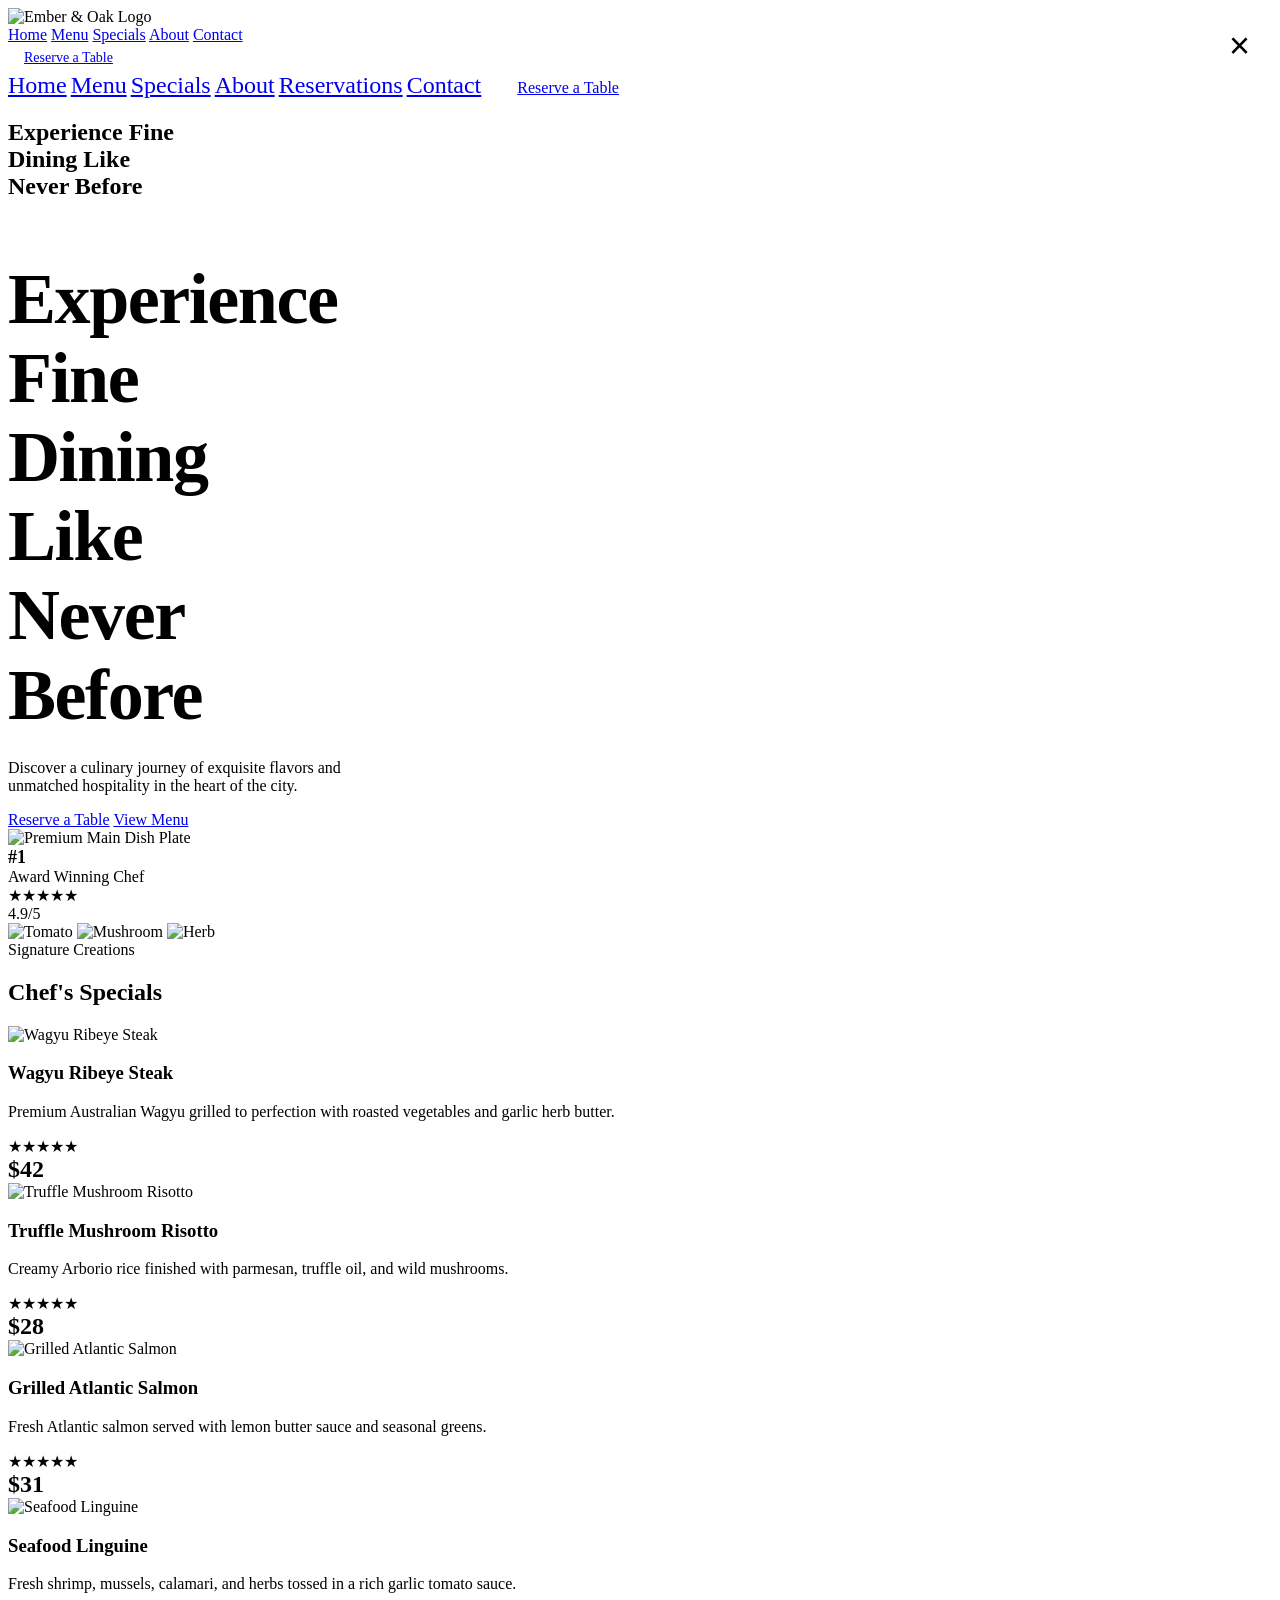
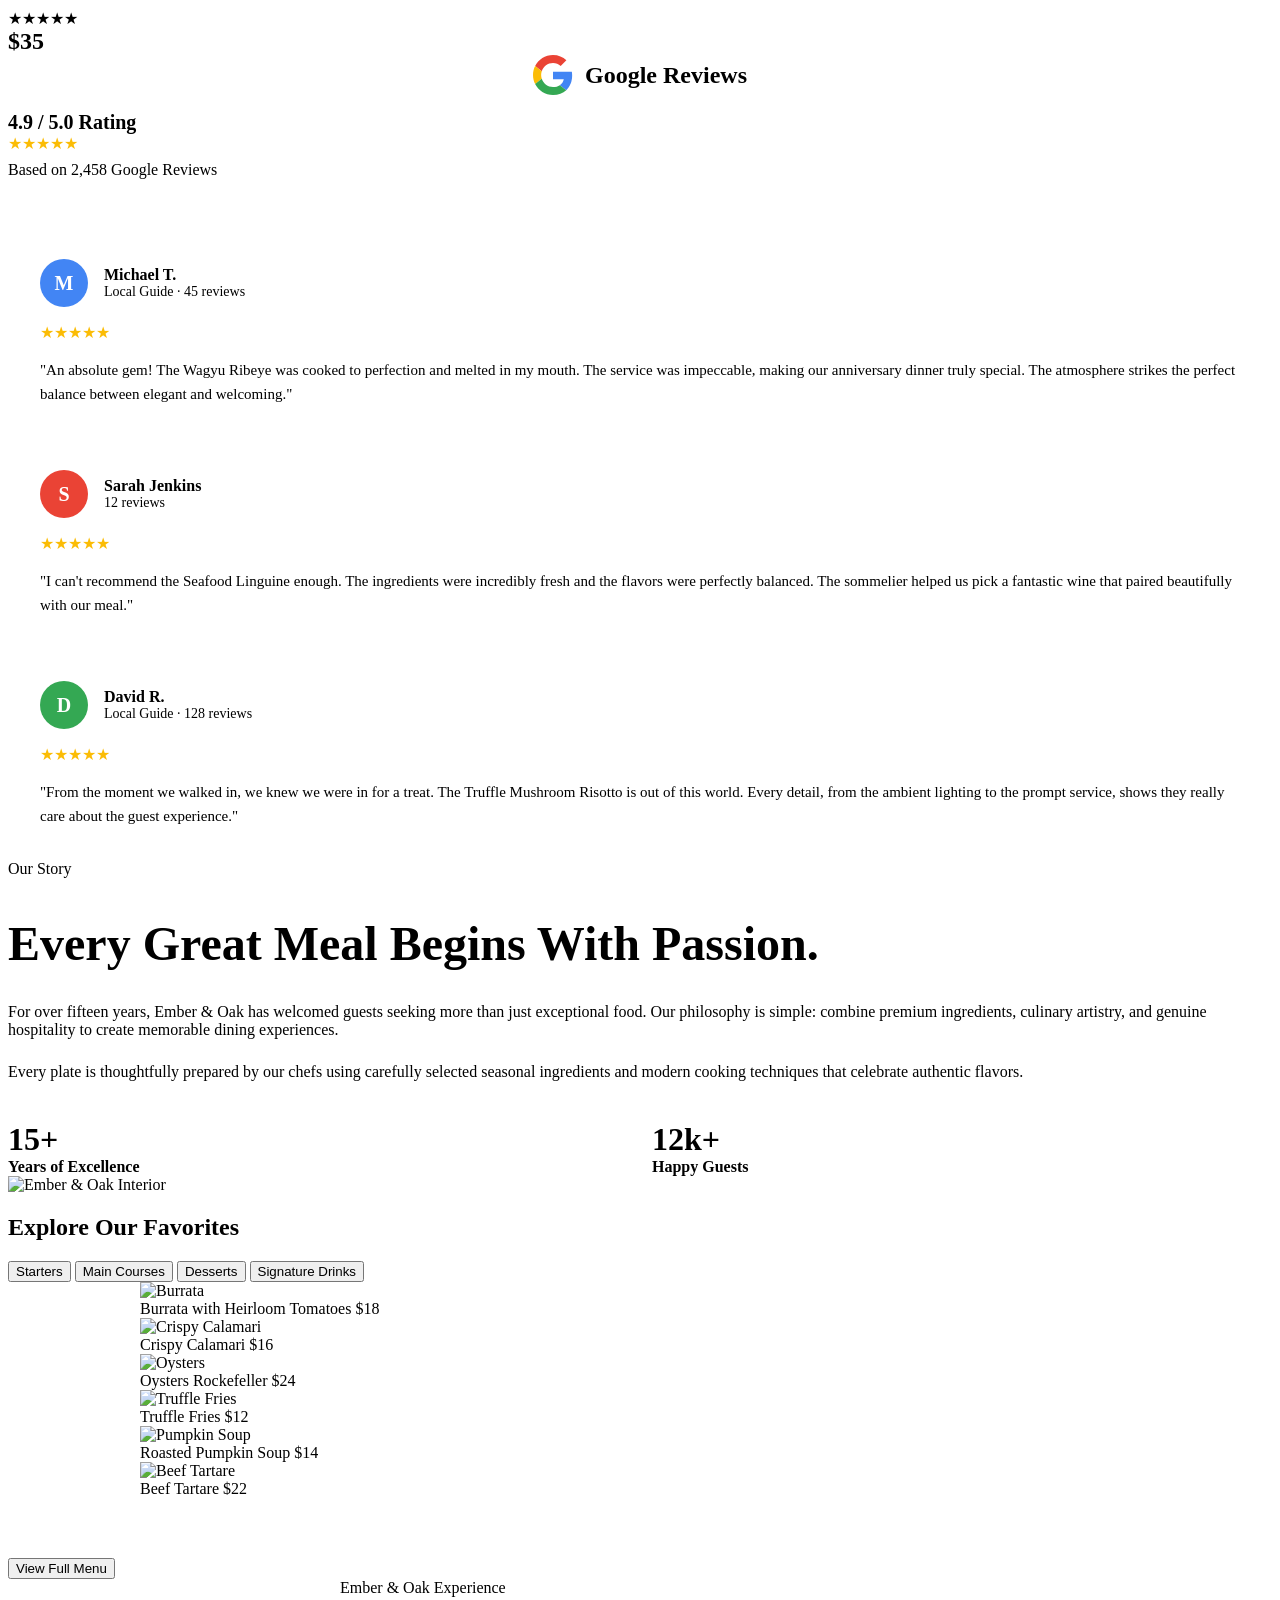
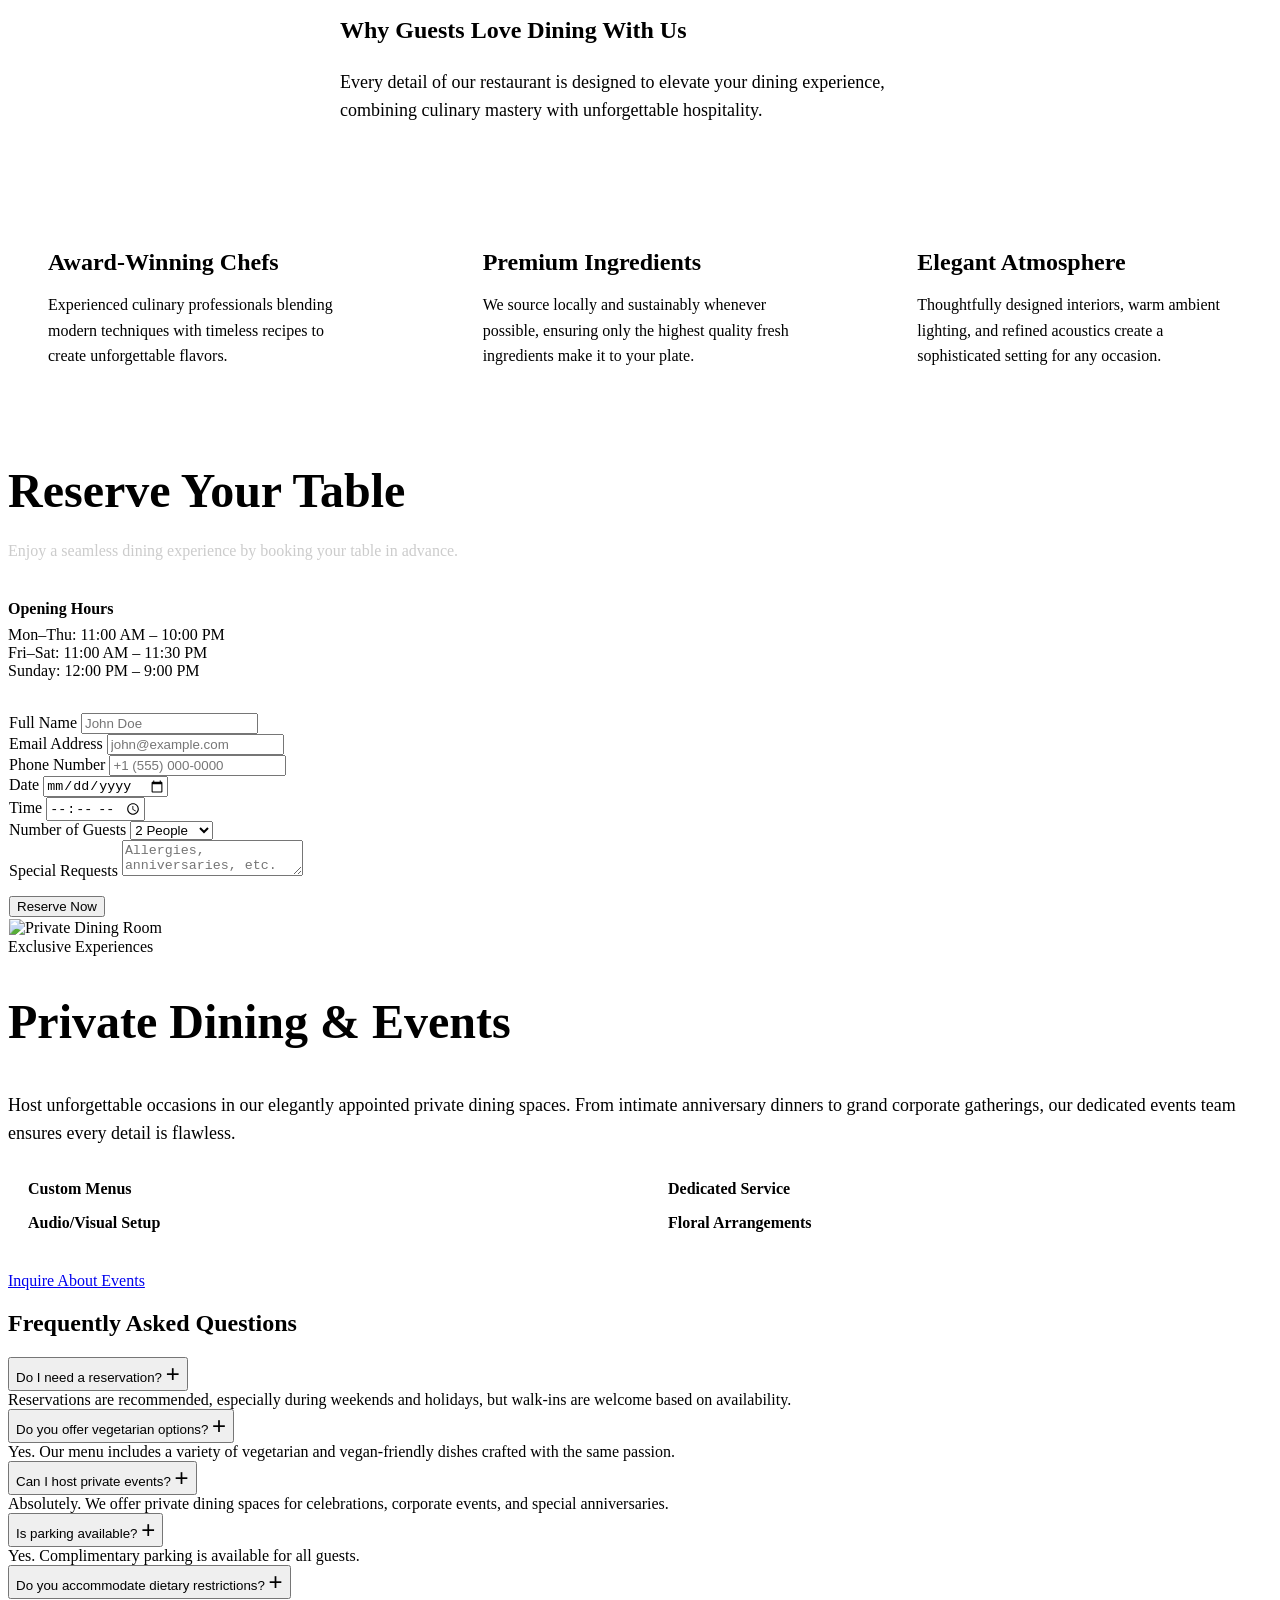
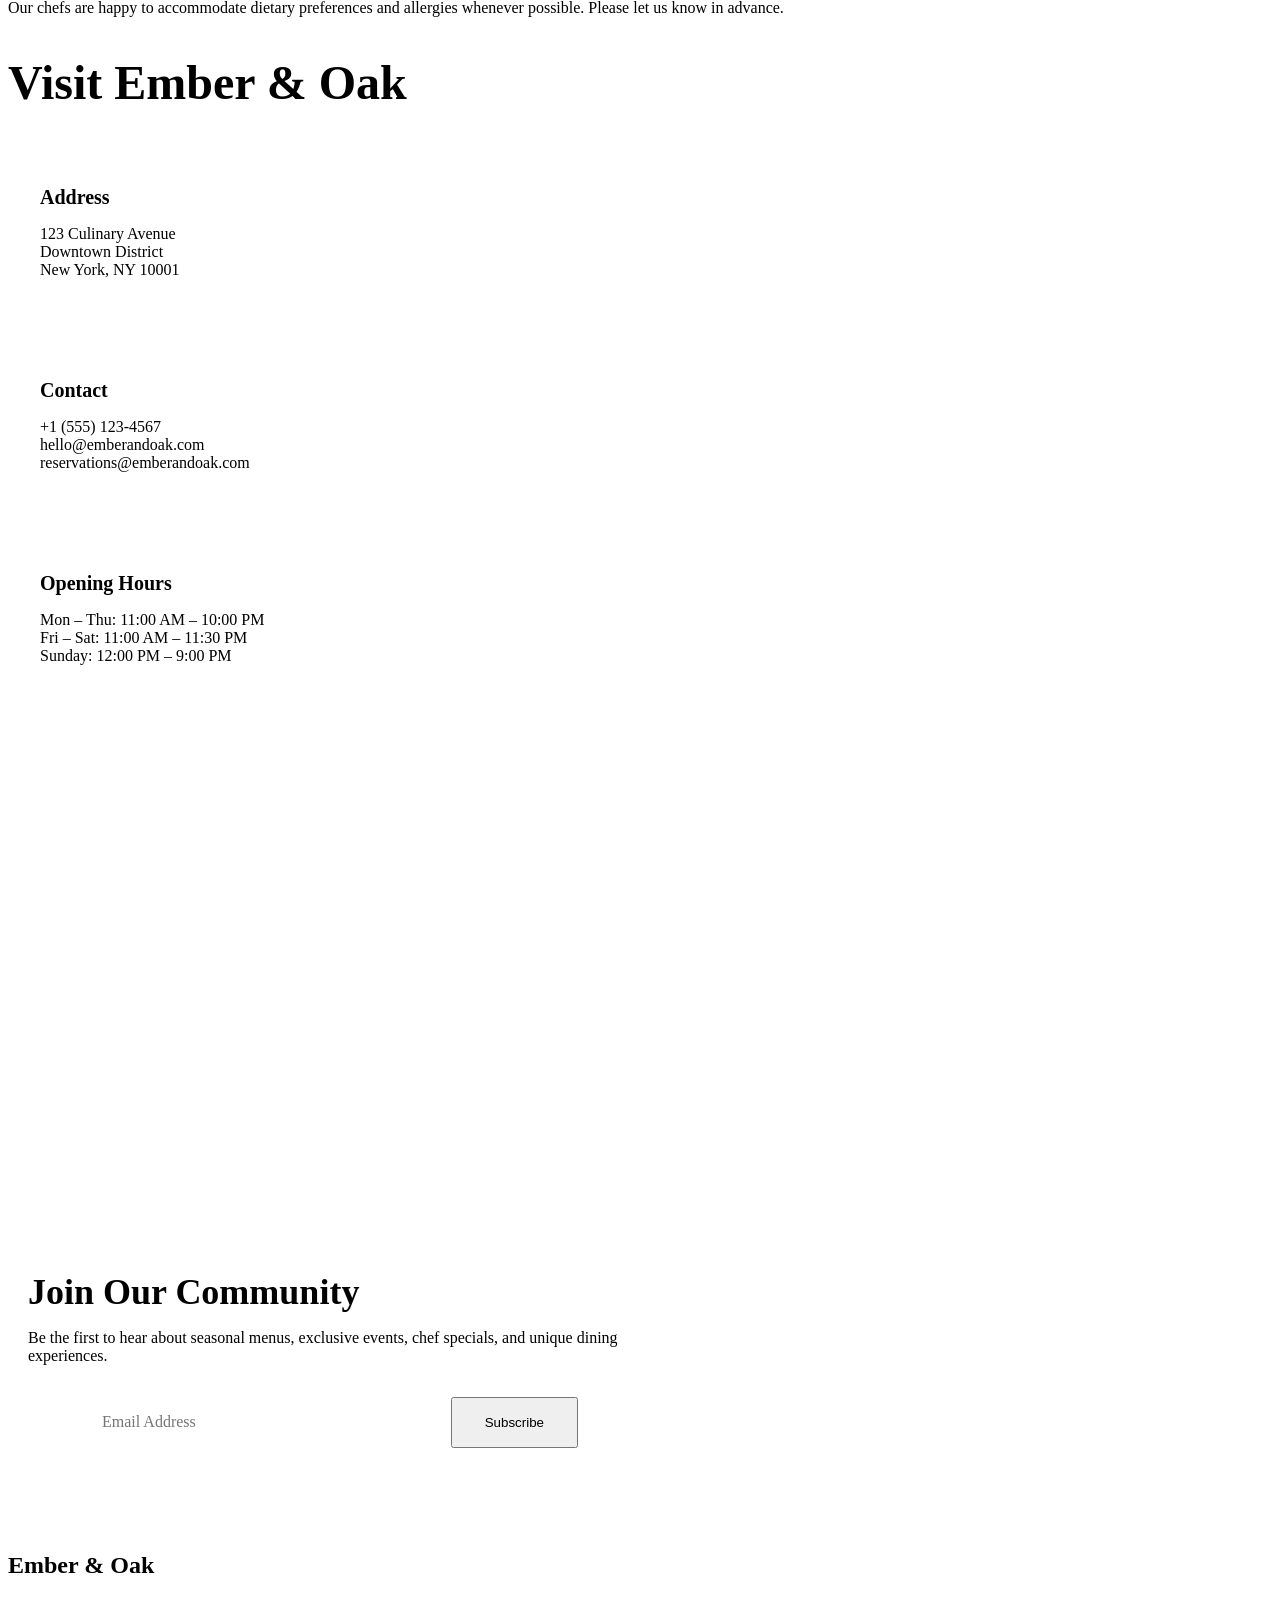
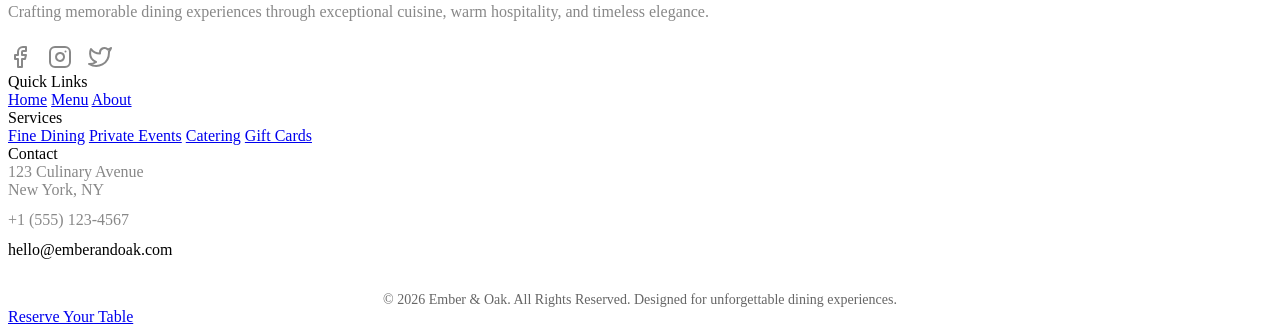
==== index.html @ edd7280a "Initial commit - HTML files" ====
<!DOCTYPE html>
<html lang="en">
<head>
  <meta charset="UTF-8">
  <meta name="viewport" content="width=device-width, initial-scale=1.0">
  <title>Ember & Oak | Crafted with Passion. Served with Elegance.</title>
  <meta name="description" content="Experience fine dining crafted to perfection. From intimate dinners to special celebrations, we create moments worth savoring.">
  <link rel="icon" type="image/png" href="images/favicon.png">
  <link rel="preconnect" href="https://fonts.googleapis.com">
  <link rel="preconnect" href="https://fonts.gstatic.com" crossorigin>
  <link href="https://fonts.googleapis.com/css2?family=Plus+Jakarta+Sans:wght@400;500;600;700;800&display=swap" rel="stylesheet">
  
  <link rel="stylesheet" href="css/variables.css">
  <link rel="stylesheet" href="css/global.css">
  <link rel="stylesheet" href="css/components.css">
  <link rel="stylesheet" href="css/sections.css">
</head>
<body>

  <div class="hero-container">
    <!-- Header -->
    <header class="hero-header">
      <div class="logo">
        <img src="images/Logo.png?v=3" alt="Ember & Oak Logo" style="height: 48px;">
      </div>
      
      <div class="header-right-wrapper">
        <nav class="nav-pill" aria-label="Main Navigation">
          <a href="#home" class="nav-link active">Home</a>
          <a href="#menu" class="nav-link">Menu</a>
          <a href="#specials" class="nav-link">Specials</a>
          <a href="#about" class="nav-link">About</a>
          <a href="contact.html" class="nav-link">Contact</a>
        </nav>
  
        <div class="header-cta" style="display: flex; gap: 40px; align-items: center;">
          <a href="#reservation" class="btn btn-primary d-none d-lg-inline" style="height: auto; padding: 6px 16px; font-size: 14px;">Reserve a Table</a>
          <button class="mobile-menu-btn" aria-label="Open Menu" style="background: var(--bg-secondary); border: 1px solid var(--border); border-radius: 8px; padding: 6px; cursor: pointer; color: var(--text-heading); display: none; align-items: center; justify-content: center;">
            <svg viewBox="0 0 24 24" width="28" height="28" stroke="currentColor" stroke-width="2" stroke-linecap="round" fill="none">
              <line x1="3" y1="12" x2="21" y2="12"></line>
              <line x1="3" y1="6" x2="21" y2="6"></line>
              <line x1="3" y1="18" x2="21" y2="18"></line>
            </svg>
          </button>
        </div>
      </div>
    </header>

    <!-- Mobile Menu Overlay -->
    <div class="mobile-menu-overlay d-none-desktop">
      <button class="mobile-menu-close" style="position: absolute; top: 24px; right: 24px; background: none; border: none; font-size: 36px; cursor: pointer; color: var(--text-heading);">×</button>
      <a href="#home" class="nav-link" style="font-size: 24px;">Home</a>
      <a href="#menu" class="nav-link" style="font-size: 24px;">Menu</a>
      <a href="#specials" class="nav-link" style="font-size: 24px;">Specials</a>
      <a href="#about" class="nav-link" style="font-size: 24px;">About</a>
      <a href="#reservation" class="nav-link" style="font-size: 24px;">Reservations</a>
      <a href="contact.html" class="nav-link" style="font-size: 24px;">Contact</a>
      <a href="#reservation" class="btn btn-primary" style="margin-top: 16px; padding: 12px 32px;">Reserve a Table</a>
    </div>

    <!-- Hero Content -->
    <div class="hero-wrapper">
      <section id="home" class="hero-main">
        <div class="hero-left" style="position: relative; z-index: 10;">
          <h1 class="hero-heading d-none-mobile">
            Experience Fine<br>Dining Like<br>Never Before
          </h1>
          <h1 class="hero-heading d-none-desktop" style="white-space: pre-line; line-height: 1.1; margin-bottom: 24px; font-size: clamp(52px, 15vw, 72px); letter-spacing: -0.02em;">Experience
            Fine
            Dining
            Like
            Never
            Before</h1>
          <p class="hero-desc d-none-mobile">Discover a culinary journey of exquisite flavors and<br>unmatched hospitality in the heart of the city.</p>
          <div class="hero-buttons-wrapper d-none-mobile">
            <a href="#reservation" class="btn btn-primary">Reserve a Table</a>
            <a href="#menu" class="btn btn-secondary">View Menu</a>
          </div>
        </div>
      
      <div class="hero-right">
        <div class="radial-glow"></div>
        <img src="images/new_plate.avif" alt="Premium Main Dish Plate" class="hero-plate">
        
        <div class="floating-rating-card top-right">
          <div style="font-weight: 800; font-size: 18px; color: var(--primary); margin-right: 4px;">#1</div>
          <div class="rating-score">Award Winning Chef</div>
        </div>
        
        <div class="floating-rating-card bottom-right">
          <div class="rating-stars-small">★★★★★</div>
          <div class="rating-score">4.9/5</div>
        </div>
      </div>
      
      <!-- Floating Ingredients (positioned relative to hero-container) -->
      <img src="images/tomato_slice.png?v=3" alt="Tomato" class="floating-ing tomato-1">
      <img src="images/mushroom_piece.png?v=3" alt="Mushroom" class="floating-ing mushroom-1">
      <img src="images/herb_leaf.png?v=3" alt="Herb" class="floating-ing herb-1">
      </section>
    </div>
  </div>

  <main>

    <!-- Chef Specials -->
    <section id="specials" class="section bg-soft">
      <div class="container">
        <div class="text-center reveal">
          <div class="badge">Signature Creations</div>
        </div>
        <h2 class="section-title reveal">Chef's Specials</h2>
        
        <div class="grid-4">
          <div class="card reveal">
            <img src="images/filet_mignon.jpg" alt="Wagyu Ribeye Steak" class="special-card-img">
            <h3 class="card-title">Wagyu Ribeye Steak</h3>
            <p style="font-size: 16px;">Premium Australian Wagyu grilled to perfection with roasted vegetables and garlic herb butter.</p>
            <div class="special-card-footer">
              <div class="rating-stars" style="font-size: 16px;">★★★★★</div>
              <div style="font-size: 24px; font-weight: 800; color: var(--primary);">$42</div>
            </div>
          </div>

          <div class="card reveal" style="transition-delay: 100ms;">
            <img src="images/risotto_dish.png" alt="Truffle Mushroom Risotto" class="special-card-img">
            <h3 class="card-title">Truffle Mushroom Risotto</h3>
            <p style="font-size: 16px;">Creamy Arborio rice finished with parmesan, truffle oil, and wild mushrooms.</p>
            <div class="special-card-footer">
              <div class="rating-stars" style="font-size: 16px;">★★★★★</div>
              <div style="font-size: 24px; font-weight: 800; color: var(--primary);">$28</div>
            </div>
          </div>

          <div class="card reveal" style="transition-delay: 200ms;">
            <img src="images/salmon_dish.png" alt="Grilled Atlantic Salmon" class="special-card-img">
            <h3 class="card-title">Grilled Atlantic Salmon</h3>
            <p style="font-size: 16px;">Fresh Atlantic salmon served with lemon butter sauce and seasonal greens.</p>
            <div class="special-card-footer">
              <div class="rating-stars" style="font-size: 16px;">★★★★★</div>
              <div style="font-size: 24px; font-weight: 800; color: var(--primary);">$31</div>
            </div>
          </div>

          <div class="card reveal" style="transition-delay: 300ms;">
            <img src="images/seafood_linguine.jpg" alt="Seafood Linguine" class="special-card-img">
            <h3 class="card-title">Seafood Linguine</h3>
            <p style="font-size: 16px;">Fresh shrimp, mussels, calamari, and herbs tossed in a rich garlic tomato sauce.</p>
            <div class="special-card-footer">
              <div class="rating-stars" style="font-size: 16px;">★★★★★</div>
              <div style="font-size: 24px; font-weight: 800; color: var(--primary);">$35</div>
            </div>
          </div>
        </div>
      </div>
    </section>

    <!-- Google Reviews -->
    <section id="reviews" class="section">
      <div class="container">
        <div class="text-center reveal" style="margin-bottom: 48px;">
          <div style="display: flex; justify-content: center; align-items: center; gap: 12px; margin-bottom: 16px;">
            <svg viewBox="0 0 48 48" width="40" height="40">
              <path fill="#EA4335" d="M24 9.5c3.54 0 6.71 1.22 9.21 3.6l6.85-6.85C35.9 2.38 30.47 0 24 0 14.62 0 6.51 5.38 2.56 13.22l7.98 6.19C12.43 13.72 17.74 9.5 24 9.5z"></path>
              <path fill="#4285F4" d="M46.98 24.55c0-1.57-.15-3.09-.38-4.55H24v9.02h12.94c-.58 2.96-2.26 5.48-4.78 7.18l7.73 6c4.51-4.18 7.09-10.36 7.09-17.65z"></path>
              <path fill="#FBBC05" d="M10.53 28.59c-.48-1.45-.76-2.99-.76-4.59s.27-3.14.76-4.59l-7.98-6.19C.92 16.46 0 20.12 0 24c0 3.88.92 7.54 2.56 10.78l7.97-6.19z"></path>
              <path fill="#34A853" d="M24 48c6.48 0 11.93-2.13 15.89-5.81l-7.73-6c-2.15 1.45-4.92 2.3-8.16 2.3-6.26 0-11.57-4.22-13.47-9.91l-7.98 6.19C6.51 42.62 14.62 48 24 48z"></path>
            </svg>
            <h2 class="section-title" style="margin: 0;">Google Reviews</h2>
          </div>
          <div style="font-size: 20px; font-weight: 700;">4.9 / 5.0 Rating</div>
          <div class="rating-stars" style="margin-bottom: 8px; color: #FBBC05;">★★★★★</div>
          <div style="font-size: 16px; color: var(--text-muted);">Based on 2,458 Google Reviews</div>
        </div>
        <div class="grid-3 mobile-carousel">
          <div class="card reveal" style="padding: 32px; display: flex; flex-direction: column; gap: 16px;">
            <div style="display: flex; align-items: center; gap: 16px;">
              <div style="width: 48px; height: 48px; border-radius: 50%; background: #4285F4; color: white; display: flex; align-items: center; justify-content: center; font-size: 20px; font-weight: 700;">M</div>
              <div>
                <div style="font-weight: 700; color: var(--text-heading);">Michael T.</div>
                <div style="font-size: 14px; color: var(--text-muted);">Local Guide · 45 reviews</div>
              </div>
            </div>
            <div class="rating-stars" style="font-size: 16px; margin: 0; color: #FBBC05;">★★★★★</div>
            <p style="font-size: 15px; line-height: 1.6; margin: 0; flex: 1;">"An absolute gem! The Wagyu Ribeye was cooked to perfection and melted in my mouth. The service was impeccable, making our anniversary dinner truly special. The atmosphere strikes the perfect balance between elegant and welcoming."</p>
          </div>
          <div class="card reveal" style="padding: 32px; display: flex; flex-direction: column; gap: 16px; transition-delay: 100ms;">
            <div style="display: flex; align-items: center; gap: 16px;">
              <div style="width: 48px; height: 48px; border-radius: 50%; background: #EA4335; color: white; display: flex; align-items: center; justify-content: center; font-size: 20px; font-weight: 700;">S</div>
              <div>
                <div style="font-weight: 700; color: var(--text-heading);">Sarah Jenkins</div>
                <div style="font-size: 14px; color: var(--text-muted);">12 reviews</div>
              </div>
            </div>
            <div class="rating-stars" style="font-size: 16px; margin: 0; color: #FBBC05;">★★★★★</div>
            <p style="font-size: 15px; line-height: 1.6; margin: 0; flex: 1;">"I can't recommend the Seafood Linguine enough. The ingredients were incredibly fresh and the flavors were perfectly balanced. The sommelier helped us pick a fantastic wine that paired beautifully with our meal."</p>
          </div>
          <div class="card reveal" style="padding: 32px; display: flex; flex-direction: column; gap: 16px; transition-delay: 200ms;">
            <div style="display: flex; align-items: center; gap: 16px;">
              <div style="width: 48px; height: 48px; border-radius: 50%; background: #34A853; color: white; display: flex; align-items: center; justify-content: center; font-size: 20px; font-weight: 700;">D</div>
              <div>
                <div style="font-weight: 700; color: var(--text-heading);">David R.</div>
                <div style="font-size: 14px; color: var(--text-muted);">Local Guide · 128 reviews</div>
              </div>
            </div>
            <div class="rating-stars" style="font-size: 16px; margin: 0; color: #FBBC05;">★★★★★</div>
            <p style="font-size: 15px; line-height: 1.6; margin: 0; flex: 1;">"From the moment we walked in, we knew we were in for a treat. The Truffle Mushroom Risotto is out of this world. Every detail, from the ambient lighting to the prompt service, shows they really care about the guest experience."</p>
          </div>
        </div>
        <div class="carousel-dots d-none-desktop"></div>
      </div>
    </section>

    <!-- About Section -->
    <section id="about" class="section">
      <div class="container grid-2">
        <div class="reveal">
          <div class="badge">Our Story</div>
          <h2 style="font-size: 48px; font-weight: 700; margin-bottom: 32px; line-height: 1.1;">Every Great Meal Begins With Passion.</h2>
          <p style="margin-bottom: 24px;">For over fifteen years, Ember & Oak has welcomed guests seeking more than just exceptional food. Our philosophy is simple: combine premium ingredients, culinary artistry, and genuine hospitality to create memorable dining experiences.</p>
          <p style="margin-bottom: 40px;">Every plate is thoughtfully prepared by our chefs using carefully selected seasonal ingredients and modern cooking techniques that celebrate authentic flavors.</p>
          
          <div style="display: grid; grid-template-columns: 1fr 1fr; gap: 24px;">
            <div>
              <div style="font-size: 32px; font-weight: 800; color: var(--primary);">15+</div>
              <div style="font-weight: 600;">Years of Excellence</div>
            </div>
            <div>
              <div style="font-size: 32px; font-weight: 800; color: var(--primary);">12k+</div>
              <div style="font-weight: 600;">Happy Guests</div>
            </div>
          </div>
        </div>
        <div class="reveal" style="transition-delay: 200ms; position: relative; height: 100%;">
          <img src="images/restaurant_interior.png" alt="Ember & Oak Interior" style="border-radius: var(--radius-img); box-shadow: var(--shadow-lg); width: 100%; height: 100%; object-fit: cover;">
        </div>
      </div>
    </section>

    <!-- Menu Section -->
    <section id="menu" class="section bg-soft">
      <div class="container">
        <div class="text-center reveal">
          <h2 class="section-title">Explore Our Favorites</h2>
        </div>
        
        <div class="menu-tabs reveal">
          <button class="menu-tab active" data-target="menu-starters">Starters</button>
          <button class="menu-tab" data-target="menu-mains">Main Courses</button>
          <button class="menu-tab" data-target="menu-desserts">Desserts</button>
          <button class="menu-tab" data-target="menu-drinks">Signature Drinks</button>
        </div>

        <div class="menu-content-container reveal" style="max-width: 1000px; margin: 0 auto;">
          <!-- Starters -->
          <div id="menu-starters" class="menu-pane active">
            <div class="grid-2">
              <div>
                <div class="menu-item">
                  <img src="images/burrata.png" class="menu-item-img" alt="Burrata">
                  <div class="menu-item-content">
                    <div class="menu-item-header">
                      <span class="menu-item-name">Burrata with Heirloom Tomatoes</span>
                      <span class="menu-item-price">$18</span>
                    </div>
                  </div>
                </div>
                <div class="menu-item">
                  <img src="images/calamari.png" class="menu-item-img" alt="Crispy Calamari">
                  <div class="menu-item-content">
                    <div class="menu-item-header">
                      <span class="menu-item-name">Crispy Calamari</span>
                      <span class="menu-item-price">$16</span>
                    </div>
                  </div>
                </div>
                <div class="menu-item">
                  <img src="images/oysters.png" class="menu-item-img" alt="Oysters">
                  <div class="menu-item-content">
                    <div class="menu-item-header">
                      <span class="menu-item-name">Oysters Rockefeller</span>
                      <span class="menu-item-price">$24</span>
                    </div>
                  </div>
                </div>
              </div>
              <div>
                <div class="menu-item">
                  <img src="images/truffle_fries.png" class="menu-item-img" alt="Truffle Fries">
                  <div class="menu-item-content">
                    <div class="menu-item-header">
                      <span class="menu-item-name">Truffle Fries</span>
                      <span class="menu-item-price">$12</span>
                    </div>
                  </div>
                </div>
                <div class="menu-item">
                  <img src="images/pumpkin_soup.png" class="menu-item-img" alt="Pumpkin Soup">
                  <div class="menu-item-content">
                    <div class="menu-item-header">
                      <span class="menu-item-name">Roasted Pumpkin Soup</span>
                      <span class="menu-item-price">$14</span>
                    </div>
                  </div>
                </div>
                <div class="menu-item">
                  <img src="images/beef_tartare.jpg" class="menu-item-img" alt="Beef Tartare">
                  <div class="menu-item-content">
                    <div class="menu-item-header">
                      <span class="menu-item-name">Beef Tartare</span>
                      <span class="menu-item-price">$22</span>
                    </div>
                  </div>
                </div>
              </div>
            </div>
          </div>
          
          <!-- Mains -->
          <div id="menu-mains" class="menu-pane" style="display: none;">
            <div class="grid-2">
              <div>
                <div class="menu-item">
                  <img src="images/filet_mignon.jpg" class="menu-item-img" alt="Wagyu Steak">
                  <div class="menu-item-content">
                    <div class="menu-item-header">
                      <span class="menu-item-name">Wagyu Ribeye Steak</span>
                      <span class="menu-item-price">$42</span>
                    </div>
                  </div>
                </div>
                <div class="menu-item">
                  <img src="images/roasted_chicken.jpg" class="menu-item-img" alt="Chicken">
                  <div class="menu-item-content">
                    <div class="menu-item-header">
                      <span class="menu-item-name">Herb Roasted Chicken</span>
                      <span class="menu-item-price">$26</span>
                    </div>
                  </div>
                </div>
                <div class="menu-item">
                  <img src="images/salmon_dish.png" class="menu-item-img" alt="Salmon">
                  <div class="menu-item-content">
                    <div class="menu-item-header">
                      <span class="menu-item-name">Atlantic Salmon</span>
                      <span class="menu-item-price">$31</span>
                    </div>
                  </div>
                </div>
                <div class="menu-item">
                  <img src="images/lamb_chops.jpg" class="menu-item-img" alt="Lamb">
                  <div class="menu-item-content">
                    <div class="menu-item-header">
                      <span class="menu-item-name">Lamb Chops</span>
                      <span class="menu-item-price">$38</span>
                    </div>
                  </div>
                </div>
              </div>
              <div>
                <div class="menu-item">
                  <img src="images/seafood_linguine.jpg" class="menu-item-img" alt="Seafood">
                  <div class="menu-item-content">
                    <div class="menu-item-header">
                      <span class="menu-item-name">Seafood Linguine</span>
                      <span class="menu-item-price">$35</span>
                    </div>
                  </div>
                </div>
                <div class="menu-item">
                  <img src="images/risotto_dish.png" class="menu-item-img" alt="Risotto">
                  <div class="menu-item-content">
                    <div class="menu-item-header">
                      <span class="menu-item-name">Wild Mushroom Risotto</span>
                      <span class="menu-item-price">$28</span>
                    </div>
                  </div>
                </div>
                <div class="menu-item">
                  <img src="images/duck_breast.jpg" class="menu-item-img" alt="Duck">
                  <div class="menu-item-content">
                    <div class="menu-item-header">
                      <span class="menu-item-name">Duck Breast</span>
                      <span class="menu-item-price">$34</span>
                    </div>
                  </div>
                </div>
                <div class="menu-item">
                  <img src="images/vegan_moussaka.jpg" class="menu-item-img" alt="Moussaka">
                  <div class="menu-item-content">
                    <div class="menu-item-header">
                      <span class="menu-item-name">Vegan Moussaka</span>
                      <span class="menu-item-price">$24</span>
                    </div>
                  </div>
                </div>
              </div>
            </div>
          </div>
          
          <!-- Desserts -->
          <div id="menu-desserts" class="menu-pane" style="display: none;">
            <div class="grid-2">
              <div>
                <div class="menu-item">
                  <img src="images/dessert_dish.png" class="menu-item-img" alt="Lava Cake">
                  <div class="menu-item-content">
                    <div class="menu-item-header">
                      <span class="menu-item-name">Chocolate Lava Cake</span>
                      <span class="menu-item-price">$18</span>
                    </div>
                  </div>
                </div>
                <div class="menu-item">
                  <img src="images/tiramisu.jpg" class="menu-item-img" alt="Tiramisu">
                  <div class="menu-item-content">
                    <div class="menu-item-header">
                      <span class="menu-item-name">Classic Tiramisu</span>
                      <span class="menu-item-price">$14</span>
                    </div>
                  </div>
                </div>
              </div>
              <div>
                <div class="menu-item">
                  <img src="images/cheesecake.jpg" class="menu-item-img" alt="Cheesecake">
                  <div class="menu-item-content">
                    <div class="menu-item-header">
                      <span class="menu-item-name">Vanilla Bean Cheesecake</span>
                      <span class="menu-item-price">$15</span>
                    </div>
                  </div>
                </div>
                <div class="menu-item">
                  <img src="images/lemon_tart.jpg" class="menu-item-img" alt="Lemon Tart">
                  <div class="menu-item-content">
                    <div class="menu-item-header">
                      <span class="menu-item-name">Lemon Tart</span>
                      <span class="menu-item-price">$12</span>
                    </div>
                  </div>
                </div>
              </div>
            </div>
          </div>

          <!-- Drinks -->
          <div id="menu-drinks" class="menu-pane" style="display: none;">
            <div class="grid-2">
              <div>
                <div class="menu-item">
                  <img src="images/old_fashioned.jpg" class="menu-item-img" alt="Old Fashioned" style="object-position: center; border-radius: 50%;">
                  <div class="menu-item-content">
                    <div class="menu-item-header">
                      <span class="menu-item-name">Classic Old Fashioned</span>
                      <span class="menu-item-price">$16</span>
                    </div>
                  </div>
                </div>
                <div class="menu-item">
                  <img src="images/mojito.jpg" class="menu-item-img" alt="Mojito" style="object-position: center; border-radius: 50%;">
                  <div class="menu-item-content">
                    <div class="menu-item-header">
                      <span class="menu-item-name">Passionfruit Mojito</span>
                      <span class="menu-item-price">$14</span>
                    </div>
                  </div>
                </div>
              </div>
              <div>
                <div class="menu-item">
                  <img src="images/red_wine.jpg" class="menu-item-img" alt="Red Wine" style="object-position: center; border-radius: 50%;">
                  <div class="menu-item-content">
                    <div class="menu-item-header">
                      <span class="menu-item-name">House Red Wine</span>
                      <span class="menu-item-price">$12</span>
                    </div>
                  </div>
                </div>
                <div class="menu-item">
                  <img src="images/sparkling_rose.jpg" class="menu-item-img" alt="Rose" style="object-position: center; border-radius: 50%;">
                  <div class="menu-item-content">
                    <div class="menu-item-header">
                      <span class="menu-item-name">Sparkling Rosé</span>
                      <span class="menu-item-price">$15</span>
                    </div>
                  </div>
                </div>
              </div>
            </div>
          </div>
        </div>

        <div class="flex-center" style="margin-top: 60px;">
            <button id="open-full-menu" class="btn btn-secondary reveal">View Full Menu</button>
        </div>
      </div>
    </section>

    <!-- Why Guests Love Us -->
    <section class="section">
      <div class="container">
        <div class="text-center reveal" style="max-width: 600px; margin: 0 auto 60px;">
          <div class="badge">Ember & Oak Experience</div>
          <h2 class="section-title" style="margin-bottom: 24px;">Why Guests Love Dining With Us</h2>
          <p style="font-size: 18px; color: var(--text-body); line-height: 1.6;">Every detail of our restaurant is designed to elevate your dining experience, combining culinary mastery with unforgettable hospitality.</p>
        </div>
        <div style="display: grid; grid-template-columns: repeat(auto-fit, minmax(320px, 1fr)); gap: 40px;">
          <div class="card reveal" style="padding: 40px;">
            <h3 class="card-title" style="font-size: 24px; margin-bottom: 16px;">Award-Winning Chefs</h3>
            <p style="font-size: 16px; line-height: 1.6;">Experienced culinary professionals blending modern techniques with timeless recipes to create unforgettable flavors.</p>
          </div>
          <div class="card reveal" style="transition-delay: 100ms; padding: 40px;">
            <h3 class="card-title" style="font-size: 24px; margin-bottom: 16px;">Premium Ingredients</h3>
            <p style="font-size: 16px; line-height: 1.6;">We source locally and sustainably whenever possible, ensuring only the highest quality fresh ingredients make it to your plate.</p>
          </div>
          <div class="card reveal" style="transition-delay: 200ms; padding: 40px;">
            <h3 class="card-title" style="font-size: 24px; margin-bottom: 16px;">Elegant Atmosphere</h3>
            <p style="font-size: 16px; line-height: 1.6;">Thoughtfully designed interiors, warm ambient lighting, and refined acoustics create a sophisticated setting for any occasion.</p>
          </div>
        </div>
      </div>
    </section>

    <!-- Reservation -->
    <section id="reservation" class="section">
      <div class="container">
        <div class="reservation-container bg-dark reveal">
          <div class="grid-2">
            <div>
              <h2 style="font-size: 48px; margin-bottom: 24px; line-height: 1.1;">Reserve Your Table</h2>
              <p style="margin-bottom: 40px; color: #ccc;">Enjoy a seamless dining experience by booking your table in advance.</p>
              
              <div style="margin-bottom: 32px;">
                <div style="font-weight: 700; color: var(--text-white); margin-bottom: 8px;">Opening Hours</div>
                <div>Mon–Thu: 11:00 AM – 10:00 PM</div>
                <div>Fri–Sat: 11:00 AM – 11:30 PM</div>
                <div>Sunday: 12:00 PM – 9:00 PM</div>
              </div>
            </div>
            
            <div class="card" style="background: rgba(255,255,255,0.05); backdrop-filter: blur(20px); border: 1px solid rgba(255,255,255,0.1); color: var(--text-white);">
              <form>
                <div class="form-group">
                  <label class="form-label" for="name">Full Name</label>
                  <input type="text" id="name" class="form-control" placeholder="John Doe" required>
                </div>
                <div class="grid-2" style="gap: 20px;">
                  <div class="form-group">
                    <label class="form-label" for="email">Email Address</label>
                    <input type="email" id="email" class="form-control" placeholder="john@example.com" required>
                  </div>
                  <div class="form-group">
                    <label class="form-label" for="phone">Phone Number</label>
                    <input type="tel" id="phone" class="form-control" placeholder="+1 (555) 000-0000" required>
                  </div>
                </div>
                <div class="grid-2" style="gap: 20px;">
                  <div class="form-group">
                    <label class="form-label" for="date">Date</label>
                    <input type="date" id="date" class="form-control" required>
                  </div>
                  <div class="form-group">
                    <label class="form-label" for="time">Time</label>
                    <input type="time" id="time" class="form-control" required>
                  </div>
                </div>
                <div class="form-group">
                  <label class="form-label" for="guests">Number of Guests</label>
                  <select id="guests" class="form-control">
                    <option>2 People</option>
                    <option>3 People</option>
                    <option>4 People</option>
                    <option>5+ People</option>
                  </select>
                </div>
                <div class="form-group">
                  <label class="form-label" for="special-requests">Special Requests</label>
                  <textarea id="special-requests" class="form-control" placeholder="Allergies, anniversaries, etc." rows="2"></textarea>
                </div>
                <button type="submit" class="btn btn-primary btn-full" style="margin-top: 16px;">Reserve Now</button>
              </form>
            </div>
          </div>
        </div>
      </div>
    </section>

    <!-- Private Dining & Events -->
    <section class="section bg-soft">
      <div class="container">
        <div class="grid-2" style="gap: 64px; align-items: stretch;">
          <div class="reveal d-none-mobile" style="position: relative; display: flex;">
            <div style="position: absolute; top: -20px; left: -20px; width: 100px; height: 100px; background: var(--primary); border-radius: 50%; opacity: 0.1; z-index: 0;"></div>
            <img src="images/private_dining.png" alt="Private Dining Room" style="border-radius: var(--radius-img); box-shadow: var(--shadow-lg); width: 100%; object-fit: cover; position: relative; z-index: 1; border: 1px solid rgba(255,255,255,0.05); flex: 1;">
          </div>
          <div class="reveal private-dining-content" style="transition-delay: 200ms; display: flex; flex-direction: column; justify-content: center;">
            <div class="badge badge-align" style="align-self: flex-start;">Exclusive Experiences</div>
            <h2 class="private-dining-heading" style="font-size: 48px; font-weight: 700; margin-bottom: 24px; line-height: 1.1;">Private Dining & Events</h2>
            <p class="private-dining-p" style="margin-bottom: 32px; font-size: 18px; line-height: 1.6; color: var(--text-body);">Host unforgettable occasions in our elegantly appointed private dining spaces. From intimate anniversary dinners to grand corporate gatherings, our dedicated events team ensures every detail is flawless.</p>
            
            <div style="display: grid; grid-template-columns: 1fr 1fr; gap: 16px; margin-bottom: 40px;">
              <div style="display: flex; align-items: center; gap: 12px;">
                <div style="width: 8px; height: 8px; background: var(--primary); border-radius: 50%;"></div>
                <span style="font-weight: 600;">Custom Menus</span>
              </div>
              <div style="display: flex; align-items: center; gap: 12px;">
                <div style="width: 8px; height: 8px; background: var(--primary); border-radius: 50%;"></div>
                <span style="font-weight: 600;">Dedicated Service</span>
              </div>
              <div style="display: flex; align-items: center; gap: 12px;">
                <div style="width: 8px; height: 8px; background: var(--primary); border-radius: 50%;"></div>
                <span style="font-weight: 600;">Audio/Visual Setup</span>
              </div>
              <div style="display: flex; align-items: center; gap: 12px;">
                <div style="width: 8px; height: 8px; background: var(--primary); border-radius: 50%;"></div>
                <span style="font-weight: 600;">Floral Arrangements</span>
              </div>
            </div>
            <a href="contact.html" class="btn btn-primary" style="align-self: flex-start;">Inquire About Events</a>
          </div>
        </div>
      </div>
    </section>



    <!-- FAQ -->
    <section class="section bg-soft">
      <div class="container" style="max-width: 800px;">
        <h2 class="section-title reveal">Frequently Asked Questions</h2>
        
        <div class="faq-item reveal">
          <button class="faq-question" aria-expanded="true">
            Do I need a reservation?
            <span style="font-size: 24px;">+</span>
          </button>
          <div class="faq-answer">
            Reservations are recommended, especially during weekends and holidays, but walk-ins are welcome based on availability.
          </div>
        </div>

        <div class="faq-item reveal">
          <button class="faq-question" aria-expanded="false">
            Do you offer vegetarian options?
            <span style="font-size: 24px;">+</span>
          </button>
          <div class="faq-answer">
            Yes. Our menu includes a variety of vegetarian and vegan-friendly dishes crafted with the same passion.
          </div>
        </div>

        <div class="faq-item reveal">
          <button class="faq-question" aria-expanded="false">
            Can I host private events?
            <span style="font-size: 24px;">+</span>
          </button>
          <div class="faq-answer">
            Absolutely. We offer private dining spaces for celebrations, corporate events, and special anniversaries.
          </div>
        </div>

        <div class="faq-item reveal">
          <button class="faq-question" aria-expanded="false">
            Is parking available?
            <span style="font-size: 24px;">+</span>
          </button>
          <div class="faq-answer">
            Yes. Complimentary parking is available for all guests.
          </div>
        </div>

        <div class="faq-item reveal">
          <button class="faq-question" aria-expanded="false">
            Do you accommodate dietary restrictions?
            <span style="font-size: 24px;">+</span>
          </button>
          <div class="faq-answer">
            Our chefs are happy to accommodate dietary preferences and allergies whenever possible. Please let us know in advance.
          </div>
        </div>
      </div>
    </section>

    <!-- Location -->
    <section class="section">
      <div class="container text-center reveal">
        <h2 style="font-size: 48px; font-weight: 700; margin-bottom: 24px; line-height: 1.1;">Visit Ember & Oak</h2>
        <div class="grid-3" style="gap: 32px; margin-bottom: 48px; text-align: left;">
          <div class="card bg-soft" style="padding: 32px;">
            <h3 style="font-size: 20px; font-weight: 700; margin-bottom: 12px; color: var(--primary);">Address</h3>
            <p>123 Culinary Avenue<br>Downtown District<br>New York, NY 10001</p>
          </div>
          <div class="card bg-soft" style="padding: 32px;">
            <h3 style="font-size: 20px; font-weight: 700; margin-bottom: 12px; color: var(--primary);">Contact</h3>
            <p>+1 (555) 123-4567<br>hello@emberandoak.com<br>reservations@emberandoak.com</p>
          </div>
          <div class="card bg-soft" style="padding: 32px;">
            <h3 style="font-size: 20px; font-weight: 700; margin-bottom: 12px; color: var(--primary);">Opening Hours</h3>
            <p>Mon – Thu: 11:00 AM – 10:00 PM<br>Fri – Sat: 11:00 AM – 11:30 PM<br>Sunday: 12:00 PM – 9:00 PM</p>
          </div>
        </div>
        
        <!-- Google Maps Embed -->
        <div style="width: 100%; height: 400px; border-radius: var(--radius-img); overflow: hidden; box-shadow: var(--shadow-md);">
          <iframe src="https://www.google.com/maps/embed?pb=!1m18!1m12!1m3!1d193595.25279998188!2d-74.14482811453268!3d40.69763123348633!2m3!1f0!2f0!3f0!3m2!1i1024!2i768!4f13.1!3m3!1m2!1s0x89c24fa5d33f083b%3A0xc80b8f06e177fe62!2sNew%20York%2C%20NY!5e0!3m2!1sen!2sus!4v1700000000000!5m2!1sen!2sus" width="100%" height="100%" style="border:0;" allowfullscreen="" loading="lazy" referrerpolicy="no-referrer-when-downgrade"></iframe>
        </div>
      </div>
    </section>

    <!-- Newsletter -->
    <section class="section bg-soft text-center reveal" style="padding: 80px 20px;">
      <div class="container" style="max-width: 600px;">
        <h2 style="font-size: 36px; font-weight: 700; color: var(--text-heading); margin-bottom: 16px;">Join Our Community</h2>
        <p style="color: var(--text-body); margin-bottom: 32px; font-size: 16px;">Be the first to hear about seasonal menus, exclusive events, chef specials, and unique dining experiences.</p>
        <form style="display: flex; gap: 12px; max-width: 500px; margin: 0 auto;">
          <input type="email" placeholder="Email Address" required style="flex: 1; padding: 16px 24px; border-radius: var(--radius-btn); border: 1px solid var(--border); font-size: 16px; font-family: inherit; outline: none;">
          <button type="submit" class="btn btn-primary" style="padding: 16px 32px; white-space: nowrap;">Subscribe</button>
        </form>
      </div>
    </section>

  </main>

  <!-- Footer -->
  <footer id="contact" class="bg-dark footer">
    <div class="container">
      <div class="footer-grid reveal">
        <div>
          <h3 style="font-size: 24px; font-weight: 800; color: var(--primary); margin-bottom: 24px;">Ember & Oak</h3>
          <p style="color: #888; margin-bottom: 24px;">Crafting memorable dining experiences through exceptional cuisine, warm hospitality, and timeless elegance.</p>
          <div style="display: flex; gap: 16px;">
            <a href="#" style="color: #888; transition: var(--transition-fast);" onmouseover="this.style.color='var(--primary)'" onmouseout="this.style.color='#888'">
              <svg width="24" height="24" viewBox="0 0 24 24" fill="none" stroke="currentColor" stroke-width="2" stroke-linecap="round" stroke-linejoin="round"><path d="M18 2h-3a5 5 0 0 0-5 5v3H7v4h3v8h4v-8h3l1-4h-4V7a1 1 0 0 1 1-1h3z"></path></svg>
            </a>
            <a href="#" style="color: #888; transition: var(--transition-fast);" onmouseover="this.style.color='var(--primary)'" onmouseout="this.style.color='#888'">
              <svg width="24" height="24" viewBox="0 0 24 24" fill="none" stroke="currentColor" stroke-width="2" stroke-linecap="round" stroke-linejoin="round"><rect x="2" y="2" width="20" height="20" rx="5" ry="5"></rect><path d="M16 11.37A4 4 0 1 1 12.63 8 4 4 0 0 1 16 11.37z"></path><line x1="17.5" y1="6.5" x2="17.51" y2="6.5"></line></svg>
            </a>
            <a href="#" style="color: #888; transition: var(--transition-fast);" onmouseover="this.style.color='var(--primary)'" onmouseout="this.style.color='#888'">
              <svg width="24" height="24" viewBox="0 0 24 24" fill="none" stroke="currentColor" stroke-width="2" stroke-linecap="round" stroke-linejoin="round"><path d="M23 3a10.9 10.9 0 0 1-3.14 1.53 4.48 4.48 0 0 0-7.86 3v1A10.66 10.66 0 0 1 3 4s-4 9 5 13a11.64 11.64 0 0 1-7 2c9 5 20 0 20-11.5a4.5 4.5 0 0 0-.08-.83A7.72 7.72 0 0 0 23 3z"></path></svg>
            </a>
          </div>
        </div>
        
        <div>
          <div class="footer-col-title">Quick Links</div>
          <a href="#home" class="footer-link">Home</a>
          <a href="#menu" class="footer-link">Menu</a>
          <a href="#about" class="footer-link">About</a>
        </div>

        <div>
          <div class="footer-col-title">Services</div>
          <a href="#" class="footer-link">Fine Dining</a>
          <a href="contact.html" class="footer-link">Private Events</a>
          <a href="#" class="footer-link">Catering</a>
          <a href="#" class="footer-link">Gift Cards</a>
        </div>

        <div>
          <div class="footer-col-title">Contact</div>
          <div style="color: #888; margin-bottom: 12px;">123 Culinary Avenue<br>New York, NY</div>
          <div style="color: #888; margin-bottom: 12px;">+1 (555) 123-4567</div>
          <div style="color: var(--primary);">hello@emberandoak.com</div>
        </div>
      </div>
      
      <div style="text-align: center; border-top: 1px solid rgba(255,255,255,0.1); padding-top: 32px; color: #666; font-size: 14px;" class="reveal">
        © 2026 Ember & Oak. All Rights Reserved. Designed for unforgettable dining experiences.
      </div>
    </div>
  </footer>

  <!-- Sticky Mobile CTA -->
  <div class="mobile-cta d-none-desktop">
    <a href="#reservation" class="btn btn-primary btn-full">Reserve Your Table</a>
  </div>

  <!-- Full Menu Modal Overlay -->
  <div class="modal-overlay" id="full-menu-modal" style="display: none; position: fixed; top: 0; left: 0; width: 100%; height: 100%; background: var(--bg-primary); z-index: 9999; overflow-y: auto; padding: 40px 20px;">
    <div class="container" style="max-width: 1000px; position: relative;">
      <button id="close-full-menu" style="position: fixed; top: 32px; right: 32px; background: none; border: none; font-size: 40px; color: var(--text-heading); cursor: pointer; z-index: 10000; width: 48px; height: 48px; display: flex; align-items: center; justify-content: center; background: var(--bg-primary); border-radius: 50%; box-shadow: var(--shadow-md);">&times;</button>
      <div class="text-center" style="margin-bottom: 40px;">
        <div class="badge">Ember & Oak</div>
        <h2 class="section-title">The Complete Menu</h2>
        <p style="color: var(--text-body);">A full selection of our culinary offerings.</p>
      </div>
      
      <h3 style="font-size: 28px; margin-bottom: 24px; color: var(--text-heading); border-bottom: 1px solid var(--border); padding-bottom: 8px;">Starters</h3>
      <div class="grid-2" style="margin-bottom: 48px;">
        <div>
          <div class="menu-item"><img src="images/burrata.png" class="menu-item-img" alt=""><div class="menu-item-content"><div class="menu-item-header"><span class="menu-item-name">Burrata with Heirloom Tomatoes</span><span class="menu-item-price">$18</span></div></div></div>
          <div class="menu-item"><img src="images/calamari.png" class="menu-item-img" alt=""><div class="menu-item-content"><div class="menu-item-header"><span class="menu-item-name">Crispy Calamari</span><span class="menu-item-price">$16</span></div></div></div>
          <div class="menu-item"><img src="images/oysters.png" class="menu-item-img" alt=""><div class="menu-item-content"><div class="menu-item-header"><span class="menu-item-name">Oysters Rockefeller</span><span class="menu-item-price">$24</span></div></div></div>
          <div class="menu-item"><img src="images/charcuterie.jpg" class="menu-item-img" alt=""><div class="menu-item-content"><div class="menu-item-header"><span class="menu-item-name">Charcuterie Board</span><span class="menu-item-price">$28</span></div></div></div>
        </div>
        <div>
          <div class="menu-item"><img src="images/truffle_fries.png" class="menu-item-img" alt=""><div class="menu-item-content"><div class="menu-item-header"><span class="menu-item-name">Truffle Fries</span><span class="menu-item-price">$12</span></div></div></div>
          <div class="menu-item"><img src="images/pumpkin_soup.png" class="menu-item-img" alt=""><div class="menu-item-content"><div class="menu-item-header"><span class="menu-item-name">Roasted Pumpkin Soup</span><span class="menu-item-price">$14</span></div></div></div>
          <div class="menu-item"><img src="images/beef_tartare.jpg" class="menu-item-img" alt=""><div class="menu-item-content"><div class="menu-item-header"><span class="menu-item-name">Beef Tartare</span><span class="menu-item-price">$22</span></div></div></div>
          <div class="menu-item"><img src="images/crab_cakes.jpg" class="menu-item-img" alt=""><div class="menu-item-content"><div class="menu-item-header"><span class="menu-item-name">Crab Cakes</span><span class="menu-item-price">$26</span></div></div></div>
        </div>
      </div>

      <h3 style="font-size: 28px; margin-bottom: 24px; color: var(--text-heading); border-bottom: 1px solid var(--border); padding-bottom: 8px;">Main Courses</h3>
      <div class="grid-2" style="margin-bottom: 48px;">
        <div>
          <div class="menu-item"><img src="images/filet_mignon.jpg" class="menu-item-img" alt=""><div class="menu-item-content"><div class="menu-item-header"><span class="menu-item-name">Wagyu Ribeye Steak</span><span class="menu-item-price">$42</span></div></div></div>
          <div class="menu-item"><img src="images/roasted_chicken.jpg" class="menu-item-img" alt=""><div class="menu-item-content"><div class="menu-item-header"><span class="menu-item-name">Herb Roasted Chicken</span><span class="menu-item-price">$26</span></div></div></div>
          <div class="menu-item"><img src="images/salmon_dish.png" class="menu-item-img" alt=""><div class="menu-item-content"><div class="menu-item-header"><span class="menu-item-name">Atlantic Salmon</span><span class="menu-item-price">$31</span></div></div></div>
          <div class="menu-item"><img src="images/lamb_chops.jpg" class="menu-item-img" alt=""><div class="menu-item-content"><div class="menu-item-header"><span class="menu-item-name">Lamb Chops</span><span class="menu-item-price">$38</span></div></div></div>
          <div class="menu-item"><img src="images/filet_mignon.jpg" class="menu-item-img" alt=""><div class="menu-item-content"><div class="menu-item-header"><span class="menu-item-name">Filet Mignon</span><span class="menu-item-price">$45</span></div></div></div>
        </div>
        <div>
          <div class="menu-item"><img src="images/seafood_linguine.jpg" class="menu-item-img" alt=""><div class="menu-item-content"><div class="menu-item-header"><span class="menu-item-name">Seafood Linguine</span><span class="menu-item-price">$35</span></div></div></div>
          <div class="menu-item"><img src="images/risotto_dish.png" class="menu-item-img" alt=""><div class="menu-item-content"><div class="menu-item-header"><span class="menu-item-name">Wild Mushroom Risotto</span><span class="menu-item-price">$28</span></div></div></div>
          <div class="menu-item"><img src="images/duck_breast.jpg" class="menu-item-img" alt=""><div class="menu-item-content"><div class="menu-item-header"><span class="menu-item-name">Duck Breast</span><span class="menu-item-price">$34</span></div></div></div>
          <div class="menu-item"><img src="images/vegan_moussaka.jpg" class="menu-item-img" alt=""><div class="menu-item-content"><div class="menu-item-header"><span class="menu-item-name">Vegan Moussaka</span><span class="menu-item-price">$24</span></div></div></div>
          <div class="menu-item"><img src="images/lobster_tail.jpg" class="menu-item-img" alt=""><div class="menu-item-content"><div class="menu-item-header"><span class="menu-item-name">Lobster Tail</span><span class="menu-item-price">$48</span></div></div></div>
        </div>
      </div>

      <h3 style="font-size: 28px; margin-bottom: 24px; color: var(--text-heading); border-bottom: 1px solid var(--border); padding-bottom: 8px;">Desserts & Drinks</h3>
      <div class="grid-2" style="margin-bottom: 48px;">
        <div>
          <div class="menu-item"><img src="images/dessert_dish.png" class="menu-item-img" alt=""><div class="menu-item-content"><div class="menu-item-header"><span class="menu-item-name">Chocolate Lava Cake</span><span class="menu-item-price">$18</span></div></div></div>
          <div class="menu-item"><img src="images/tiramisu.jpg" class="menu-item-img" alt=""><div class="menu-item-content"><div class="menu-item-header"><span class="menu-item-name">Classic Tiramisu</span><span class="menu-item-price">$14</span></div></div></div>
          <div class="menu-item"><img src="images/cheesecake.jpg" class="menu-item-img" alt=""><div class="menu-item-content"><div class="menu-item-header"><span class="menu-item-name">Vanilla Bean Cheesecake</span><span class="menu-item-price">$15</span></div></div></div>
          <div class="menu-item"><img src="images/lemon_tart.jpg" class="menu-item-img" alt=""><div class="menu-item-content"><div class="menu-item-header"><span class="menu-item-name">Lemon Tart</span><span class="menu-item-price">$12</span></div></div></div>
        </div>
        <div>
          <div class="menu-item"><img src="images/old_fashioned.jpg" class="menu-item-img" alt="" style="object-position: center; border-radius: 50%;"><div class="menu-item-content"><div class="menu-item-header"><span class="menu-item-name">Classic Old Fashioned</span><span class="menu-item-price">$16</span></div></div></div>
          <div class="menu-item"><img src="images/mojito.jpg" class="menu-item-img" alt="" style="object-position: center; border-radius: 50%;"><div class="menu-item-content"><div class="menu-item-header"><span class="menu-item-name">Passionfruit Mojito</span><span class="menu-item-price">$14</span></div></div></div>
          <div class="menu-item"><img src="images/red_wine.jpg" class="menu-item-img" alt="" style="object-position: center; border-radius: 50%;"><div class="menu-item-content"><div class="menu-item-header"><span class="menu-item-name">House Red Wine</span><span class="menu-item-price">$12</span></div></div></div>
          <div class="menu-item"><img src="images/sparkling_rose.jpg" class="menu-item-img" alt="" style="object-position: center; border-radius: 50%;"><div class="menu-item-content"><div class="menu-item-header"><span class="menu-item-name">Sparkling Rosé</span><span class="menu-item-price">$15</span></div></div></div>
        </div>
      </div>
    </div>
  </div>

  <style>
    @media (max-width: 768px) {
      .mobile-cta { display: block !important; }
      body { padding-bottom: 80px; } /* Space for mobile CTA */
    }
  </style>

  <script src="js/main.js"></script>
</body>
</html>
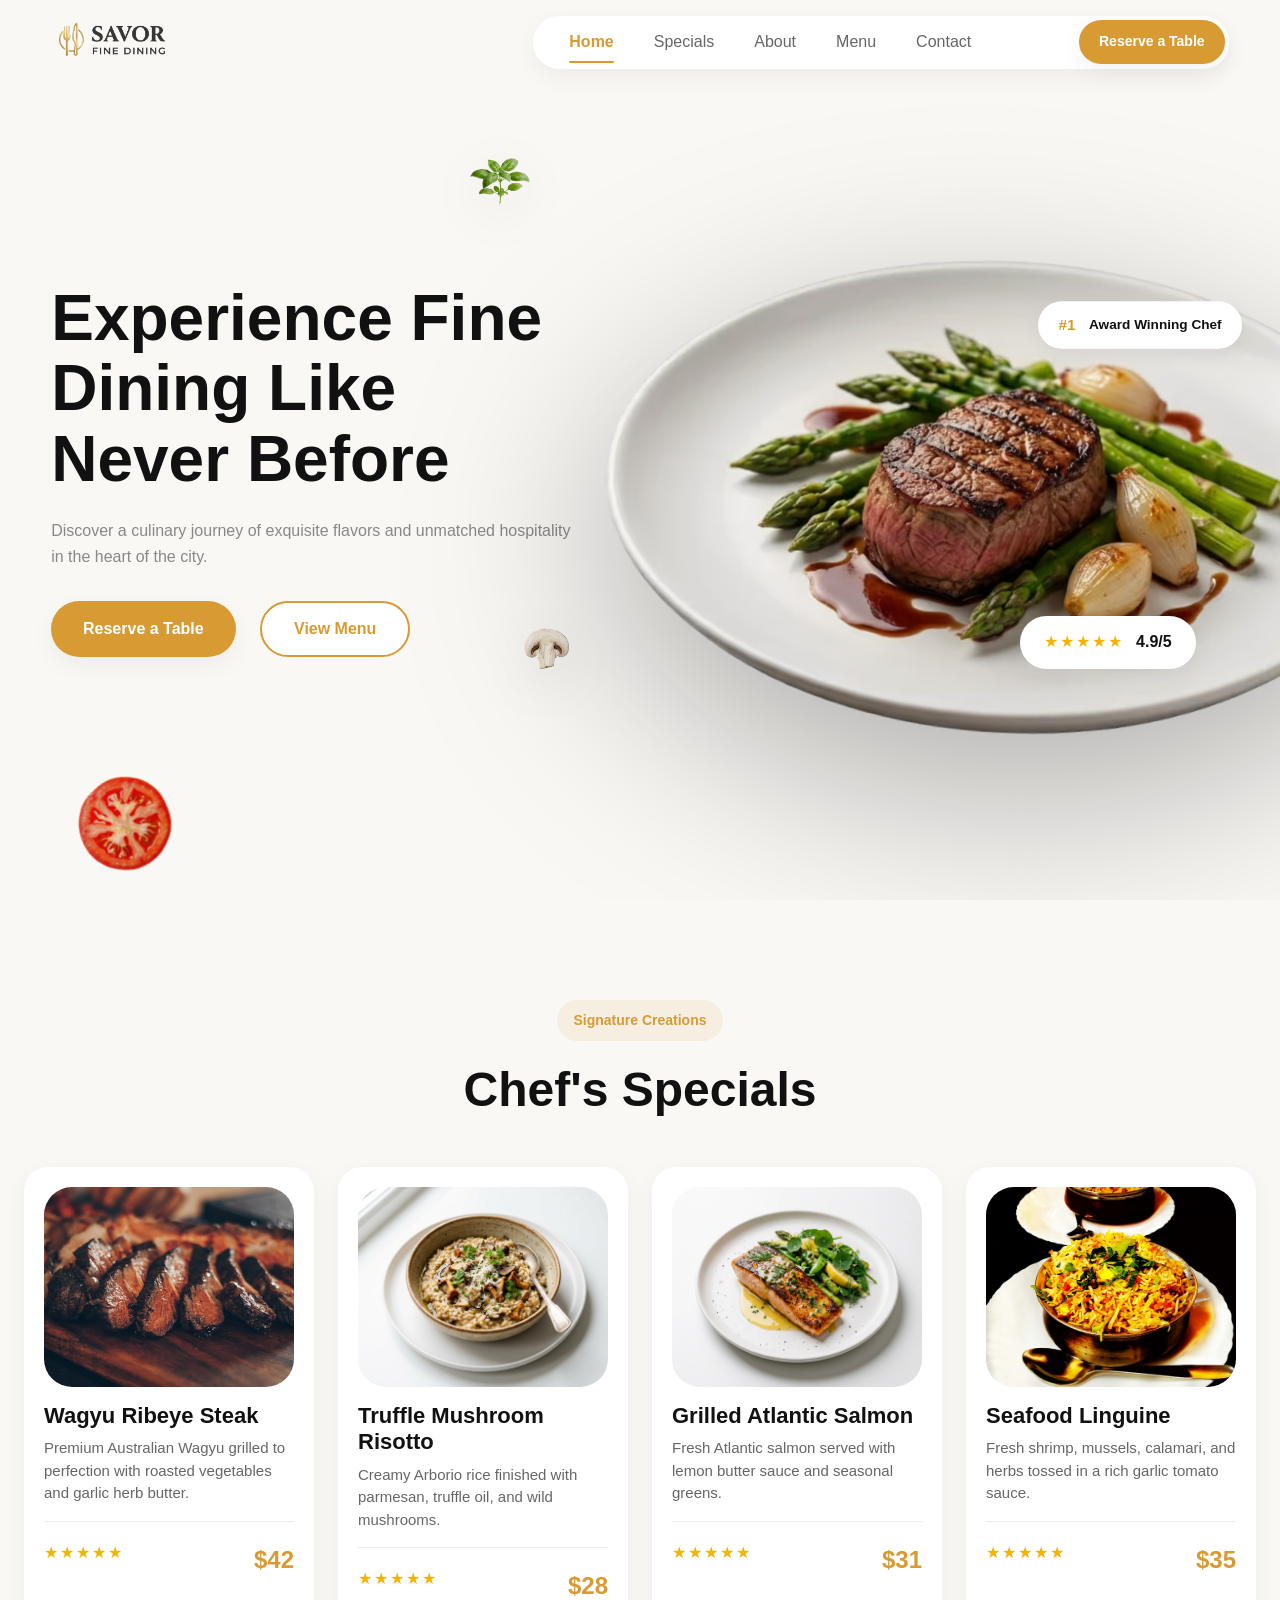
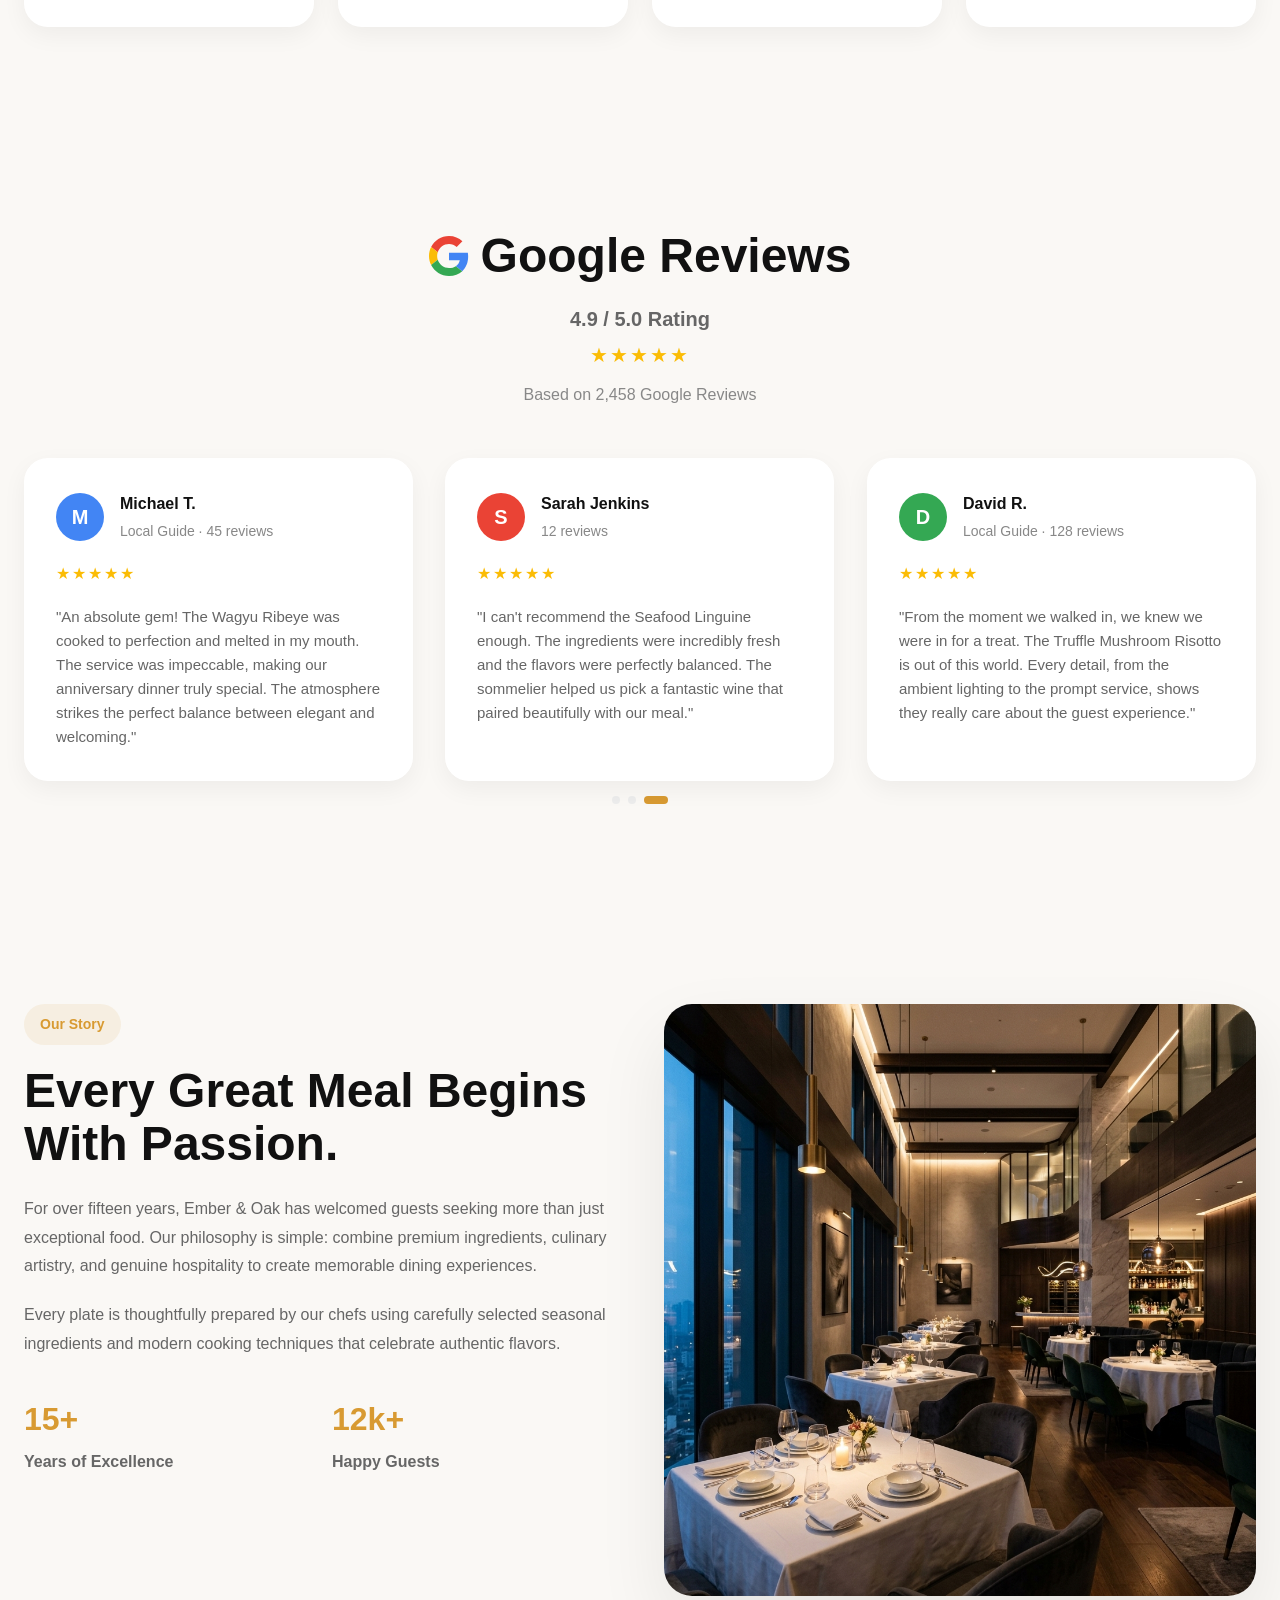
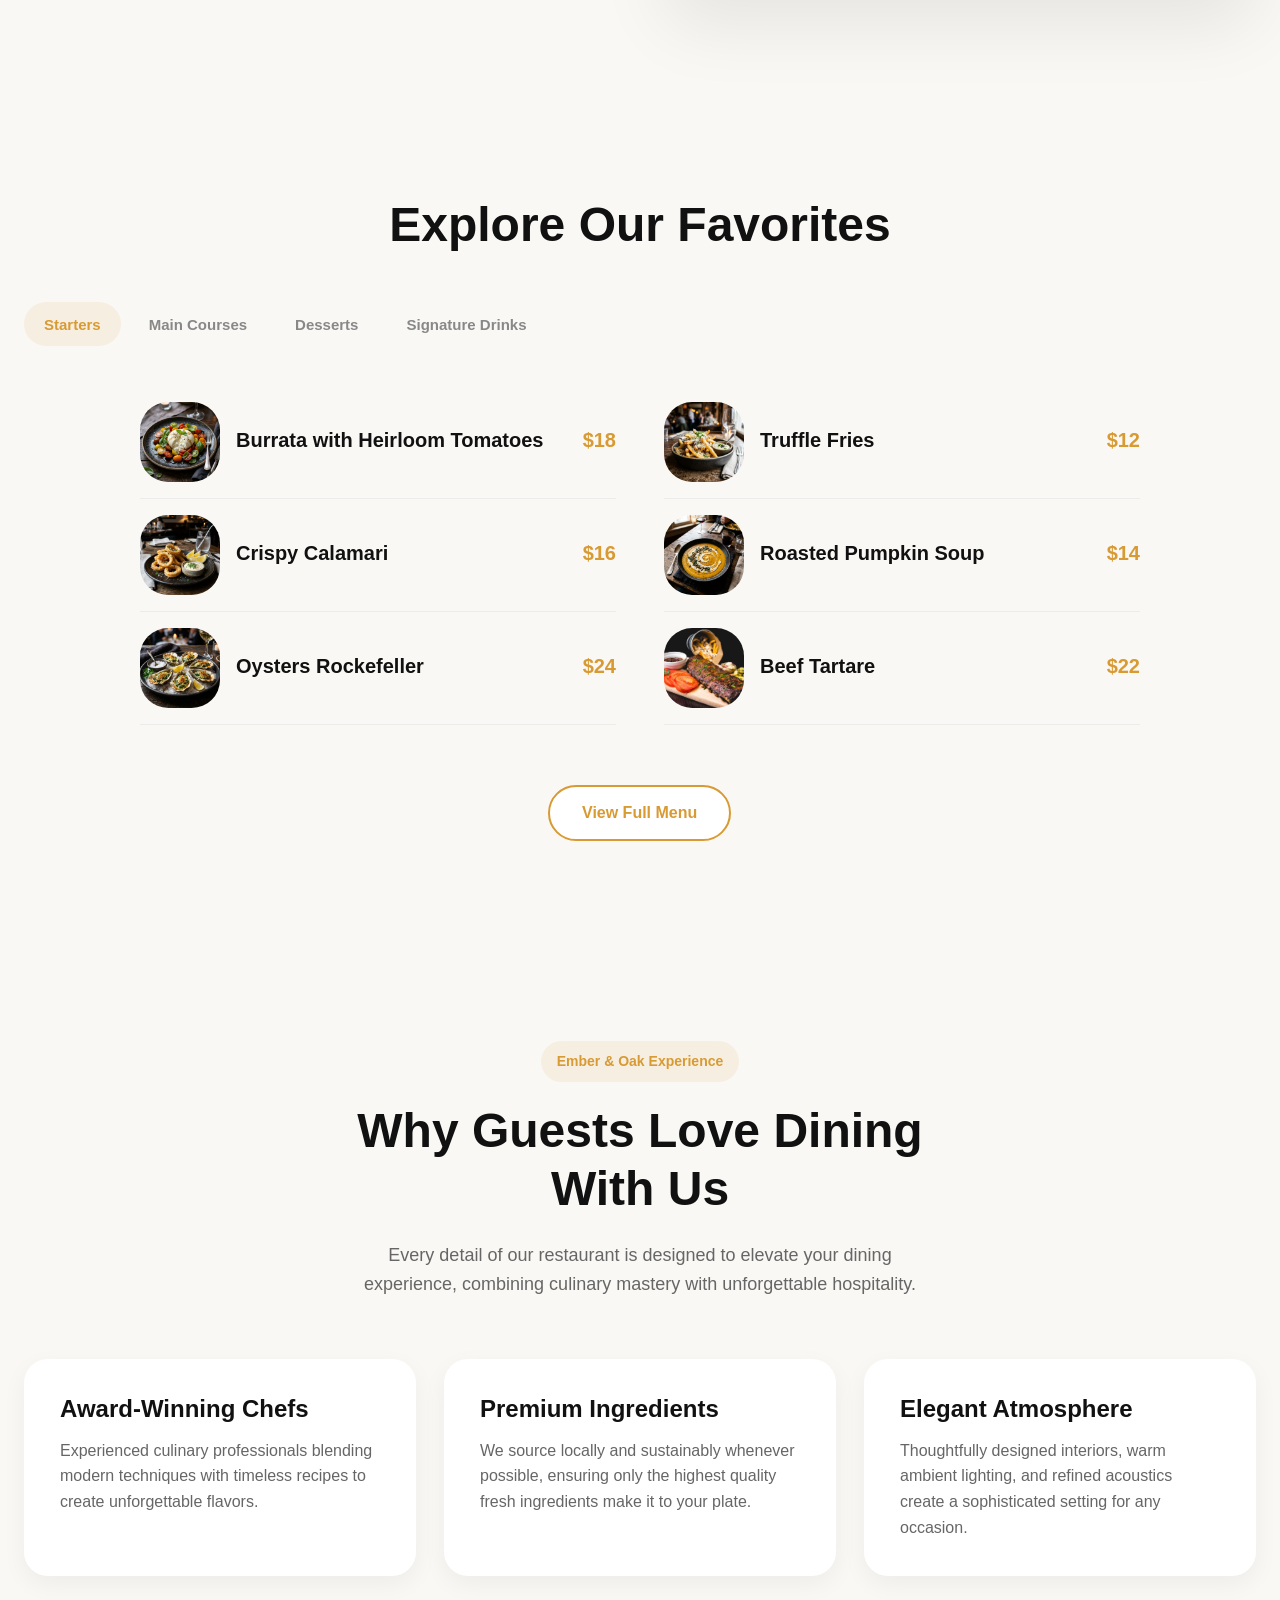
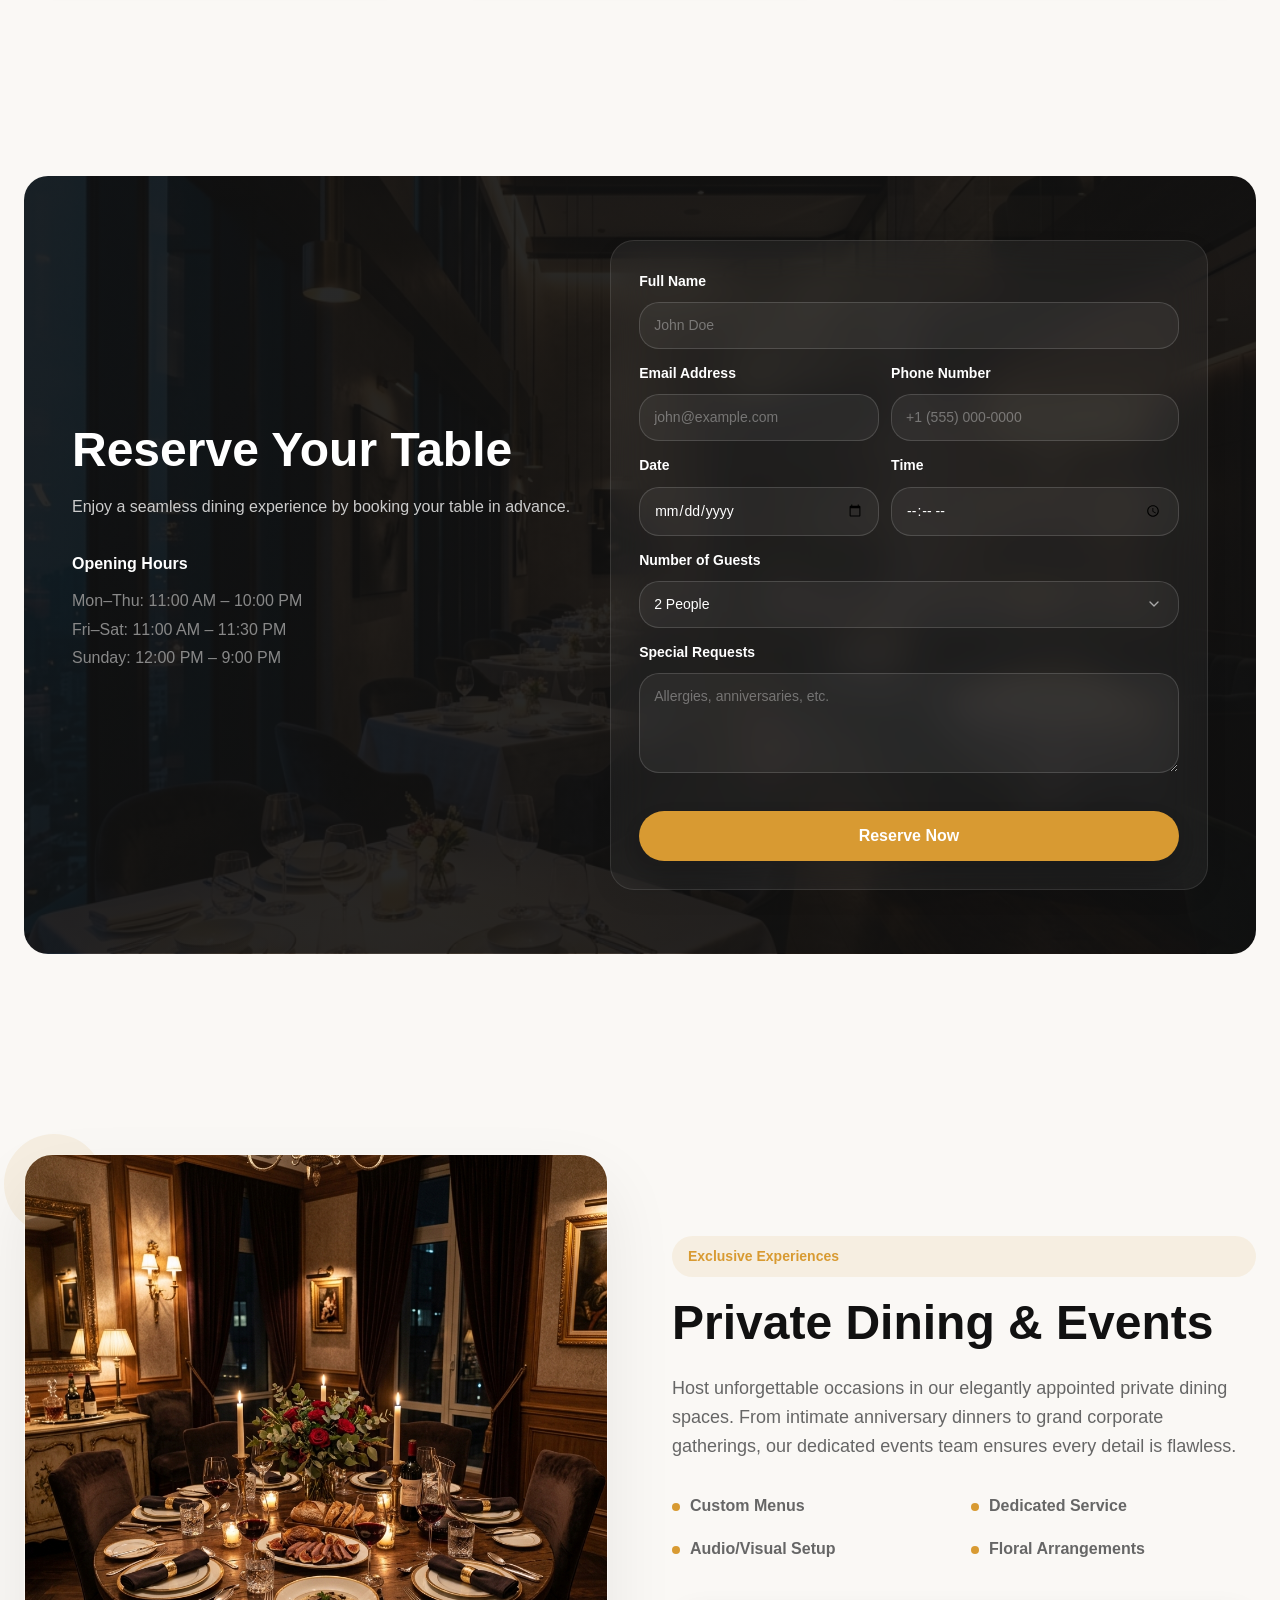
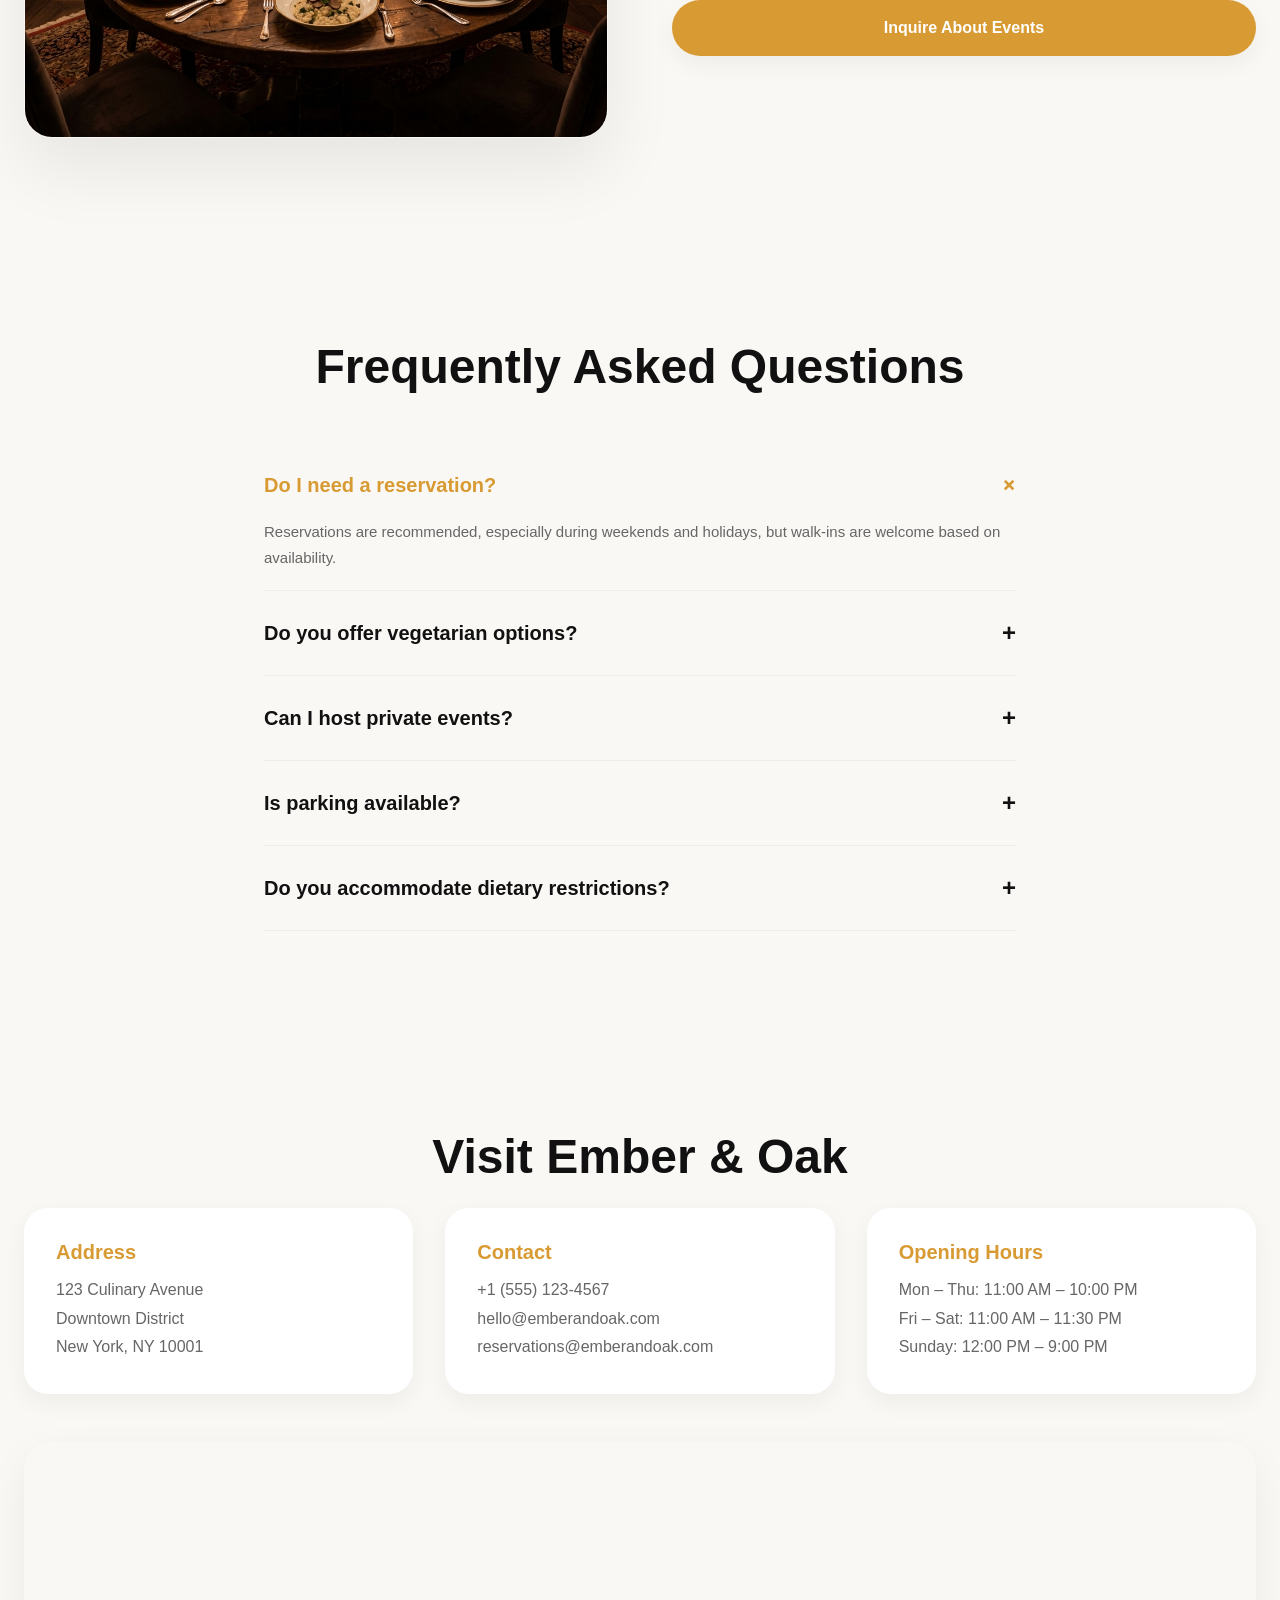
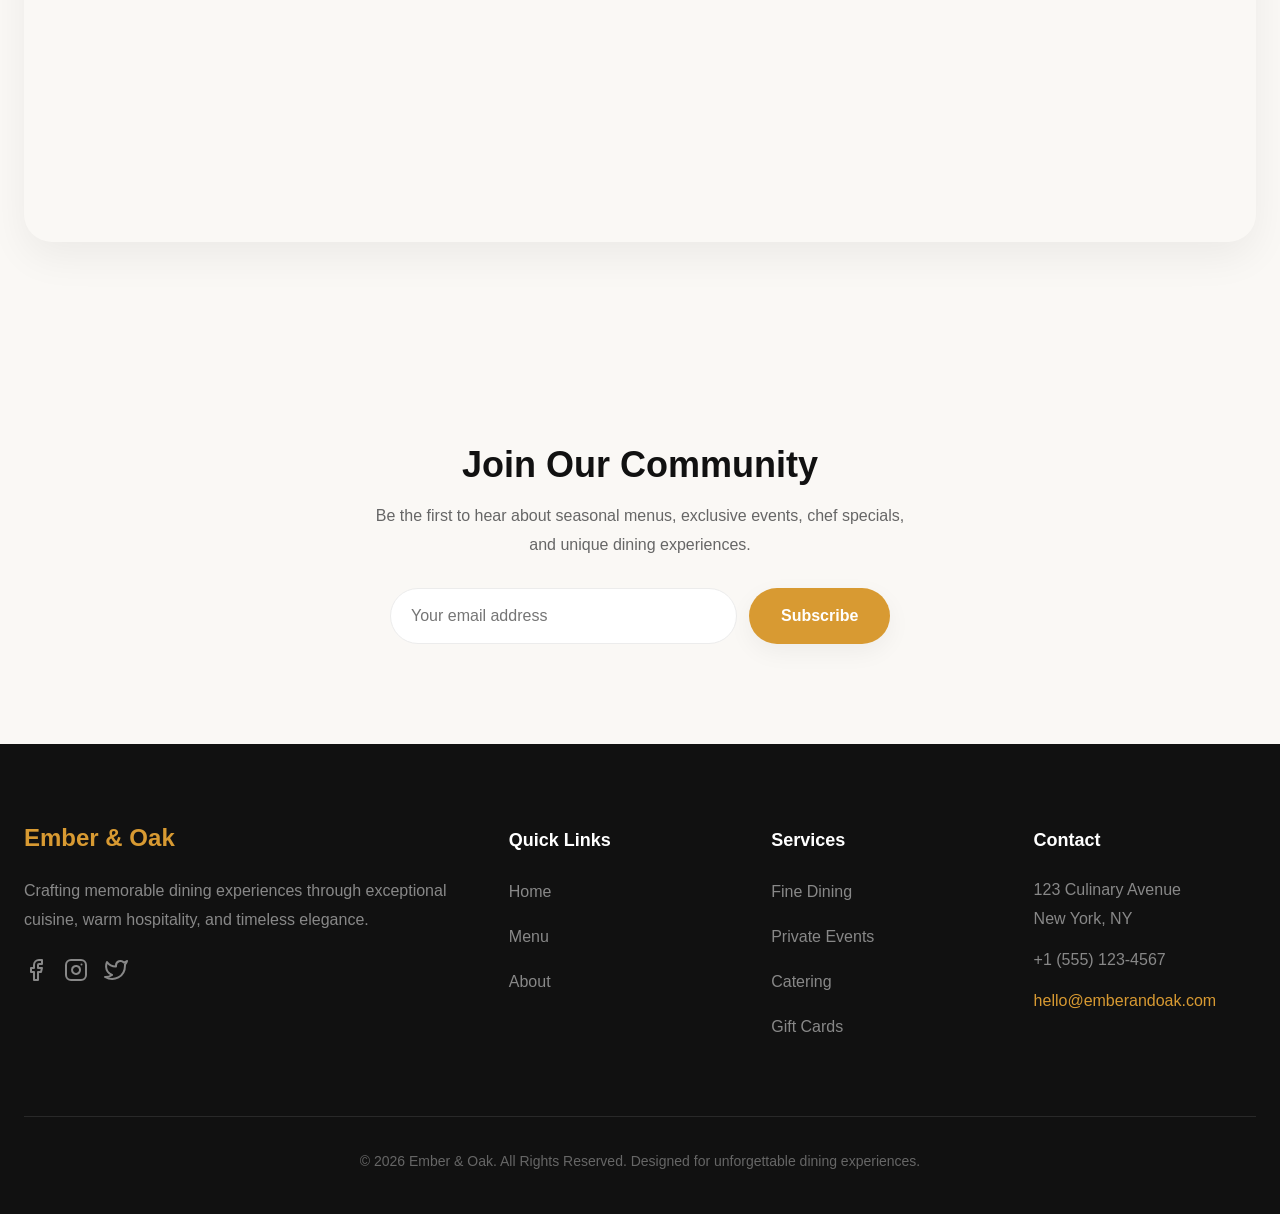
==== commit b31f6558: "Optimize mobile responsiveness, reservation UI, and organize navigation" ====
--- a/index.html
+++ b/index.html
@@ -21,22 +21,22 @@
     <!-- Header -->
     <header class="hero-header">
       <div class="logo">
-        <img src="images/Logo.png?v=3" alt="Ember & Oak Logo" style="height: 48px;">
+        <img src="images/Logo.png?v=3" alt="Ember & Oak Logo" style="height: 44px;">
       </div>
       
       <div class="header-right-wrapper">
         <nav class="nav-pill" aria-label="Main Navigation">
           <a href="#home" class="nav-link active">Home</a>
-          <a href="#menu" class="nav-link">Menu</a>
           <a href="#specials" class="nav-link">Specials</a>
           <a href="#about" class="nav-link">About</a>
+          <a href="#menu" class="nav-link">Menu</a>
           <a href="contact.html" class="nav-link">Contact</a>
         </nav>
   
-        <div class="header-cta" style="display: flex; gap: 40px; align-items: center;">
-          <a href="#reservation" class="btn btn-primary d-none d-lg-inline" style="height: auto; padding: 6px 16px; font-size: 14px;">Reserve a Table</a>
-          <button class="mobile-menu-btn" aria-label="Open Menu" style="background: var(--bg-secondary); border: 1px solid var(--border); border-radius: 8px; padding: 6px; cursor: pointer; color: var(--text-heading); display: none; align-items: center; justify-content: center;">
-            <svg viewBox="0 0 24 24" width="28" height="28" stroke="currentColor" stroke-width="2" stroke-linecap="round" fill="none">
+        <div style="display: flex; gap: 12px; align-items: center;">
+          <a href="#reservation" class="btn btn-primary d-none d-lg-inline" style="height: auto; padding: 8px 20px; font-size: 14px;">Reserve a Table</a>
+          <button class="mobile-menu-btn" aria-label="Open navigation menu" aria-expanded="false" aria-controls="mobile-menu">
+            <svg viewBox="0 0 24 24" width="22" height="22" stroke="currentColor" stroke-width="2.5" stroke-linecap="round" fill="none" aria-hidden="true">
               <line x1="3" y1="12" x2="21" y2="12"></line>
               <line x1="3" y1="6" x2="21" y2="6"></line>
               <line x1="3" y1="18" x2="21" y2="18"></line>
@@ -47,56 +47,55 @@
     </header>
 
     <!-- Mobile Menu Overlay -->
-    <div class="mobile-menu-overlay d-none-desktop">
-      <button class="mobile-menu-close" style="position: absolute; top: 24px; right: 24px; background: none; border: none; font-size: 36px; cursor: pointer; color: var(--text-heading);">×</button>
-      <a href="#home" class="nav-link" style="font-size: 24px;">Home</a>
-      <a href="#menu" class="nav-link" style="font-size: 24px;">Menu</a>
-      <a href="#specials" class="nav-link" style="font-size: 24px;">Specials</a>
-      <a href="#about" class="nav-link" style="font-size: 24px;">About</a>
-      <a href="#reservation" class="nav-link" style="font-size: 24px;">Reservations</a>
-      <a href="contact.html" class="nav-link" style="font-size: 24px;">Contact</a>
-      <a href="#reservation" class="btn btn-primary" style="margin-top: 16px; padding: 12px 32px;">Reserve a Table</a>
+    <div id="mobile-menu" class="mobile-menu-overlay" role="dialog" aria-modal="true" aria-label="Navigation menu">
+      <button class="mobile-menu-close" aria-label="Close navigation menu">×</button>
+      <a href="#home" class="nav-link">Home</a>
+      <a href="#specials" class="nav-link">Specials</a>
+      <a href="#about" class="nav-link">About</a>
+      <a href="#menu" class="nav-link">Menu</a>
+      <a href="contact.html" class="nav-link">Contact</a>
+      <a href="#reservation" class="btn btn-primary" style="margin-top: 8px; width: 100%; max-width: 280px;">Reserve a Table</a>
     </div>
 
     <!-- Hero Content -->
     <div class="hero-wrapper">
       <section id="home" class="hero-main">
-        <div class="hero-left" style="position: relative; z-index: 10;">
+
+        <div class="hero-left">
+          <!-- Desktop heading -->
           <h1 class="hero-heading d-none-mobile">
             Experience Fine<br>Dining Like<br>Never Before
           </h1>
-          <h1 class="hero-heading d-none-desktop" style="white-space: pre-line; line-height: 1.1; margin-bottom: 24px; font-size: clamp(52px, 15vw, 72px); letter-spacing: -0.02em;">Experience
-            Fine
-            Dining
-            Like
-            Never
-            Before</h1>
-          <p class="hero-desc d-none-mobile">Discover a culinary journey of exquisite flavors and<br>unmatched hospitality in the heart of the city.</p>
-          <div class="hero-buttons-wrapper d-none-mobile">
+          <!-- Mobile heading -->
+          <h1 class="hero-heading d-none-desktop" style="letter-spacing: -0.02em;">Experience<br>Fine Dining<br>Like Never<br>Before</h1>
+
+          <p class="hero-desc" style="margin-top: 16px; margin-bottom: 0;">Discover a culinary journey of exquisite flavors and unmatched hospitality in the heart of the city.</p>
+
+          <div class="hero-buttons-wrapper">
             <a href="#reservation" class="btn btn-primary">Reserve a Table</a>
             <a href="#menu" class="btn btn-secondary">View Menu</a>
           </div>
         </div>
       
-      <div class="hero-right">
-        <div class="radial-glow"></div>
-        <img src="images/new_plate.avif" alt="Premium Main Dish Plate" class="hero-plate">
-        
-        <div class="floating-rating-card top-right">
-          <div style="font-weight: 800; font-size: 18px; color: var(--primary); margin-right: 4px;">#1</div>
-          <div class="rating-score">Award Winning Chef</div>
-        </div>
-        
-        <div class="floating-rating-card bottom-right">
-          <div class="rating-stars-small">★★★★★</div>
-          <div class="rating-score">4.9/5</div>
-        </div>
-      </div>
+        <div class="hero-right">
+          <div class="radial-glow"></div>
+          <img src="images/new_plate.avif" alt="Premium Main Dish Plate" class="hero-plate">
+          
+          <div class="floating-rating-card top-right">
+            <div style="font-weight: 800; font-size: 18px; color: var(--primary); margin-right: 4px;">#1</div>
+            <div class="rating-score">Award Winning Chef</div>
+          </div>
+          
+          <div class="floating-rating-card bottom-right">
+            <div class="rating-stars-small">★★★★★</div>
+            <div class="rating-score">4.9/5</div>
+          </div>
+        </div>
       
-      <!-- Floating Ingredients (positioned relative to hero-container) -->
-      <img src="images/tomato_slice.png?v=3" alt="Tomato" class="floating-ing tomato-1">
-      <img src="images/mushroom_piece.png?v=3" alt="Mushroom" class="floating-ing mushroom-1">
-      <img src="images/herb_leaf.png?v=3" alt="Herb" class="floating-ing herb-1">
+        <!-- Floating Ingredients -->
+        <img src="images/tomato_slice.png?v=3" alt="" aria-hidden="true" class="floating-ing tomato-1">
+        <img src="images/mushroom_piece.png?v=3" alt="" aria-hidden="true" class="floating-ing mushroom-1">
+        <img src="images/herb_leaf.png?v=3" alt="" aria-hidden="true" class="floating-ing herb-1">
       </section>
     </div>
   </div>
@@ -216,9 +215,9 @@
       <div class="container grid-2">
         <div class="reveal">
           <div class="badge">Our Story</div>
-          <h2 style="font-size: 48px; font-weight: 700; margin-bottom: 32px; line-height: 1.1;">Every Great Meal Begins With Passion.</h2>
-          <p style="margin-bottom: 24px;">For over fifteen years, Ember & Oak has welcomed guests seeking more than just exceptional food. Our philosophy is simple: combine premium ingredients, culinary artistry, and genuine hospitality to create memorable dining experiences.</p>
-          <p style="margin-bottom: 40px;">Every plate is thoughtfully prepared by our chefs using carefully selected seasonal ingredients and modern cooking techniques that celebrate authentic flavors.</p>
+          <h2 style="font-size: clamp(26px, 5vw, 48px); font-weight: 700; margin-bottom: 24px; line-height: 1.1;">Every Great Meal Begins With Passion.</h2>
+          <p style="margin-bottom: 20px; max-width: 100%;">For over fifteen years, Ember & Oak has welcomed guests seeking more than just exceptional food. Our philosophy is simple: combine premium ingredients, culinary artistry, and genuine hospitality to create memorable dining experiences.</p>
+          <p style="margin-bottom: 32px; max-width: 100%;">Every plate is thoughtfully prepared by our chefs using carefully selected seasonal ingredients and modern cooking techniques that celebrate authentic flavors.</p>
           
           <div style="display: grid; grid-template-columns: 1fr 1fr; gap: 24px;">
             <div>
@@ -505,18 +504,18 @@
           <h2 class="section-title" style="margin-bottom: 24px;">Why Guests Love Dining With Us</h2>
           <p style="font-size: 18px; color: var(--text-body); line-height: 1.6;">Every detail of our restaurant is designed to elevate your dining experience, combining culinary mastery with unforgettable hospitality.</p>
         </div>
-        <div style="display: grid; grid-template-columns: repeat(auto-fit, minmax(320px, 1fr)); gap: 40px;">
-          <div class="card reveal" style="padding: 40px;">
-            <h3 class="card-title" style="font-size: 24px; margin-bottom: 16px;">Award-Winning Chefs</h3>
-            <p style="font-size: 16px; line-height: 1.6;">Experienced culinary professionals blending modern techniques with timeless recipes to create unforgettable flavors.</p>
-          </div>
-          <div class="card reveal" style="transition-delay: 100ms; padding: 40px;">
-            <h3 class="card-title" style="font-size: 24px; margin-bottom: 16px;">Premium Ingredients</h3>
-            <p style="font-size: 16px; line-height: 1.6;">We source locally and sustainably whenever possible, ensuring only the highest quality fresh ingredients make it to your plate.</p>
-          </div>
-          <div class="card reveal" style="transition-delay: 200ms; padding: 40px;">
-            <h3 class="card-title" style="font-size: 24px; margin-bottom: 16px;">Elegant Atmosphere</h3>
-            <p style="font-size: 16px; line-height: 1.6;">Thoughtfully designed interiors, warm ambient lighting, and refined acoustics create a sophisticated setting for any occasion.</p>
+        <div class="features-grid" style="display: grid; grid-template-columns: repeat(auto-fit, minmax(280px, 1fr)); gap: 28px;">
+          <div class="card reveal" style="padding: 36px;">
+            <h3 class="card-title" style="margin-bottom: 14px;">Award-Winning Chefs</h3>
+            <p style="font-size: 16px; line-height: 1.6; max-width: 100%;">Experienced culinary professionals blending modern techniques with timeless recipes to create unforgettable flavors.</p>
+          </div>
+          <div class="card reveal" style="transition-delay: 100ms; padding: 36px;">
+            <h3 class="card-title" style="margin-bottom: 14px;">Premium Ingredients</h3>
+            <p style="font-size: 16px; line-height: 1.6; max-width: 100%;">We source locally and sustainably whenever possible, ensuring only the highest quality fresh ingredients make it to your plate.</p>
+          </div>
+          <div class="card reveal" style="transition-delay: 200ms; padding: 36px;">
+            <h3 class="card-title" style="margin-bottom: 14px;">Elegant Atmosphere</h3>
+            <p style="font-size: 16px; line-height: 1.6; max-width: 100%;">Thoughtfully designed interiors, warm ambient lighting, and refined acoustics create a sophisticated setting for any occasion.</p>
           </div>
         </div>
       </div>
@@ -528,8 +527,8 @@
         <div class="reservation-container bg-dark reveal">
           <div class="grid-2">
             <div>
-              <h2 style="font-size: 48px; margin-bottom: 24px; line-height: 1.1;">Reserve Your Table</h2>
-              <p style="margin-bottom: 40px; color: #ccc;">Enjoy a seamless dining experience by booking your table in advance.</p>
+              <h2 style="font-size: clamp(26px, 5vw, 48px); margin-bottom: 16px; line-height: 1.1;">Reserve Your Table</h2>
+              <p style="margin-bottom: 28px; color: #ccc; max-width: 100%;">Enjoy a seamless dining experience by booking your table in advance.</p>
               
               <div style="margin-bottom: 32px;">
                 <div style="font-weight: 700; color: var(--text-white); margin-bottom: 8px;">Opening Hours</div>
@@ -545,17 +544,17 @@
                   <label class="form-label" for="name">Full Name</label>
                   <input type="text" id="name" class="form-control" placeholder="John Doe" required>
                 </div>
-                <div class="grid-2" style="gap: 20px;">
+                <div class="grid-2 form-row" style="gap: 20px;">
                   <div class="form-group">
                     <label class="form-label" for="email">Email Address</label>
-                    <input type="email" id="email" class="form-control" placeholder="john@example.com" required>
+                    <input type="email" id="email" class="form-control" placeholder="john@example.com" required autocomplete="email">
                   </div>
                   <div class="form-group">
                     <label class="form-label" for="phone">Phone Number</label>
-                    <input type="tel" id="phone" class="form-control" placeholder="+1 (555) 000-0000" required>
-                  </div>
-                </div>
-                <div class="grid-2" style="gap: 20px;">
+                    <input type="tel" id="phone" class="form-control" placeholder="+1 (555) 000-0000" required autocomplete="tel">
+                  </div>
+                </div>
+                <div class="grid-2 form-row" style="gap: 20px;">
                   <div class="form-group">
                     <label class="form-label" for="date">Date</label>
                     <input type="date" id="date" class="form-control" required>
@@ -594,30 +593,30 @@
             <div style="position: absolute; top: -20px; left: -20px; width: 100px; height: 100px; background: var(--primary); border-radius: 50%; opacity: 0.1; z-index: 0;"></div>
             <img src="images/private_dining.png" alt="Private Dining Room" style="border-radius: var(--radius-img); box-shadow: var(--shadow-lg); width: 100%; object-fit: cover; position: relative; z-index: 1; border: 1px solid rgba(255,255,255,0.05); flex: 1;">
           </div>
-          <div class="reveal private-dining-content" style="transition-delay: 200ms; display: flex; flex-direction: column; justify-content: center;">
-            <div class="badge badge-align" style="align-self: flex-start;">Exclusive Experiences</div>
-            <h2 class="private-dining-heading" style="font-size: 48px; font-weight: 700; margin-bottom: 24px; line-height: 1.1;">Private Dining & Events</h2>
-            <p class="private-dining-p" style="margin-bottom: 32px; font-size: 18px; line-height: 1.6; color: var(--text-body);">Host unforgettable occasions in our elegantly appointed private dining spaces. From intimate anniversary dinners to grand corporate gatherings, our dedicated events team ensures every detail is flawless.</p>
+          <div class="reveal private-dining-content" style="transition-delay: 200ms;">
+            <div class="badge badge-align">Exclusive Experiences</div>
+            <h2 class="private-dining-heading">Private Dining & Events</h2>
+            <p class="private-dining-p">Host unforgettable occasions in our elegantly appointed private dining spaces. From intimate anniversary dinners to grand corporate gatherings, our dedicated events team ensures every detail is flawless.</p>
             
-            <div style="display: grid; grid-template-columns: 1fr 1fr; gap: 16px; margin-bottom: 40px;">
-              <div style="display: flex; align-items: center; gap: 12px;">
-                <div style="width: 8px; height: 8px; background: var(--primary); border-radius: 50%;"></div>
+            <div class="private-dining-features" style="display: grid; grid-template-columns: 1fr 1fr; gap: 14px; margin-bottom: 36px;">
+              <div style="display: flex; align-items: center; gap: 10px;">
+                <div style="width: 8px; height: 8px; background: var(--primary); border-radius: 50%; flex-shrink: 0;"></div>
                 <span style="font-weight: 600;">Custom Menus</span>
               </div>
-              <div style="display: flex; align-items: center; gap: 12px;">
-                <div style="width: 8px; height: 8px; background: var(--primary); border-radius: 50%;"></div>
+              <div style="display: flex; align-items: center; gap: 10px;">
+                <div style="width: 8px; height: 8px; background: var(--primary); border-radius: 50%; flex-shrink: 0;"></div>
                 <span style="font-weight: 600;">Dedicated Service</span>
               </div>
-              <div style="display: flex; align-items: center; gap: 12px;">
-                <div style="width: 8px; height: 8px; background: var(--primary); border-radius: 50%;"></div>
+              <div style="display: flex; align-items: center; gap: 10px;">
+                <div style="width: 8px; height: 8px; background: var(--primary); border-radius: 50%; flex-shrink: 0;"></div>
                 <span style="font-weight: 600;">Audio/Visual Setup</span>
               </div>
-              <div style="display: flex; align-items: center; gap: 12px;">
-                <div style="width: 8px; height: 8px; background: var(--primary); border-radius: 50%;"></div>
+              <div style="display: flex; align-items: center; gap: 10px;">
+                <div style="width: 8px; height: 8px; background: var(--primary); border-radius: 50%; flex-shrink: 0;"></div>
                 <span style="font-weight: 600;">Floral Arrangements</span>
               </div>
             </div>
-            <a href="contact.html" class="btn btn-primary" style="align-self: flex-start;">Inquire About Events</a>
+            <a href="contact.html" class="btn btn-primary">Inquire About Events</a>
           </div>
         </div>
       </div>
@@ -685,7 +684,7 @@
     <!-- Location -->
     <section class="section">
       <div class="container text-center reveal">
-        <h2 style="font-size: 48px; font-weight: 700; margin-bottom: 24px; line-height: 1.1;">Visit Ember & Oak</h2>
+        <h2 style="font-size: clamp(26px, 5vw, 48px); font-weight: 700; margin-bottom: 24px; line-height: 1.1;">Visit Ember & Oak</h2>
         <div class="grid-3" style="gap: 32px; margin-bottom: 48px; text-align: left;">
           <div class="card bg-soft" style="padding: 32px;">
             <h3 style="font-size: 20px; font-weight: 700; margin-bottom: 12px; color: var(--primary);">Address</h3>
@@ -709,13 +708,13 @@
     </section>
 
     <!-- Newsletter -->
-    <section class="section bg-soft text-center reveal" style="padding: 80px 20px;">
+    <section class="section bg-soft text-center reveal">
       <div class="container" style="max-width: 600px;">
-        <h2 style="font-size: 36px; font-weight: 700; color: var(--text-heading); margin-bottom: 16px;">Join Our Community</h2>
-        <p style="color: var(--text-body); margin-bottom: 32px; font-size: 16px;">Be the first to hear about seasonal menus, exclusive events, chef specials, and unique dining experiences.</p>
-        <form style="display: flex; gap: 12px; max-width: 500px; margin: 0 auto;">
-          <input type="email" placeholder="Email Address" required style="flex: 1; padding: 16px 24px; border-radius: var(--radius-btn); border: 1px solid var(--border); font-size: 16px; font-family: inherit; outline: none;">
-          <button type="submit" class="btn btn-primary" style="padding: 16px 32px; white-space: nowrap;">Subscribe</button>
+        <h2 style="font-size: clamp(26px, 5vw, 36px); font-weight: 700; color: var(--text-heading); margin-bottom: 16px;">Join Our Community</h2>
+        <p style="color: var(--text-body); margin-bottom: 28px; font-size: 16px; max-width: 100%;">Be the first to hear about seasonal menus, exclusive events, chef specials, and unique dining experiences.</p>
+        <form class="newsletter-form" style="display: flex; gap: 12px; max-width: 500px; margin: 0 auto;" novalidate>
+          <input type="email" placeholder="Your email address" required aria-label="Email address" style="flex: 1; min-width: 0; padding: 14px 20px; border-radius: var(--radius-btn); border: 1px solid var(--border); font-size: 16px; font-family: inherit; outline: none; background: var(--bg-primary);">
+          <button type="submit" class="btn btn-primary">Subscribe</button>
         </form>
       </div>
     </section>
@@ -838,13 +837,6 @@
     </div>
   </div>
 
-  <style>
-    @media (max-width: 768px) {
-      .mobile-cta { display: block !important; }
-      body { padding-bottom: 80px; } /* Space for mobile CTA */
-    }
-  </style>
-
   <script src="js/main.js"></script>
 </body>
 </html>
--- a/css/variables.css
+++ b/css/variables.css
@@ -0,0 +1,63 @@
+:root {
+  /* Colors */
+  --primary: #D89A32;
+  --bg-primary: #FFFFFF;
+  --bg-secondary: #FAF8F5;
+  --bg-dark: #111111;
+  --text-heading: #111111;
+  --text-body: #666666;
+  --text-muted: #888888;
+  --text-white: #FFFFFF;
+  
+  --success: #22C55E;
+  --star: #F5B301;
+  --border: #ECECEC;
+  
+  /* Typography */
+  --font-primary: 'Plus Jakarta Sans', sans-serif;
+  
+  /* Layout */
+  --container-max: 1320px;
+  --content-max: 1240px;
+  --padding-x: 24px;
+  --section-padding: 100px;
+
+  /* Touch target minimum */
+  --touch-target: 44px;
+  
+  /* Shadows */
+  --shadow-sm: 0 8px 24px rgba(0,0,0,0.05);
+  --shadow-md: 0 15px 40px rgba(0,0,0,0.06);
+  --shadow-lg: 0 30px 70px rgba(0,0,0,0.08);
+  
+  /* Border Radius */
+  --radius-btn: 999px;
+  --radius-card: 24px;
+  --radius-img: 28px;
+  --radius-form: 20px;
+  
+  /* Animations */
+  --transition-fast: 250ms ease-out;
+  --transition-slow: 800ms cubic-bezier(0.16, 1, 0.3, 1);
+}
+
+@media (max-width: 1024px) {
+  :root {
+    --section-padding: 80px;
+    --padding-x: 20px;
+  }
+}
+
+@media (max-width: 768px) {
+  :root {
+    --section-padding: 56px;
+    --padding-x: 16px;
+  }
+}
+
+@media (max-width: 480px) {
+  :root {
+    --section-padding: 48px;
+    --padding-x: 16px;
+  }
+}
--- a/css/global.css
+++ b/css/global.css
@@ -0,0 +1,178 @@
+/* Reset & Global */
+* {
+  margin: 0;
+  padding: 0;
+  box-sizing: border-box;
+}
+
+html {
+  scroll-behavior: smooth;
+  font-family: var(--font-primary);
+  color: var(--text-body);
+  background-color: var(--bg-primary);
+}
+
+body {
+  overflow-x: hidden;
+  line-height: 1.8;
+  font-size: 16px;
+  background-color: var(--bg-secondary);
+}
+
+img {
+  max-width: 100%;
+  display: block;
+}
+
+ul {
+  list-style: none;
+}
+
+a {
+  text-decoration: none;
+  color: inherit;
+}
+
+button {
+  cursor: pointer;
+  font-family: inherit;
+  border: none;
+  background: none;
+}
+
+/* Typography */
+h1, h2, h3, h4, h5, h6 {
+  color: var(--text-heading);
+  line-height: 1.2;
+}
+
+.hero-title {
+  font-size: clamp(40px, 6vw, 76px);
+  font-weight: 800;
+  letter-spacing: -0.02em;
+  line-height: 1;
+  margin-bottom: 24px;
+}
+
+.section-title {
+  font-size: clamp(28px, 5vw, 48px);
+  font-weight: 700;
+  text-align: center;
+  margin-bottom: 48px;
+}
+
+.card-title {
+  font-size: clamp(18px, 3vw, 24px);
+  font-weight: 700;
+  margin-bottom: 12px;
+}
+
+p {
+  max-width: 620px;
+}
+
+.text-center {
+  text-align: center;
+  margin-left: auto;
+  margin-right: auto;
+}
+
+/* Layout */
+.container {
+  max-width: var(--container-max);
+  margin: 0 auto;
+  padding: 0 var(--padding-x);
+}
+
+.section {
+  padding: var(--section-padding) 0;
+  position: relative;
+  z-index: 10;
+}
+
+.bg-soft {
+  background-color: var(--bg-secondary);
+}
+
+.bg-dark {
+  background-color: var(--bg-dark);
+  color: var(--text-muted);
+}
+
+.bg-dark h1, .bg-dark h2, .bg-dark h3 {
+  color: var(--text-white);
+}
+
+/* Utilities */
+.grid-2 {
+  display: grid;
+  grid-template-columns: repeat(2, 1fr);
+  gap: 48px;
+}
+
+.grid-3 {
+  display: grid;
+  grid-template-columns: repeat(3, 1fr);
+  gap: 32px;
+}
+
+.grid-4 {
+  display: grid;
+  grid-template-columns: repeat(4, 1fr);
+  gap: 24px;
+}
+
+.flex-center {
+  display: flex;
+  align-items: center;
+  justify-content: center;
+}
+
+/* Utility visibility classes */
+.d-none { display: none !important; }
+.d-lg-inline { display: inline-flex !important; }
+
+/* Scroll Animations */
+.reveal {
+  opacity: 0;
+  transform: translateY(40px);
+  transition: opacity var(--transition-slow), transform var(--transition-slow);
+  will-change: opacity, transform;
+}
+
+.reveal.active {
+  opacity: 1;
+  transform: translateY(0);
+}
+
+/* Desktop / Mobile show-hide */
+.d-none-mobile { display: block; }
+.d-none-desktop { display: none; }
+.mobile-only { display: none; }
+
+/* Responsive Grids */
+@media (max-width: 1024px) {
+  .grid-4, .grid-3 {
+    grid-template-columns: repeat(2, 1fr);
+  }
+  .d-lg-inline { display: none !important; }
+}
+
+@media (max-width: 768px) {
+  .grid-4, .grid-3, .grid-2 {
+    grid-template-columns: 1fr;
+  }
+  .d-none-mobile { display: none !important; }
+  .d-none-desktop { display: block !important; }
+  .mobile-only { display: block !important; }
+
+  /* Prevent paragraphs from being constrained too tightly */
+  p {
+    max-width: 100%;
+    font-size: 14px !important;
+  }
+
+  .section-title {
+    margin-bottom: 32px;
+  }
+}
--- a/css/components.css
+++ b/css/components.css
@@ -0,0 +1,188 @@
+/* Buttons */
+.btn {
+  display: inline-flex;
+  align-items: center;
+  justify-content: center;
+  min-height: var(--touch-target);
+  height: 56px;
+  padding: 14px 32px;
+  border-radius: var(--radius-btn);
+  font-weight: 600;
+  font-size: 16px;
+  transition: var(--transition-fast);
+  will-change: transform, box-shadow;
+  white-space: nowrap;
+  cursor: pointer;
+}
+
+.btn-primary {
+  background-color: var(--primary);
+  color: var(--text-white);
+  box-shadow: var(--shadow-sm);
+}
+
+.btn-primary:hover {
+  background-color: #C6892A;
+  transform: translateY(-2px);
+  box-shadow: var(--shadow-md);
+}
+
+.btn-secondary {
+  background-color: var(--bg-primary);
+  color: var(--primary);
+  border: 2px solid var(--primary);
+}
+
+.btn-secondary:hover {
+  background-color: var(--primary);
+  color: var(--text-white);
+  transform: translateY(-2px);
+  box-shadow: var(--shadow-md);
+}
+
+.btn-full {
+  width: 100%;
+  height: auto;
+  padding: 16px 24px;
+}
+
+/* Badges */
+.badge {
+  display: inline-flex;
+  align-items: center;
+  gap: 8px;
+  padding: 8px 16px;
+  border-radius: var(--radius-btn);
+  background-color: rgba(216, 154, 50, 0.1);
+  color: var(--primary);
+  font-weight: 600;
+  font-size: 14px;
+  margin-bottom: 20px;
+}
+
+/* Cards */
+.card {
+  background-color: var(--bg-primary);
+  border-radius: var(--radius-card);
+  padding: 28px;
+  box-shadow: var(--shadow-sm);
+  transition: var(--transition-fast);
+}
+
+.card:hover {
+  transform: translateY(-6px);
+  box-shadow: var(--shadow-md);
+}
+
+/* Suppress hover lift on mobile (touch) to avoid sticky hover state */
+@media (hover: none) {
+  .card:hover {
+    transform: none;
+    box-shadow: var(--shadow-sm);
+  }
+}
+
+.icon-wrapper {
+  color: var(--primary);
+  margin-bottom: 20px;
+}
+
+.icon-wrapper svg {
+  width: 32px;
+  height: 32px;
+  stroke-width: 2px;
+}
+
+.form-group {
+  margin-bottom: 12px;
+}
+
+.form-label {
+  display: block;
+  margin-bottom: 8px;
+  font-size: 14px;
+  font-weight: 600;
+  color: inherit;
+}
+
+.form-control {
+  width: 100%;
+  padding: 12px 14px;
+  border-radius: var(--radius-form);
+  border: 1px solid var(--border);
+  background: var(--bg-primary);
+  color: var(--text-heading);
+  font-family: var(--font-primary);
+  font-size: 14px;
+  line-height: 1.5;
+  transition: var(--transition-fast);
+  -webkit-appearance: none;
+  appearance: none;
+}
+
+.form-control:focus {
+  outline: none;
+  border-color: var(--primary);
+  box-shadow: 0 0 0 4px rgba(216, 154, 50, 0.1);
+}
+
+select.form-control {
+  background-image: url("data:image/svg+xml,%3Csvg xmlns='http://www.w3.org/2000/svg' width='16' height='16' viewBox='0 0 24 24' fill='none' stroke='%23888' stroke-width='2' stroke-linecap='round' stroke-linejoin='round'%3E%3Cpolyline points='6 9 12 15 18 9'%3E%3C/polyline%3E%3C/svg%3E");
+  background-repeat: no-repeat;
+  background-position: right 16px center;
+  padding-right: 44px;
+  cursor: pointer;
+}
+
+textarea.form-control {
+  resize: vertical;
+  min-height: 100px;
+}
+
+.bg-dark .form-control {
+  background: rgba(255, 255, 255, 0.05);
+  border-color: rgba(255, 255, 255, 0.15);
+  color: var(--text-white);
+}
+
+.bg-dark .form-control::placeholder {
+  color: rgba(255, 255, 255, 0.35);
+}
+
+.bg-dark .form-control:focus {
+  border-color: var(--primary);
+  background: rgba(255, 255, 255, 0.08);
+}
+
+.bg-dark select.form-control {
+  background-image: url("data:image/svg+xml,%3Csvg xmlns='http://www.w3.org/2000/svg' width='16' height='16' viewBox='0 0 24 24' fill='none' stroke='%23aaa' stroke-width='2' stroke-linecap='round' stroke-linejoin='round'%3E%3Cpolyline points='6 9 12 15 18 9'%3E%3C/polyline%3E%3C/svg%3E");
+  background-repeat: no-repeat;
+  background-position: right 16px center;
+}
+
+select option {
+  background-color: var(--bg-primary);
+  color: var(--text-heading);
+}
+
+/* Rating Stars */
+.rating-stars {
+  color: var(--star);
+  letter-spacing: 2px;
+  margin-bottom: 12px;
+  font-size: 20px;
+}
+
+/* Mobile form adjustments */
+@media (max-width: 768px) {
+  .btn {
+    height: auto;
+    min-height: var(--touch-target);
+    padding: 13px 24px;
+    font-size: 15px;
+  }
+
+  .form-control {
+    padding: 13px 16px;
+  }
+}
--- a/css/sections.css
+++ b/css/sections.css
@@ -0,0 +1,1121 @@
+/* ====================================================
+   HERO SECTION
+   ==================================================== */
+
+.hero-container {
+  max-width: 100%;
+  margin: 0;
+  padding: 16px 4%;
+  position: relative;
+  min-height: 100vh;
+  display: flex;
+  flex-direction: column;
+  overflow: visible;
+}
+
+/* --- HERO HEADER --- */
+.hero-header {
+  display: flex;
+  justify-content: space-between;
+  align-items: center;
+  position: fixed;
+  top: 0;
+  left: 0;
+  width: 100%;
+  padding: 16px 4%;
+  z-index: 10002;
+  background: transparent;
+}
+
+.logo {
+  display: flex;
+  align-items: center;
+  gap: 12px;
+  flex-shrink: 0;
+}
+
+.logo-text {
+  display: flex;
+  flex-direction: column;
+}
+
+.logo-title {
+  font-size: 20px;
+  font-weight: 800;
+  letter-spacing: 2px;
+  line-height: 1;
+  color: var(--text-heading);
+}
+
+.logo-subtitle {
+  font-size: 10px;
+  font-weight: 600;
+  letter-spacing: 1px;
+  color: var(--primary);
+  margin-top: 4px;
+}
+
+.header-right-wrapper {
+  background: var(--bg-primary);
+  padding: 4px 4px 4px 32px;
+  border-radius: 100px;
+  box-shadow: var(--shadow-sm);
+  display: flex;
+  align-items: center;
+  gap: 24px;
+  margin-left: auto;
+}
+
+.nav-pill {
+  display: flex;
+  gap: 32px;
+  align-items: center;
+  margin-right: 80px;
+}
+
+.nav-link {
+  font-size: 16px;
+  font-weight: 500;
+  color: var(--text-body);
+  padding: 8px 4px;
+  transition: color var(--transition-fast);
+  position: relative;
+  min-height: var(--touch-target);
+  display: inline-flex;
+  align-items: center;
+}
+
+.nav-link:hover {
+  color: var(--text-heading);
+}
+
+.nav-link.active {
+  color: var(--primary);
+  font-weight: 600;
+}
+
+.nav-link.active::after {
+  content: '';
+  position: absolute;
+  bottom: 2px;
+  left: 4px;
+  width: calc(100% - 8px);
+  height: 2px;
+  background-color: var(--primary);
+  border-radius: 2px;
+}
+
+/* --- HERO MAIN CONTENT --- */
+.hero-wrapper {
+  flex: 1;
+  display: flex;
+  align-items: stretch;
+}
+
+.hero-main {
+  flex: 1;
+  display: flex;
+  align-items: center;
+  justify-content: space-between;
+  gap: 64px;
+  padding-top: 100px;
+}
+
+.hero-left {
+  flex: 0 0 45%;
+  min-width: 400px;
+  margin-top: -60px;
+}
+
+.hero-heading {
+  font-size: clamp(36px, 5vw, 64px);
+  font-weight: 800;
+  line-height: 1.1;
+  color: #111111;
+  margin-bottom: 24px;
+  white-space: nowrap;
+}
+
+.hero-desc {
+  font-size: 16px;
+  color: var(--text-muted);
+  line-height: 1.6;
+}
+
+.hero-buttons-wrapper {
+  display: flex;
+  gap: 24px;
+  margin-top: 32px;
+}
+
+.hero-right {
+  flex: 0 0 55%;
+  position: relative;
+  display: flex;
+  justify-content: center;
+  align-items: center;
+}
+
+.radial-glow {
+  position: absolute;
+  width: 80%;
+  height: 80%;
+  background: radial-gradient(circle, rgba(216,154,50,0.15) 0%, rgba(255,255,255,0) 70%);
+  z-index: 0;
+  top: 50%;
+  left: 50%;
+  transform: translate(-50%, -50%);
+}
+
+.hero-plate {
+  width: 125%;
+  max-width: 950px;
+  z-index: 1;
+  filter: drop-shadow(0 60px 100px rgba(0,0,0,0.3));
+  mix-blend-mode: multiply;
+  transform: translate(5%, 0%) rotate(3deg);
+}
+
+/* --- FLOATING ELEMENTS --- */
+.floating-rating-card {
+  position: absolute;
+  background: #FFFFFF;
+  border-radius: var(--radius-btn);
+  padding: 12px 24px;
+  box-shadow: var(--shadow-sm);
+  z-index: 2;
+  display: flex;
+  align-items: center;
+  gap: 12px;
+}
+
+.top-right {
+  top: 8%;
+  right: 5%;
+  transform: scale(0.85);
+}
+
+.bottom-right {
+  bottom: 15%;
+  right: 15%;
+  animation-delay: -2s;
+}
+
+.rating-stars-small {
+  color: var(--star);
+  font-size: 16px;
+  letter-spacing: 2px;
+}
+
+.rating-score {
+  font-weight: 700;
+  font-size: 16px;
+  color: var(--text-heading);
+}
+
+.floating-ing {
+  position: absolute;
+  z-index: 3;
+  filter: drop-shadow(0 15px 25px rgba(0,0,0,0.08));
+  mix-blend-mode: multiply;
+}
+
+.tomato-1 {
+  width: 120px;
+  top: 85%;
+  left: 5%;
+  animation-delay: 0s;
+  filter: none;
+  transform: rotate(-15deg);
+  z-index: 100;
+}
+.mushroom-1 { width: 60px; bottom: 25%; right: 55%; }
+.herb-1 { width: 100px; top: 15%; left: 35%; }
+.tomato-2 { width: 90px; top: 20%; right: 25%; }
+
+/* ====================================================
+   MENU TABS
+   ==================================================== */
+.menu-tabs {
+  display: flex;
+  justify-content: flex-start;
+  gap: 8px;
+  margin-bottom: 40px;
+  flex-wrap: nowrap;
+  overflow-x: auto;
+  -webkit-overflow-scrolling: touch;
+  scrollbar-width: none;
+}
+.menu-tabs::-webkit-scrollbar {
+  display: none;
+}
+
+.menu-tab {
+  padding: 10px 20px;
+  border-radius: var(--radius-btn);
+  font-weight: 600;
+  font-size: 15px;
+  color: var(--text-muted);
+  transition: var(--transition-fast);
+  min-height: var(--touch-target);
+  display: inline-flex;
+  align-items: center;
+}
+
+.menu-tab:hover, .menu-tab.active {
+  background-color: rgba(216, 154, 50, 0.1);
+  color: var(--primary);
+}
+
+.menu-item {
+  display: flex;
+  align-items: center;
+  gap: 16px;
+  padding: 16px 0;
+  border-bottom: 1px solid var(--border);
+}
+
+.menu-item-img {
+  width: 80px;
+  height: 80px;
+  border-radius: var(--radius-img);
+  object-fit: cover;
+  flex-shrink: 0;
+}
+
+#full-menu-modal .menu-item-img {
+  width: 100px;
+  height: 100px;
+}
+
+.menu-item-content {
+  flex: 1;
+  min-width: 0; /* prevents flex child overflow */
+}
+
+.menu-item-header {
+  display: flex;
+  justify-content: space-between;
+  align-items: baseline;
+  gap: 12px;
+  margin-bottom: 4px;
+}
+
+.menu-item-name {
+  font-weight: 700;
+  color: var(--text-heading);
+  font-size: clamp(16px, 2.5vw, 20px);
+  white-space: normal;
+  word-break: break-word;
+}
+
+.menu-item-price {
+  font-weight: 700;
+  color: var(--primary);
+  font-size: clamp(16px, 2.5vw, 20px);
+  flex-shrink: 0;
+}
+
+/* ====================================================
+   CHEF SPECIALS
+   ==================================================== */
+.special-card-img {
+  width: 100%;
+  height: 200px;
+  object-fit: cover;
+  border-radius: var(--radius-img);
+  margin-bottom: 16px;
+  transition: transform var(--transition-fast);
+}
+
+.card:hover .special-card-img {
+  transform: scale(1.04);
+}
+
+#specials .card {
+  padding: 20px;
+}
+
+#specials .card p {
+  line-height: 1.5;
+  margin-bottom: 12px;
+  font-size: 15px !important;
+}
+
+#specials .card-title {
+  margin-bottom: 8px;
+  font-size: clamp(16px, 3vw, 22px);
+}
+
+.special-card-footer {
+  display: flex;
+  justify-content: space-between;
+  align-items: center;
+  margin-top: 16px;
+  padding-top: 16px;
+  border-top: 1px solid var(--border);
+}
+
+/* ====================================================
+   GALLERY MASONRY
+   ==================================================== */
+.gallery-masonry {
+  display: grid;
+  grid-template-columns: repeat(4, 1fr);
+  grid-auto-rows: 250px;
+  gap: 24px;
+}
+
+.gallery-item {
+  border-radius: var(--radius-card);
+  overflow: hidden;
+  position: relative;
+}
+
+.span-row-2 { grid-row: span 2; }
+.span-col-2 { grid-column: span 2; }
+
+.gallery-img {
+  width: 100%;
+  height: 100%;
+  object-fit: cover;
+  transition: transform var(--transition-fast);
+}
+
+.gallery-item:hover .gallery-img {
+  transform: scale(1.05);
+}
+
+/* ====================================================
+   RESERVATION
+   ==================================================== */
+.reservation-container {
+  background-image: linear-gradient(rgba(17,17,17,0.9), rgba(17,17,17,0.9)), url('../images/restaurant_interior.png');
+  background-size: cover;
+  background-position: center;
+  border-radius: var(--radius-card);
+  padding: 64px 48px;
+}
+
+@media (min-width: 769px) {
+  #reservation .grid-2 {
+    grid-template-columns: 1fr 1.2fr;
+    gap: 40px;
+    align-items: center;
+  }
+}
+
+#reservation .form-row {
+  gap: 12px !important;
+}
+
+/* ====================================================
+   FAQ
+   ==================================================== */
+.faq-item {
+  border-bottom: 1px solid var(--border);
+  padding: 20px 0;
+}
+
+.faq-question {
+  display: flex;
+  justify-content: space-between;
+  align-items: center;
+  width: 100%;
+  text-align: left;
+  background: none;
+  border: none;
+  padding: 4px 0;
+  font-family: inherit;
+  font-weight: 700;
+  font-size: clamp(16px, 2.5vw, 20px);
+  color: var(--text-heading);
+  cursor: pointer;
+  min-height: var(--touch-target);
+  gap: 16px;
+}
+
+.faq-question span {
+  flex-shrink: 0;
+  font-size: 24px;
+  line-height: 1;
+  transition: transform var(--transition-fast);
+}
+
+.faq-item.open .faq-question span {
+  transform: rotate(45deg);
+}
+
+.faq-answer {
+  max-height: 0;
+  overflow: hidden;
+  transition: max-height 0.4s ease;
+  margin-top: 0;
+  color: var(--text-body);
+  font-size: 15px;
+  line-height: 1.7;
+}
+
+.faq-item.open .faq-answer {
+  max-height: 800px;
+  margin-top: 12px;
+}
+
+.faq-item.open .faq-question {
+  color: var(--primary);
+}
+
+/* ====================================================
+   FOOTER
+   ==================================================== */
+.footer {
+  padding: 80px 0 40px;
+  border-top: 1px solid rgba(255,255,255,0.1);
+}
+
+.footer-grid {
+  display: grid;
+  grid-template-columns: 2fr 1fr 1fr 1fr;
+  gap: 40px;
+  margin-bottom: 60px;
+}
+
+.footer-col-title {
+  font-size: 18px;
+  font-weight: 700;
+  color: var(--text-white);
+  margin-bottom: 20px;
+}
+
+.footer-link {
+  display: block;
+  margin-bottom: 12px;
+  transition: color var(--transition-fast);
+  padding: 2px 0;
+  color: #888;
+}
+
+.footer-link:hover {
+  color: var(--primary);
+}
+
+/* ====================================================
+   MOBILE MENU & OVERLAY
+   ==================================================== */
+.mobile-menu-btn {
+  background: var(--bg-primary);
+  border: 1px solid var(--border);
+  border-radius: 10px;
+  padding: 8px;
+  cursor: pointer;
+  color: var(--text-heading);
+  display: none;
+  align-items: center;
+  justify-content: center;
+  width: 44px;
+  height: 44px;
+  flex-shrink: 0;
+}
+
+.mobile-menu-overlay {
+  position: fixed;
+  top: 0;
+  left: 0;
+  width: 100%;
+  height: 100%;
+  background: var(--bg-primary);
+  z-index: 10001;
+  display: flex;
+  flex-direction: column;
+  justify-content: center;
+  align-items: center;
+  gap: 8px;
+  padding: 80px 32px 40px;
+  opacity: 0;
+  pointer-events: none;
+  transition: opacity 0.3s ease;
+  overflow-y: auto;
+}
+
+.mobile-menu-overlay.active {
+  opacity: 1;
+  pointer-events: auto;
+}
+
+.mobile-menu-close {
+  display: none !important;
+}
+
+.mobile-menu-btn svg line {
+  transition: transform 0.3s cubic-bezier(0.4, 0, 0.2, 1), opacity 0.3s ease;
+  transform-origin: center;
+}
+
+.mobile-menu-btn[aria-expanded="true"] svg line:nth-child(1) {
+  opacity: 0;
+}
+
+.mobile-menu-btn[aria-expanded="true"] svg line:nth-child(2) {
+  transform: translateY(6px) rotate(45deg);
+}
+
+.mobile-menu-btn[aria-expanded="true"] svg line:nth-child(3) {
+  transform: translateY(-6px) rotate(-45deg);
+}
+
+
+.mobile-menu-overlay .nav-link {
+  font-size: 22px;
+  font-weight: 600;
+  padding: 10px 4px;
+  width: auto;
+  min-height: 52px;
+}
+
+/* ====================================================
+   STICKY MOBILE CTA
+   ==================================================== */
+.mobile-cta {
+  position: fixed;
+  bottom: 0;
+  left: 0;
+  width: 100%;
+  padding: 12px 16px;
+  background: var(--bg-primary);
+  box-shadow: 0 -4px 20px rgba(0,0,0,0.08);
+  z-index: 999;
+  display: none;
+}
+
+/* ====================================================
+   CAROUSEL (REVIEWS)
+   ==================================================== */
+.carousel-dots {
+  display: flex !important;
+  justify-content: center;
+  gap: 8px;
+  margin-top: 16px;
+}
+
+#reviews .card:hover {
+  transform: none;
+}
+
+.carousel-dot {
+  width: 8px;
+  height: 8px;
+  border-radius: 50%;
+  background: var(--border);
+  transition: var(--transition-fast);
+  cursor: pointer;
+}
+
+.carousel-dot.active {
+  background: var(--primary);
+  width: 24px;
+  border-radius: 4px;
+}
+
+/* ====================================================
+   PRIVATE DINING
+   ==================================================== */
+.private-dining-content {
+  display: flex;
+  flex-direction: column;
+  justify-content: center;
+}
+
+.private-dining-heading {
+  font-size: clamp(28px, 4vw, 48px) !important;
+  font-weight: 700;
+  line-height: 1.1;
+  margin-bottom: 24px;
+}
+
+.private-dining-p {
+  font-size: clamp(15px, 2vw, 18px) !important;
+  line-height: 1.6;
+  color: var(--text-body);
+  margin-bottom: 32px;
+}
+
+/* ====================================================
+   BREAKPOINT: TABLET (1024px)
+   ==================================================== */
+@media (max-width: 1024px) {
+  .hero-main { align-items: center; justify-content: space-between; gap: 32px; }
+  .hero-left { min-width: auto; flex: 1; }
+  .hero-right { flex: 1; }
+  .floating-rating-card, .floating-ing { display: none; }
+
+  .footer-grid {
+    grid-template-columns: 1fr 1fr;
+    gap: 32px;
+  }
+  .footer-grid > div:first-child {
+    grid-column: span 2;
+  }
+
+  .nav-pill { display: none; }
+  .mobile-menu-btn { display: flex !important; }
+
+  .reservation-container {
+    padding: 48px 32px;
+  }
+
+  .gallery-masonry {
+    grid-template-columns: repeat(2, 1fr);
+  }
+}
+
+/* ====================================================
+   BREAKPOINT: MOBILE (768px)
+   ==================================================== */
+@media (max-width: 768px) {
+
+  /* Hero */
+  .hero-container {
+    padding: 12px 16px;
+    min-height: auto;
+    padding-bottom: 0;
+  }
+
+  .hero-header {
+    padding: 12px 16px;
+  }
+
+  .header-right-wrapper {
+    padding: 6px 6px 6px 0;
+    gap: 10px;
+    background: transparent;
+    box-shadow: none;
+    border-radius: 0;
+  }
+
+  .hero-wrapper {
+    min-height: auto;
+    position: relative;
+  }
+
+  .hero-main {
+    flex-direction: column;
+    align-items: flex-start;
+    justify-content: center;
+    gap: 0;
+    padding-top: 120px;
+    padding-bottom: 20px;
+    position: relative;
+    min-height: auto;
+  }
+
+  .hero-left {
+    order: 2;
+    width: 100%;
+    margin-top: 0;
+    padding: 0 4px;
+    position: relative;
+    z-index: 5;
+  }
+
+  .hero-right {
+    position: absolute;
+    top: 120px;
+    left: 0;
+    right: 0;
+    bottom: 20px;
+    width: 100%;
+    z-index: 1; /* Behind heading and cut by #specials (z-index 10) */
+    overflow: visible;
+    display: flex;
+    justify-content: flex-end;
+    align-items: center; /* Align with heading */
+  }
+
+  .hero-plate {
+    width: 120%;
+    max-width: 500px;
+    transform: translate(55%, 0) rotate(5deg); /* Moved slightly left */
+    filter: drop-shadow(0 20px 40px rgba(0,0,0,0.15));
+    opacity: 1;
+    mix-blend-mode: normal;
+  }
+
+  /* Mobile hero heading – single version shown via d-none-mobile/d-none-desktop logic */
+  .hero-heading {
+    font-size: clamp(18px, 6vw, 28px); /* Decreased size further */
+    white-space: normal;
+    line-height: 1.1;
+    color: #111;
+  }
+
+  .hero-desc {
+    display: none !important;
+  }
+
+  .hero-buttons-wrapper {
+    display: none !important;
+  }
+
+  /* Chef specials — 2 column on mobile */
+  #specials {
+    padding-top: 24px !important;
+  }
+
+  #specials .grid-4 {
+    grid-template-columns: 1fr 1fr;
+    gap: 12px;
+  }
+
+  #specials .card {
+    padding: 14px;
+  }
+
+  .special-card-img {
+    height: 130px;
+    border-radius: 16px;
+  }
+
+  #specials .card-title {
+    font-size: 14px;
+    margin-bottom: 4px;
+  }
+
+  #specials .card p {
+    font-size: 13px !important;
+    display: none; /* hide description on very small cards to avoid clutter */
+  }
+
+  .special-card-footer {
+    margin-top: 10px;
+    padding-top: 10px;
+  }
+
+  .special-card-footer .rating-stars {
+    font-size: 13px;
+    letter-spacing: 1px;
+    margin-bottom: 0;
+  }
+
+  .special-card-footer > div:last-child {
+    font-size: 18px !important;
+  }
+
+  /* Reviews carousel */
+  .mobile-carousel {
+    display: flex !important;
+    overflow-x: auto;
+    scroll-snap-type: x mandatory;
+    gap: 14px;
+    padding-bottom: 8px;
+    -webkit-overflow-scrolling: touch;
+    scrollbar-width: none;
+  }
+
+  .mobile-carousel::-webkit-scrollbar {
+    display: none;
+  }
+
+  .mobile-carousel .card {
+    flex: 0 0 85%;
+    scroll-snap-align: start;
+    padding: 24px;
+  }
+
+  /* About section */
+  #about .container.grid-2 {
+    gap: 32px;
+  }
+
+  #about h2 {
+    font-size: clamp(26px, 7vw, 36px) !important;
+    margin-bottom: 20px !important;
+  }
+
+  #about .grid-2:last-child {
+    gap: 16px;
+  }
+
+  #about [style*="font-size: 32px"] {
+    font-size: 28px !important;
+  }
+
+  /* Menu section */
+  .menu-tabs {
+    gap: 6px;
+    margin-bottom: 28px;
+    justify-content: flex-start;
+    overflow-x: auto;
+    flex-wrap: nowrap;
+    padding-bottom: 4px;
+    -webkit-overflow-scrolling: touch;
+    scrollbar-width: none;
+  }
+
+  .menu-tabs::-webkit-scrollbar {
+    display: none;
+  }
+
+  .menu-tab {
+    padding: 9px 16px;
+    font-size: 14px;
+    white-space: nowrap;
+    flex-shrink: 0;
+  }
+
+  .menu-item-img {
+    width: 64px;
+    height: 64px;
+    border-radius: 14px;
+  }
+
+  #full-menu-modal .menu-item-img {
+    width: 72px;
+    height: 72px;
+  }
+
+  .menu-item-name,
+  .menu-item-price {
+    font-size: 15px;
+  }
+
+  /* Why Guests Love Us intro */
+  [style*="0 auto 60px"] {
+    margin-bottom: 32px !important;
+  }
+
+  /* Features grid - single column on mobile */
+  .features-grid {
+    grid-template-columns: 1fr !important;
+    gap: 16px !important;
+  }
+
+  .features-grid .card {
+    padding: 24px !important;
+  }
+
+  /* Why Guests Love Us */
+  [style*="minmax(320px, 1fr)"],
+  [style*="minmax(280px, 1fr)"] {
+    grid-template-columns: 1fr !important;
+  }
+
+  /* Reservation section */
+  .reservation-container {
+    padding: 32px 12px;
+    border-radius: 20px;
+  }
+  
+  #reservation .card {
+    padding: 20px !important;
+  }
+
+  .reservation-container h2 {
+    font-size: clamp(26px, 7vw, 36px) !important;
+    margin-bottom: 16px !important;
+  }
+
+  .reservation-container .grid-2 {
+    gap: 28px;
+  }
+
+  /* Stack email/phone and date/time fields on mobile */
+  .form-row {
+    grid-template-columns: 1fr !important;
+    gap: 0 !important;
+  }
+
+  /* Private dining */
+  .private-dining-content {
+    align-items: flex-start;
+    text-align: left;
+    padding: 0;
+  }
+
+  .private-dining-content .badge-align {
+    align-self: flex-start !important;
+  }
+
+  /* Features grid in private dining */
+  .private-dining-content [style*="grid-template-columns: 1fr 1fr"] {
+    grid-template-columns: 1fr !important;
+    gap: 12px !important;
+  }
+
+  /* Private dining button */
+  .private-dining-content .btn {
+    align-self: flex-start;
+  }
+
+  /* FAQ */
+  .faq-question {
+    font-size: 16px;
+  }
+
+  /* Location section */
+  #location h2,
+  .section h2[style*="48px"] {
+    font-size: clamp(26px, 7vw, 36px) !important;
+    margin-bottom: 20px !important;
+  }
+
+  /* Map */
+  [style*="height: 400px"] {
+    height: 260px !important;
+    border-radius: 16px !important;
+  }
+
+  /* Newsletter */
+  .newsletter-form {
+    flex-direction: column;
+  }
+
+  /* Footer */
+  .footer {
+    padding: 48px 0 32px;
+  }
+
+  .footer-grid {
+    grid-template-columns: 1fr;
+    gap: 32px;
+    margin-bottom: 40px;
+  }
+
+  .footer-grid > div:first-child {
+    grid-column: span 1;
+  }
+
+  .footer-col-title {
+    font-size: 16px;
+    margin-bottom: 14px;
+  }
+
+  /* Mobile CTA */
+  .mobile-cta {
+    display: block;
+  }
+
+  body {
+    padding-bottom: 80px;
+  }
+
+  /* Full menu modal */
+  #full-menu-modal {
+    padding: 20px 16px !important;
+  }
+
+  #full-menu-modal .container {
+    padding: 0;
+  }
+
+  #close-full-menu {
+    position: fixed !important;
+    top: 16px !important;
+    right: 16px !important;
+    width: 40px !important;
+    height: 40px !important;
+    font-size: 28px !important;
+    z-index: 99999 !important;
+    background: var(--bg-secondary) !important;
+    border: 1px solid var(--border) !important;
+  }
+
+  #full-menu-modal h2 {
+    font-size: clamp(24px, 7vw, 36px) !important;
+  }
+
+  #full-menu-modal h3 {
+    font-size: 20px !important;
+    margin-bottom: 16px !important;
+  }
+
+  #full-menu-modal .grid-2 {
+    grid-template-columns: 1fr !important;
+  }
+
+  /* Private dining features to single column */
+  .private-dining-features {
+    grid-template-columns: 1fr !important;
+    gap: 12px !important;
+    margin-bottom: 28px !important;
+  }
+
+  /* Newsletter form - stack on mobile */
+  .newsletter-form {
+    flex-direction: column !important;
+    align-items: stretch !important;
+  }
+
+  .newsletter-form input,
+  .newsletter-form button {
+    width: 100%;
+    flex: none !important;
+  }
+
+  .newsletter-form button {
+    height: auto;
+    padding: 14px 24px;
+  }
+
+} /* end @media (max-width: 768px) */
+
+/* ====================================================
+   BREAKPOINT: SMALL MOBILE (480px)
+   ==================================================== */
+@media (max-width: 480px) {
+
+  #specials {
+    padding-top: 24px !important;
+  }
+
+  #specials .grid-4 {
+    grid-template-columns: 1fr;
+    gap: 16px;
+  }
+
+  #specials .card {
+    padding: 18px;
+  }
+
+  .special-card-img {
+    height: 180px;
+  }
+
+  #specials .card-title {
+    font-size: 17px;
+  }
+
+  #specials .card p {
+    display: block !important;
+    font-size: 13px !important;
+  }
+
+  .mobile-carousel .card {
+    flex: 0 0 92%;
+  }
+
+  .hero-heading {
+    font-size: clamp(36px, 11vw, 50px);
+  }
+}
+
+/* ====================================================
+   GALLERY RESPONSIVE
+   ==================================================== */
+@media (max-width: 1024px) {
+  .gallery-masonry {
+    grid-template-columns: repeat(2, 1fr);
+  }
+}
+
+@media (max-width: 768px) {
+  .gallery-masonry {
+    grid-template-columns: 1fr;
+    grid-auto-rows: 200px;
+  }
+  .span-col-2 {
+    grid-column: span 1;
+  }
+  .span-row-2 {
+    grid-row: span 1;
+  }
+}
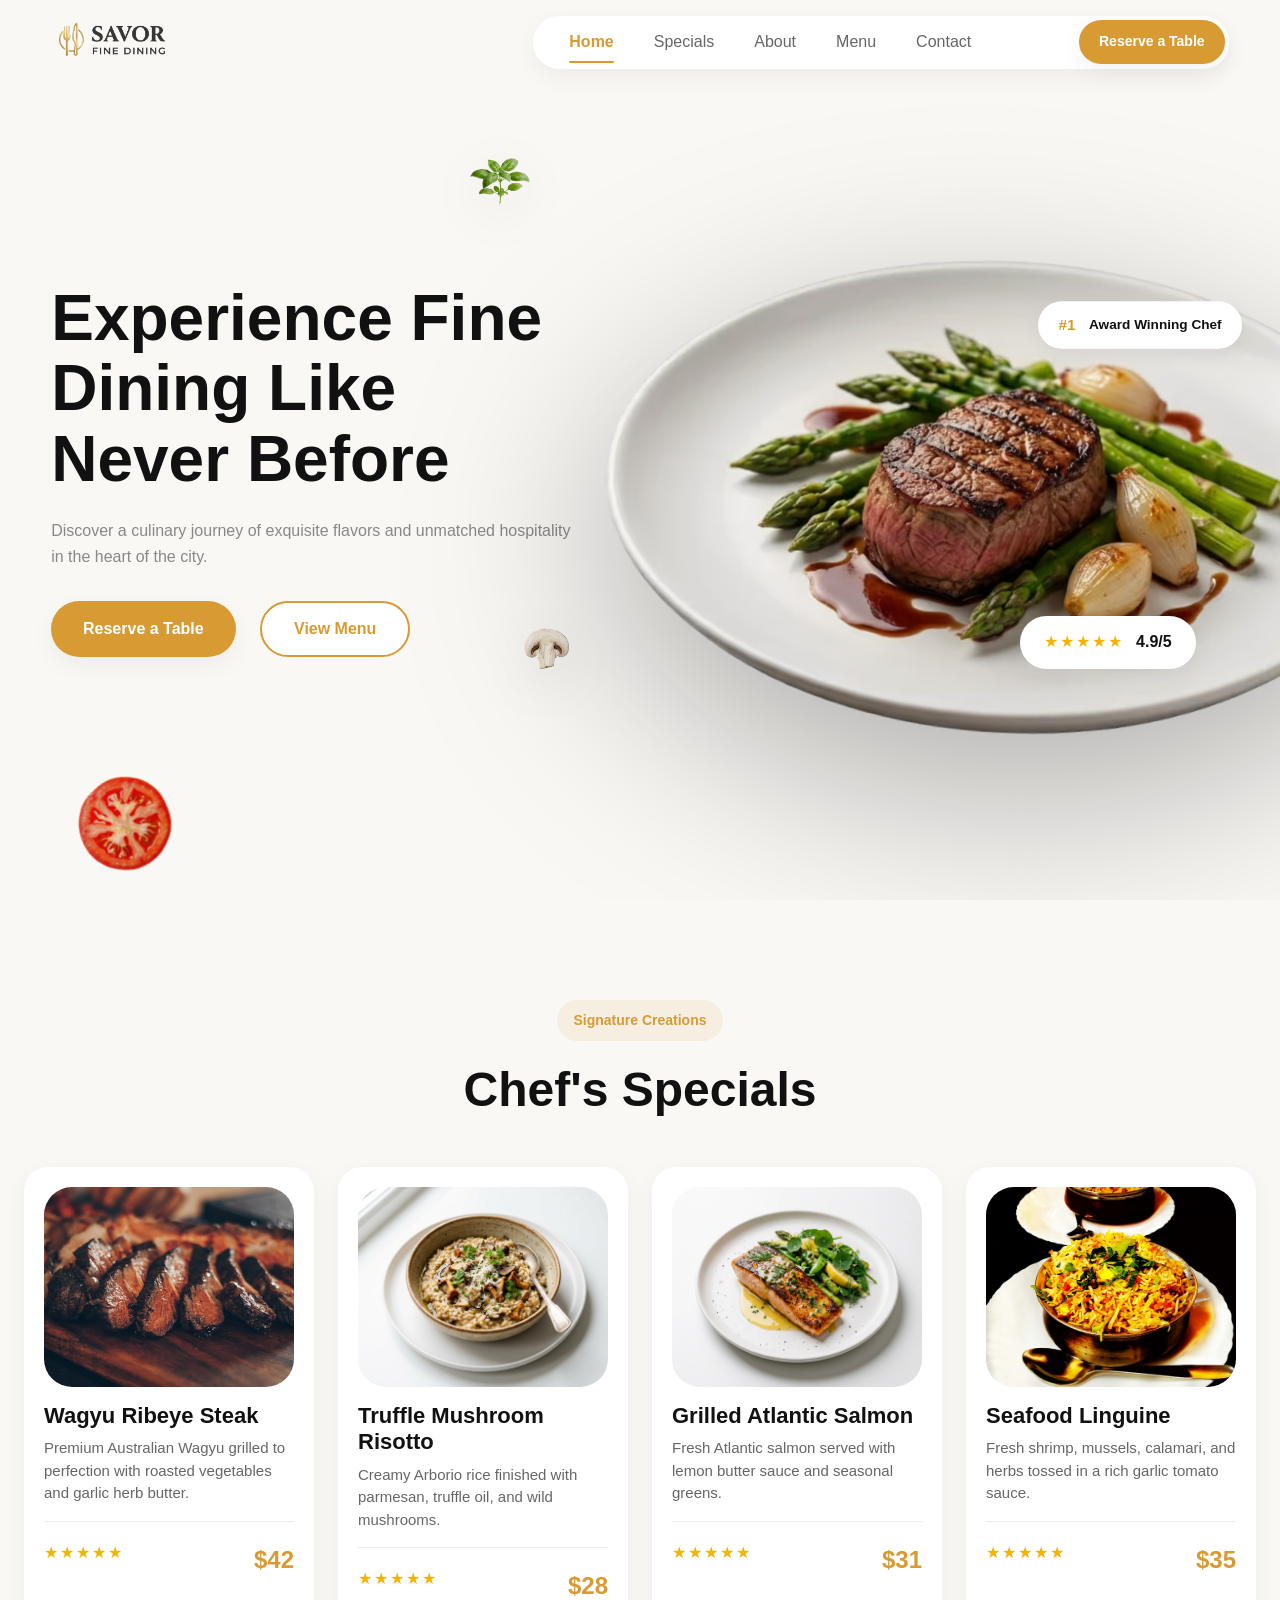
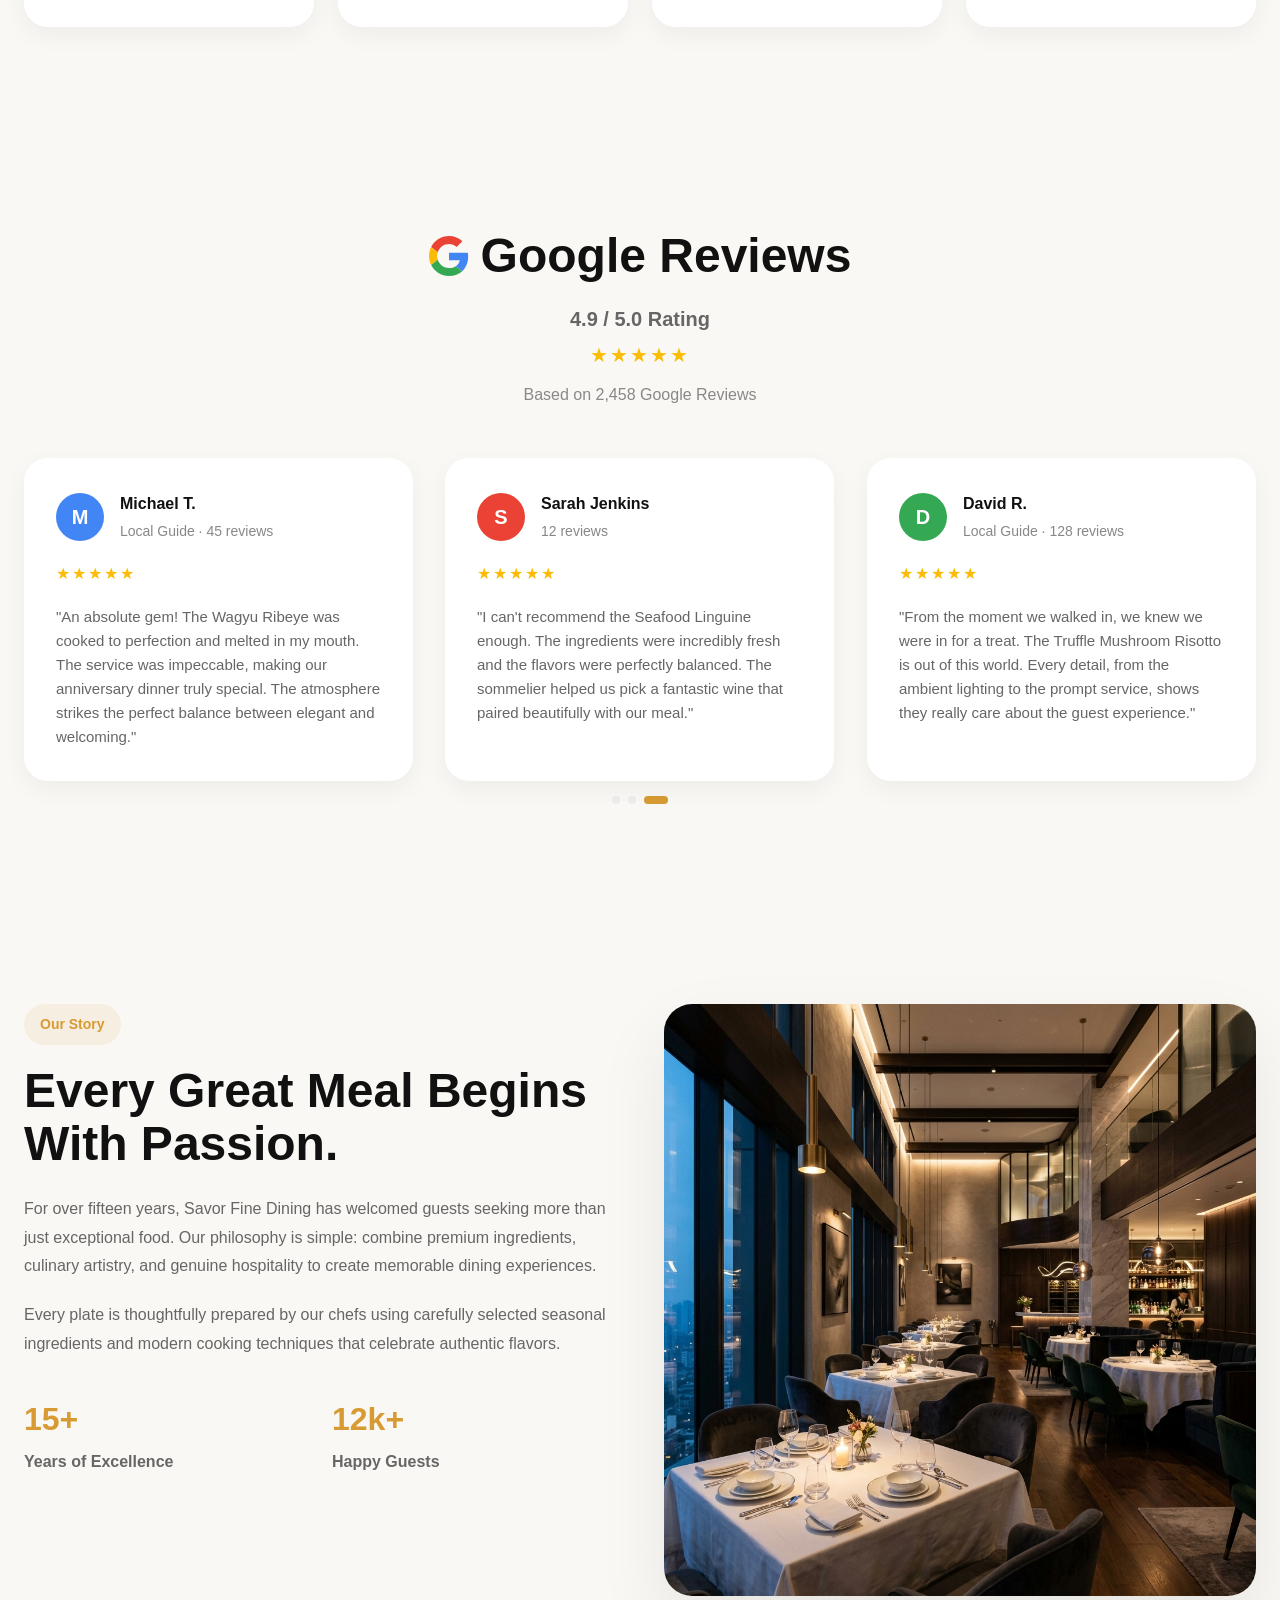
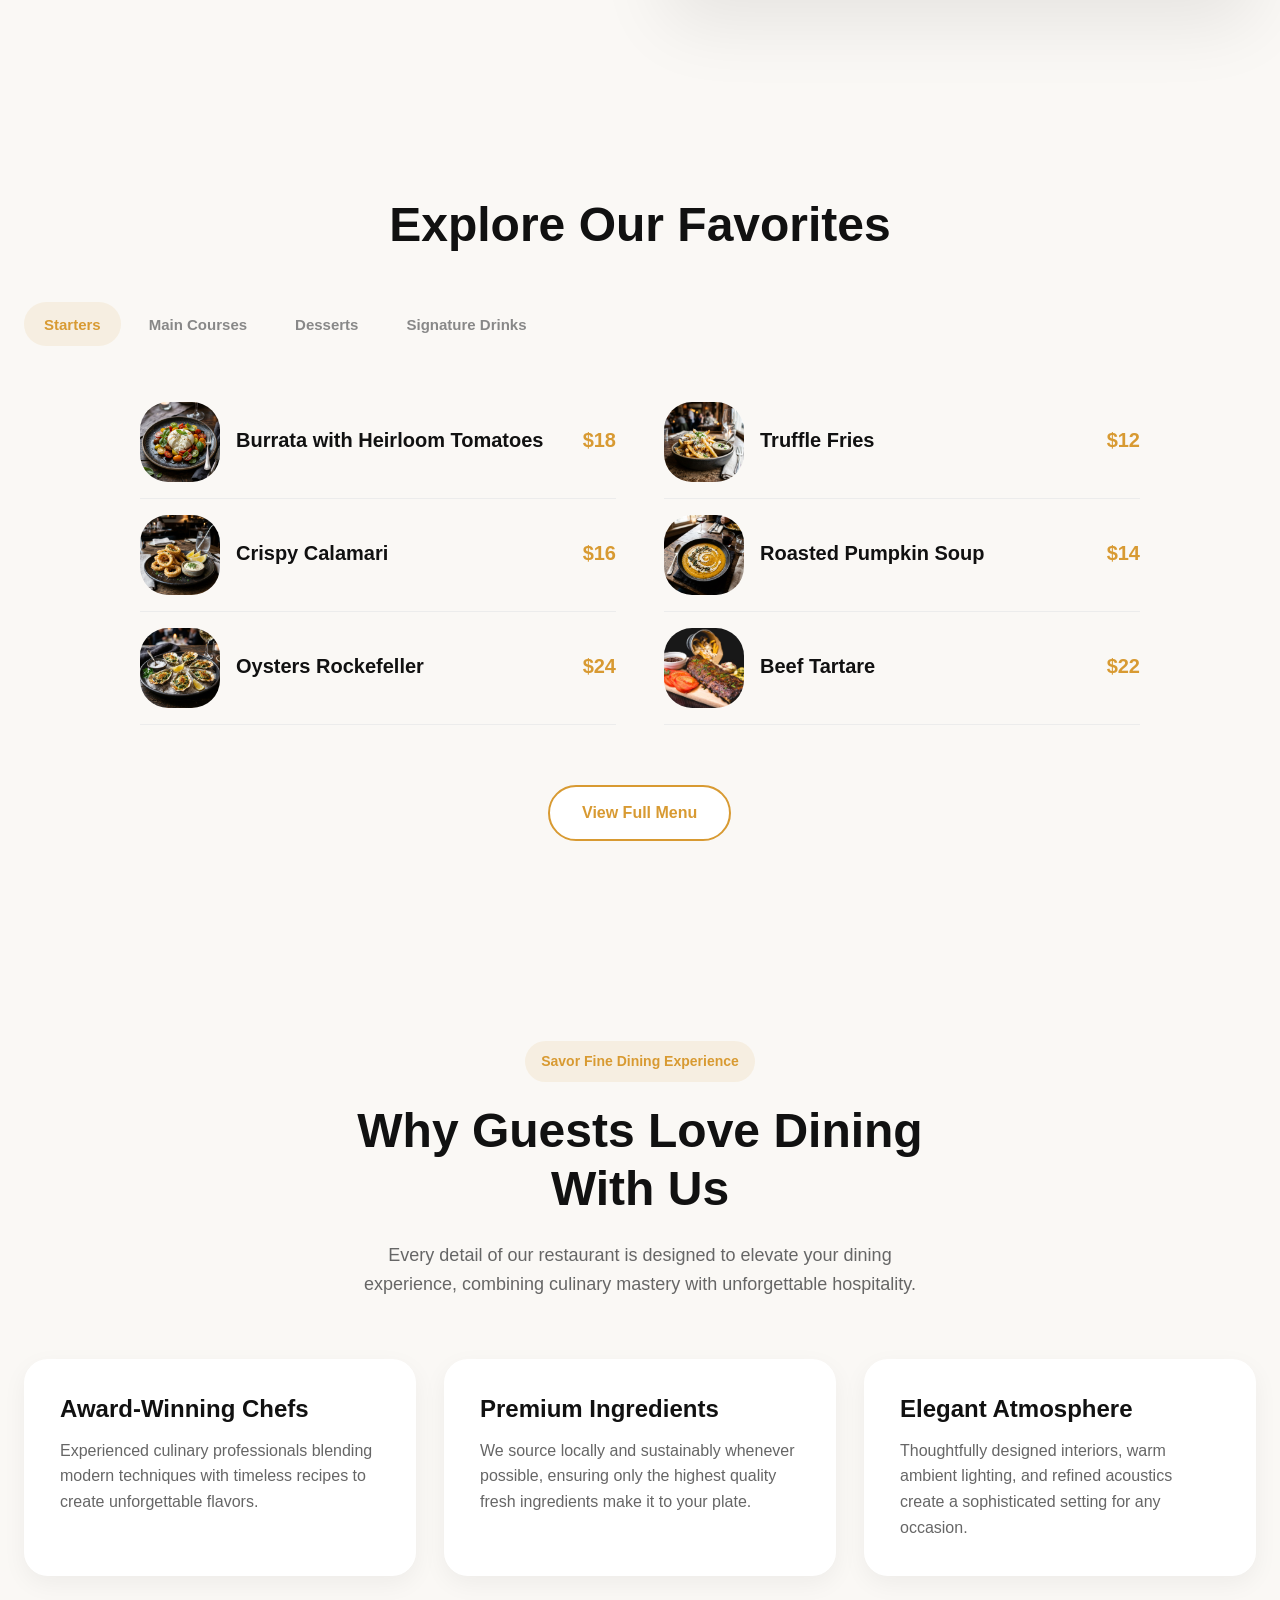
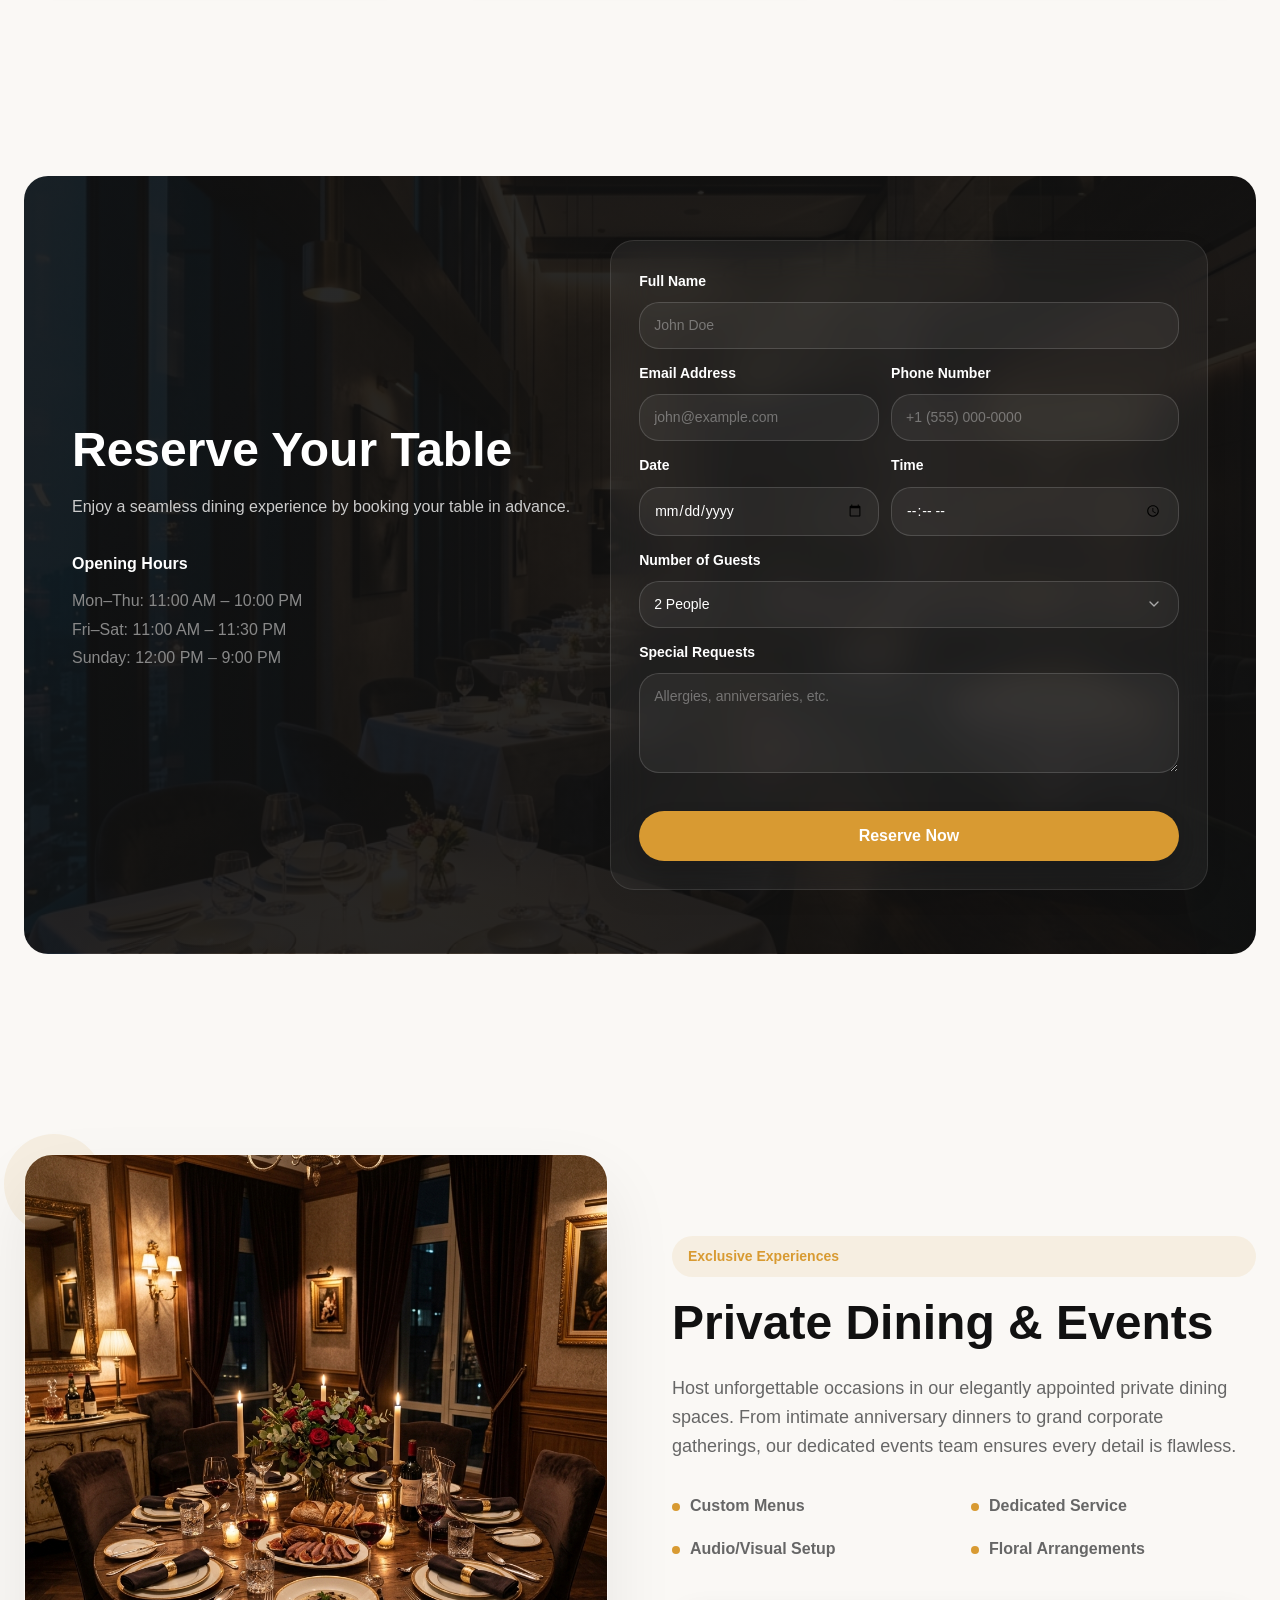
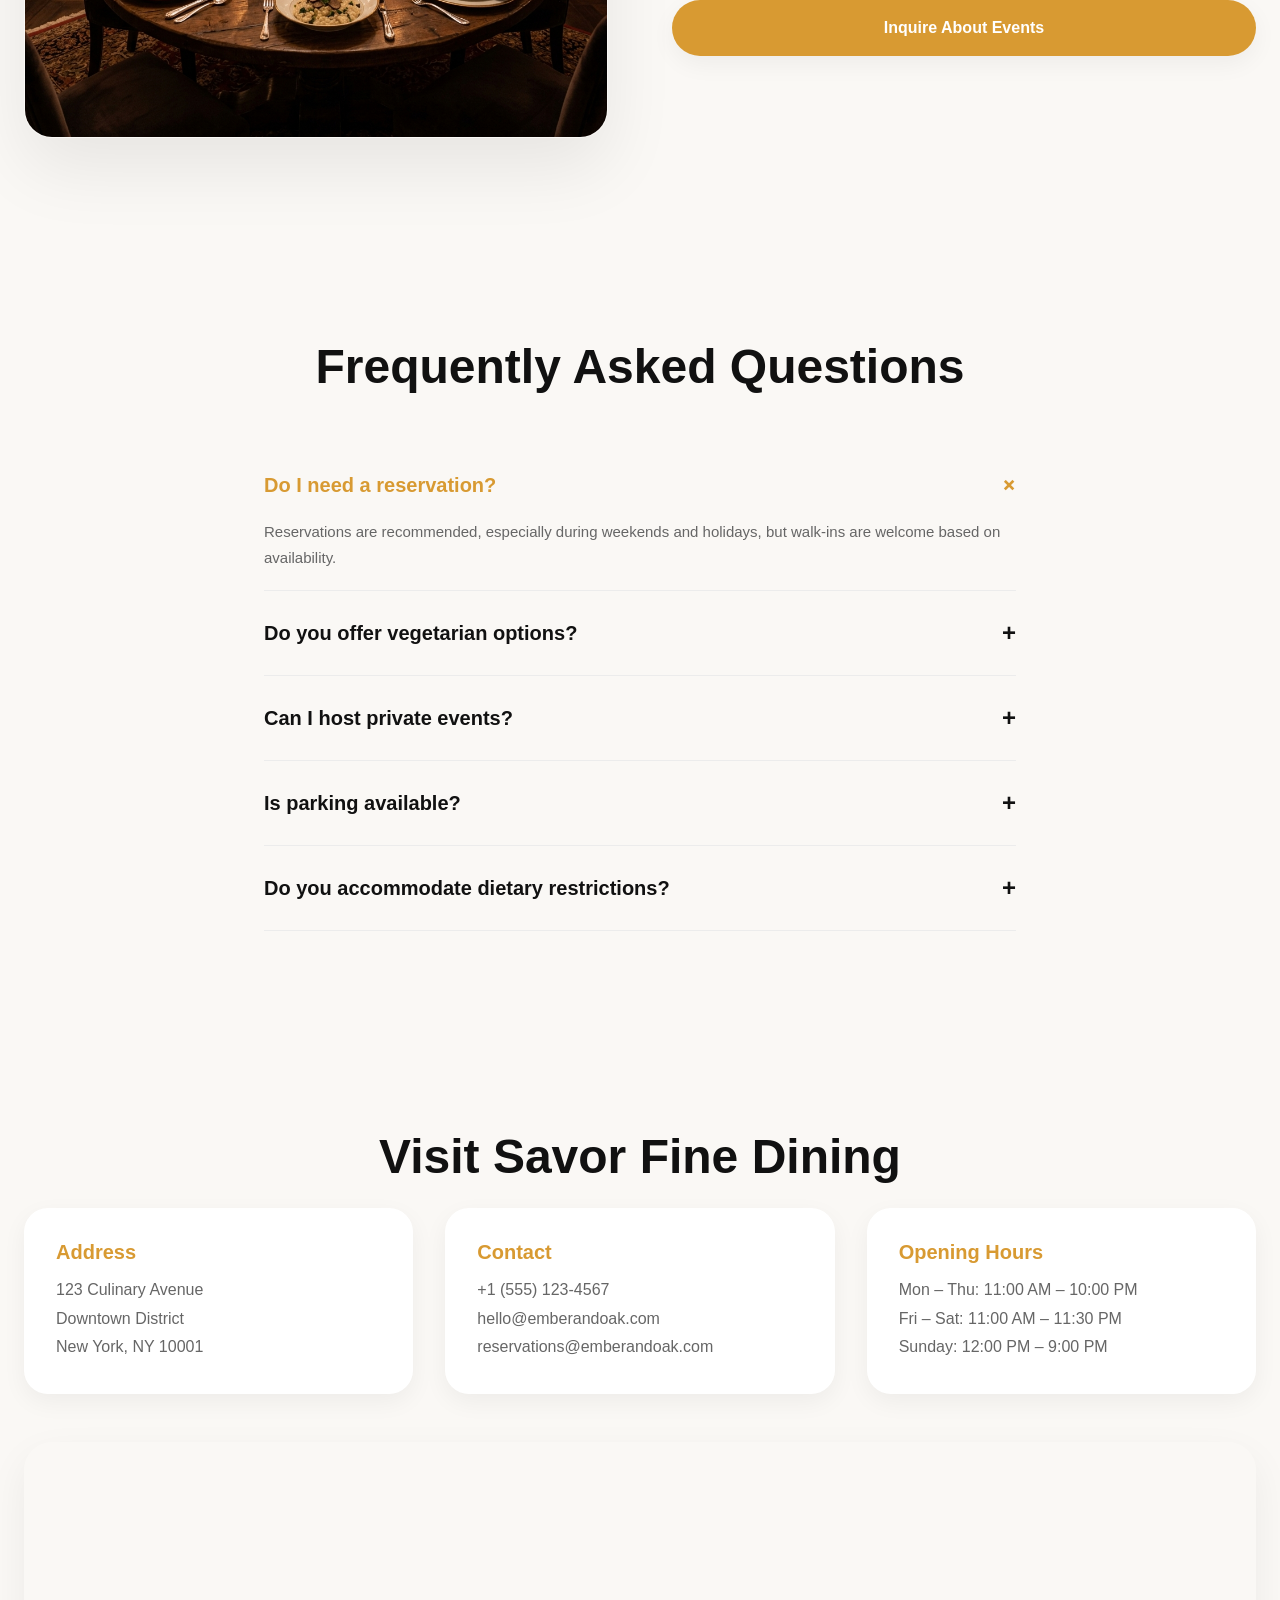
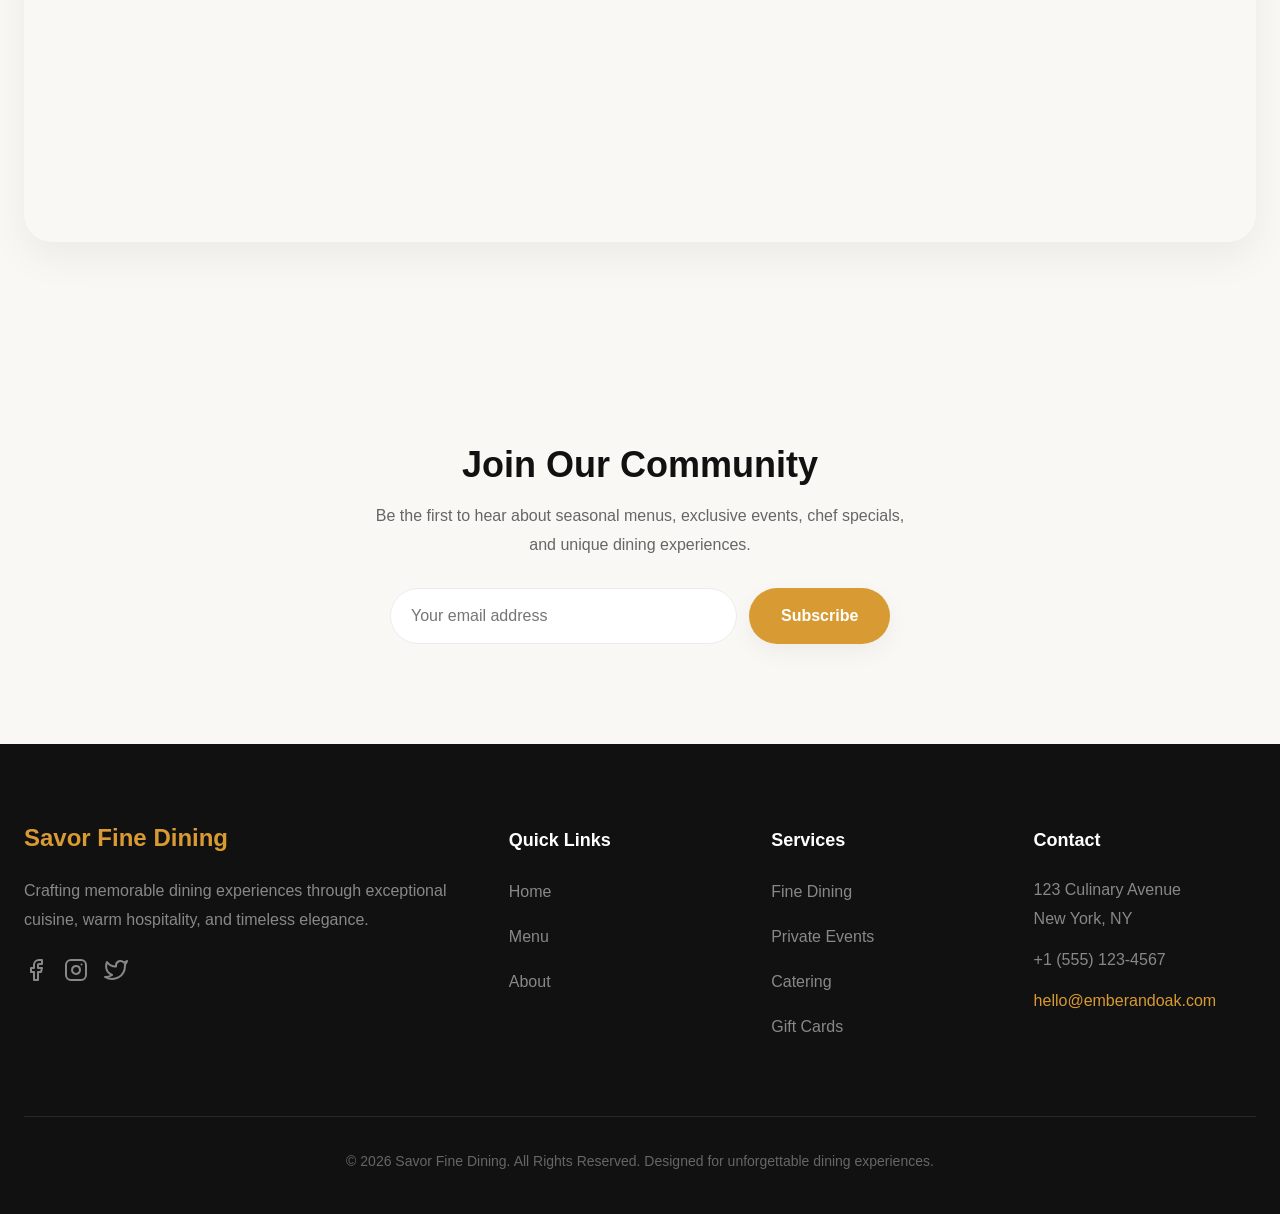
==== commit 19f2f2cc: "Update restaurant name to Savor Fine Dining" ====
--- a/index.html
+++ b/index.html
@@ -3,7 +3,7 @@
 <head>
   <meta charset="UTF-8">
   <meta name="viewport" content="width=device-width, initial-scale=1.0">
-  <title>Ember & Oak | Crafted with Passion. Served with Elegance.</title>
+  <title>Savor Fine Dining | Crafted with Passion. Served with Elegance.</title>
   <meta name="description" content="Experience fine dining crafted to perfection. From intimate dinners to special celebrations, we create moments worth savoring.">
   <link rel="icon" type="image/png" href="images/favicon.png">
   <link rel="preconnect" href="https://fonts.googleapis.com">
@@ -21,7 +21,7 @@
     <!-- Header -->
     <header class="hero-header">
       <div class="logo">
-        <img src="images/Logo.png?v=3" alt="Ember & Oak Logo" style="height: 44px;">
+        <img src="images/Logo.png?v=3" alt="Savor Fine Dining Logo" style="height: 44px;">
       </div>
       
       <div class="header-right-wrapper">
@@ -216,7 +216,7 @@
         <div class="reveal">
           <div class="badge">Our Story</div>
           <h2 style="font-size: clamp(26px, 5vw, 48px); font-weight: 700; margin-bottom: 24px; line-height: 1.1;">Every Great Meal Begins With Passion.</h2>
-          <p style="margin-bottom: 20px; max-width: 100%;">For over fifteen years, Ember & Oak has welcomed guests seeking more than just exceptional food. Our philosophy is simple: combine premium ingredients, culinary artistry, and genuine hospitality to create memorable dining experiences.</p>
+          <p style="margin-bottom: 20px; max-width: 100%;">For over fifteen years, Savor Fine Dining has welcomed guests seeking more than just exceptional food. Our philosophy is simple: combine premium ingredients, culinary artistry, and genuine hospitality to create memorable dining experiences.</p>
           <p style="margin-bottom: 32px; max-width: 100%;">Every plate is thoughtfully prepared by our chefs using carefully selected seasonal ingredients and modern cooking techniques that celebrate authentic flavors.</p>
           
           <div style="display: grid; grid-template-columns: 1fr 1fr; gap: 24px;">
@@ -231,7 +231,7 @@
           </div>
         </div>
         <div class="reveal" style="transition-delay: 200ms; position: relative; height: 100%;">
-          <img src="images/restaurant_interior.png" alt="Ember & Oak Interior" style="border-radius: var(--radius-img); box-shadow: var(--shadow-lg); width: 100%; height: 100%; object-fit: cover;">
+          <img src="images/restaurant_interior.png" alt="Savor Fine Dining Interior" style="border-radius: var(--radius-img); box-shadow: var(--shadow-lg); width: 100%; height: 100%; object-fit: cover;">
         </div>
       </div>
     </section>
@@ -500,7 +500,7 @@
     <section class="section">
       <div class="container">
         <div class="text-center reveal" style="max-width: 600px; margin: 0 auto 60px;">
-          <div class="badge">Ember & Oak Experience</div>
+          <div class="badge">Savor Fine Dining Experience</div>
           <h2 class="section-title" style="margin-bottom: 24px;">Why Guests Love Dining With Us</h2>
           <p style="font-size: 18px; color: var(--text-body); line-height: 1.6;">Every detail of our restaurant is designed to elevate your dining experience, combining culinary mastery with unforgettable hospitality.</p>
         </div>
@@ -684,7 +684,7 @@
     <!-- Location -->
     <section class="section">
       <div class="container text-center reveal">
-        <h2 style="font-size: clamp(26px, 5vw, 48px); font-weight: 700; margin-bottom: 24px; line-height: 1.1;">Visit Ember & Oak</h2>
+        <h2 style="font-size: clamp(26px, 5vw, 48px); font-weight: 700; margin-bottom: 24px; line-height: 1.1;">Visit Savor Fine Dining</h2>
         <div class="grid-3" style="gap: 32px; margin-bottom: 48px; text-align: left;">
           <div class="card bg-soft" style="padding: 32px;">
             <h3 style="font-size: 20px; font-weight: 700; margin-bottom: 12px; color: var(--primary);">Address</h3>
@@ -726,7 +726,7 @@
     <div class="container">
       <div class="footer-grid reveal">
         <div>
-          <h3 style="font-size: 24px; font-weight: 800; color: var(--primary); margin-bottom: 24px;">Ember & Oak</h3>
+          <h3 style="font-size: 24px; font-weight: 800; color: var(--primary); margin-bottom: 24px;">Savor Fine Dining</h3>
           <p style="color: #888; margin-bottom: 24px;">Crafting memorable dining experiences through exceptional cuisine, warm hospitality, and timeless elegance.</p>
           <div style="display: flex; gap: 16px;">
             <a href="#" style="color: #888; transition: var(--transition-fast);" onmouseover="this.style.color='var(--primary)'" onmouseout="this.style.color='#888'">
@@ -765,7 +765,7 @@
       </div>
       
       <div style="text-align: center; border-top: 1px solid rgba(255,255,255,0.1); padding-top: 32px; color: #666; font-size: 14px;" class="reveal">
-        © 2026 Ember & Oak. All Rights Reserved. Designed for unforgettable dining experiences.
+        © 2026 Savor Fine Dining. All Rights Reserved. Designed for unforgettable dining experiences.
       </div>
     </div>
   </footer>
@@ -780,7 +780,7 @@
     <div class="container" style="max-width: 1000px; position: relative;">
       <button id="close-full-menu" style="position: fixed; top: 32px; right: 32px; background: none; border: none; font-size: 40px; color: var(--text-heading); cursor: pointer; z-index: 10000; width: 48px; height: 48px; display: flex; align-items: center; justify-content: center; background: var(--bg-primary); border-radius: 50%; box-shadow: var(--shadow-md);">&times;</button>
       <div class="text-center" style="margin-bottom: 40px;">
-        <div class="badge">Ember & Oak</div>
+        <div class="badge">Savor Fine Dining</div>
         <h2 class="section-title">The Complete Menu</h2>
         <p style="color: var(--text-body);">A full selection of our culinary offerings.</p>
       </div>
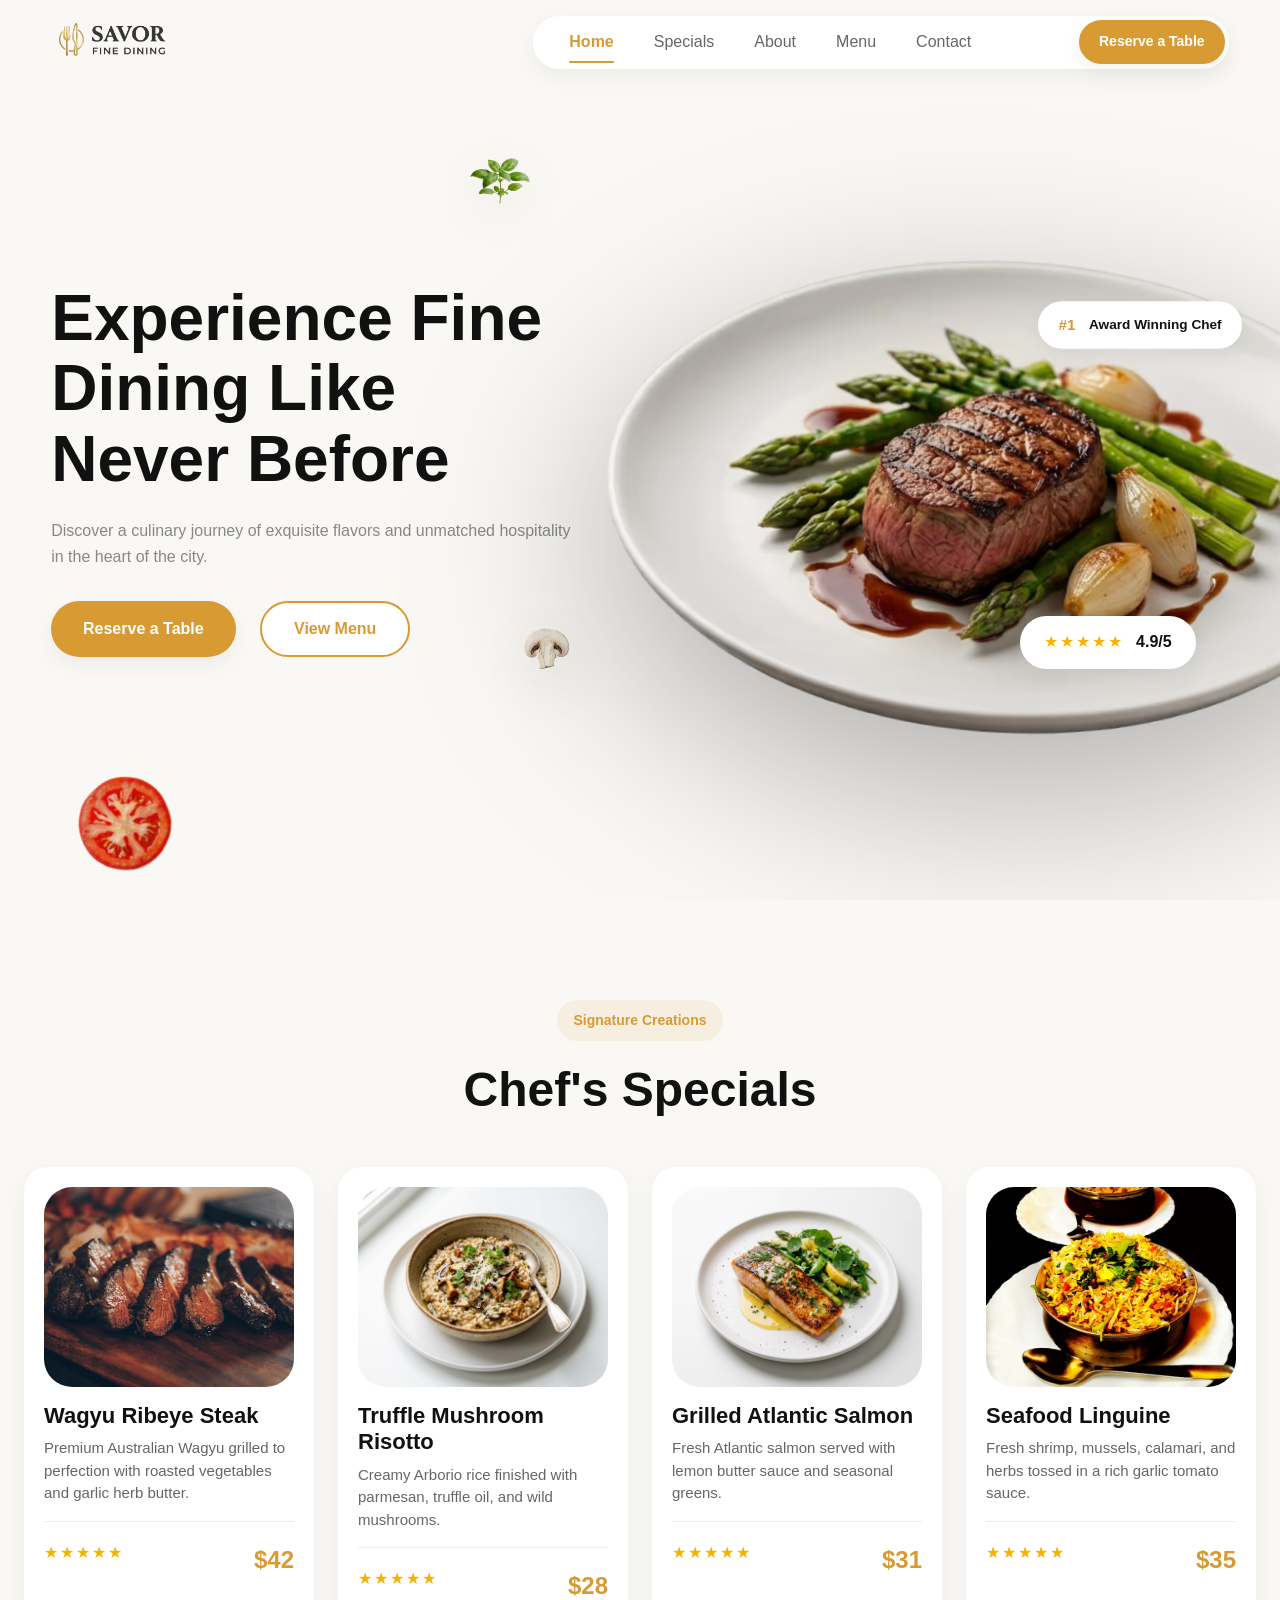
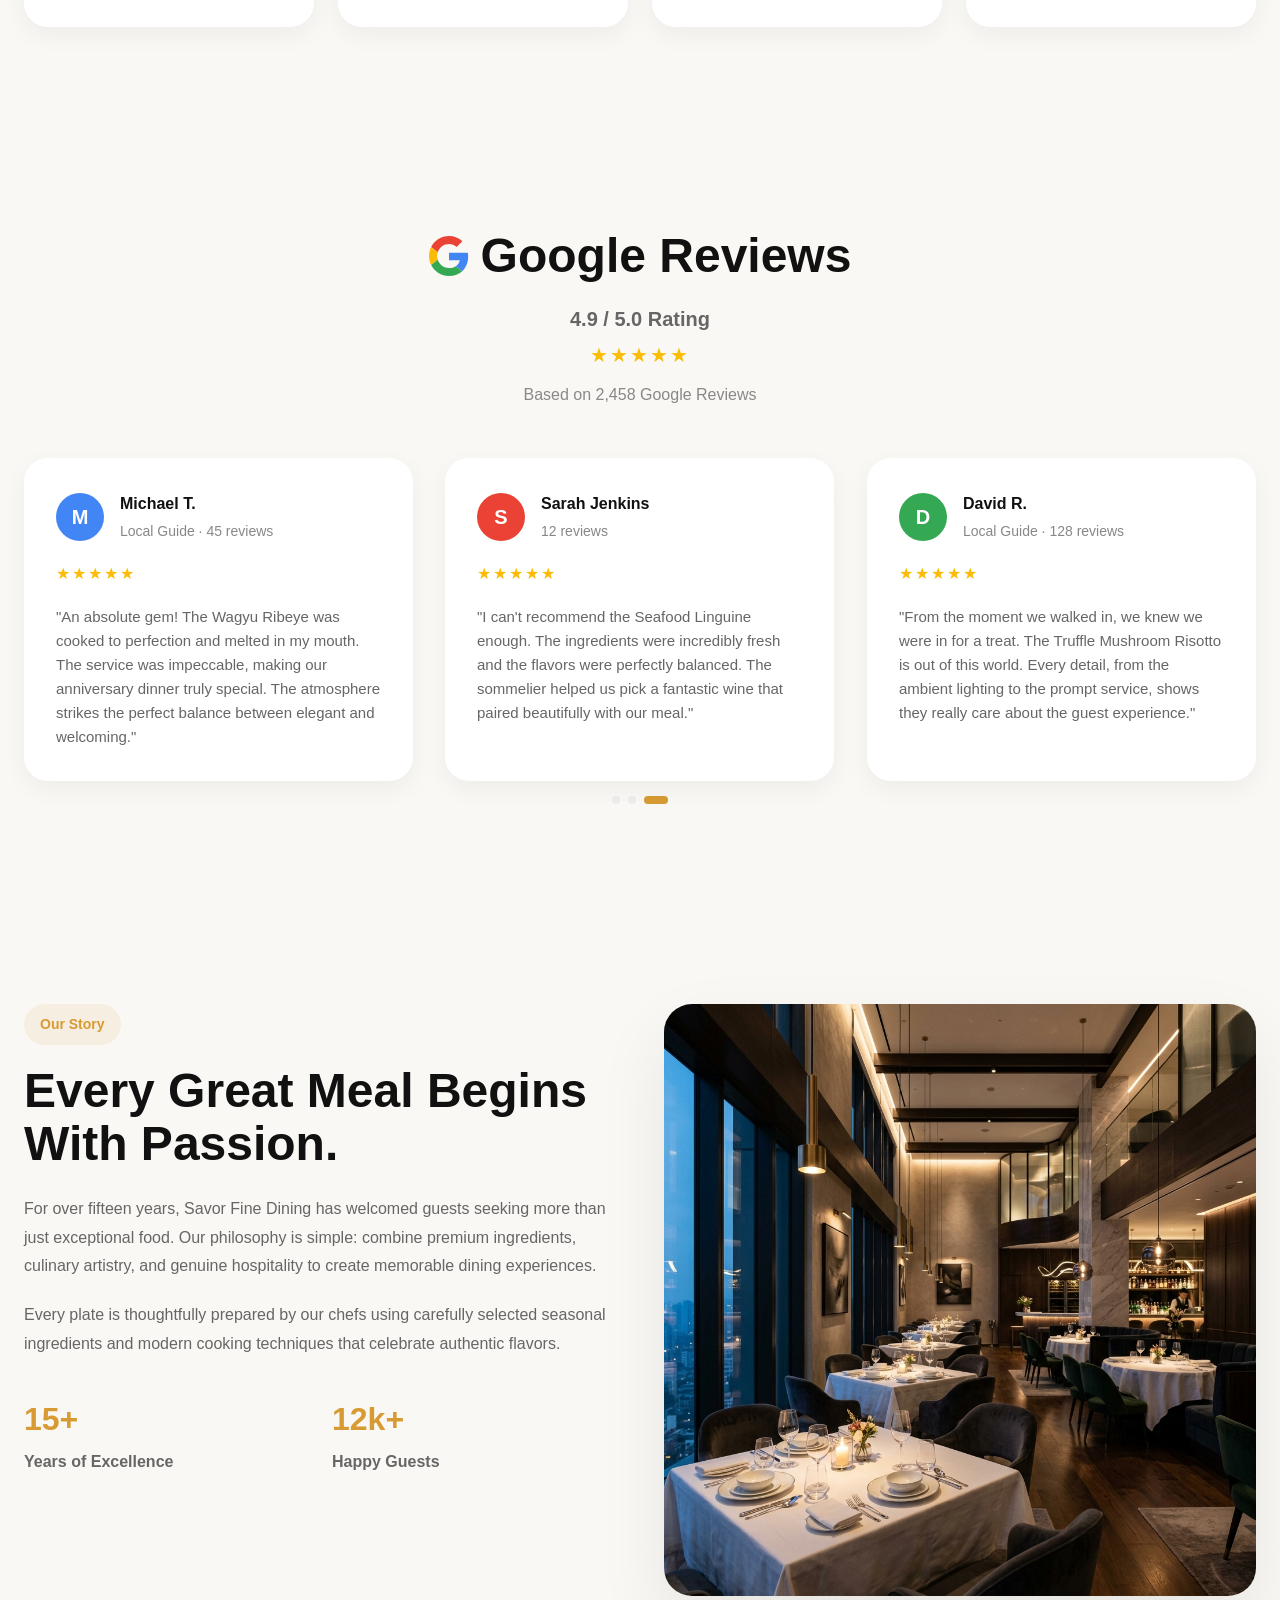
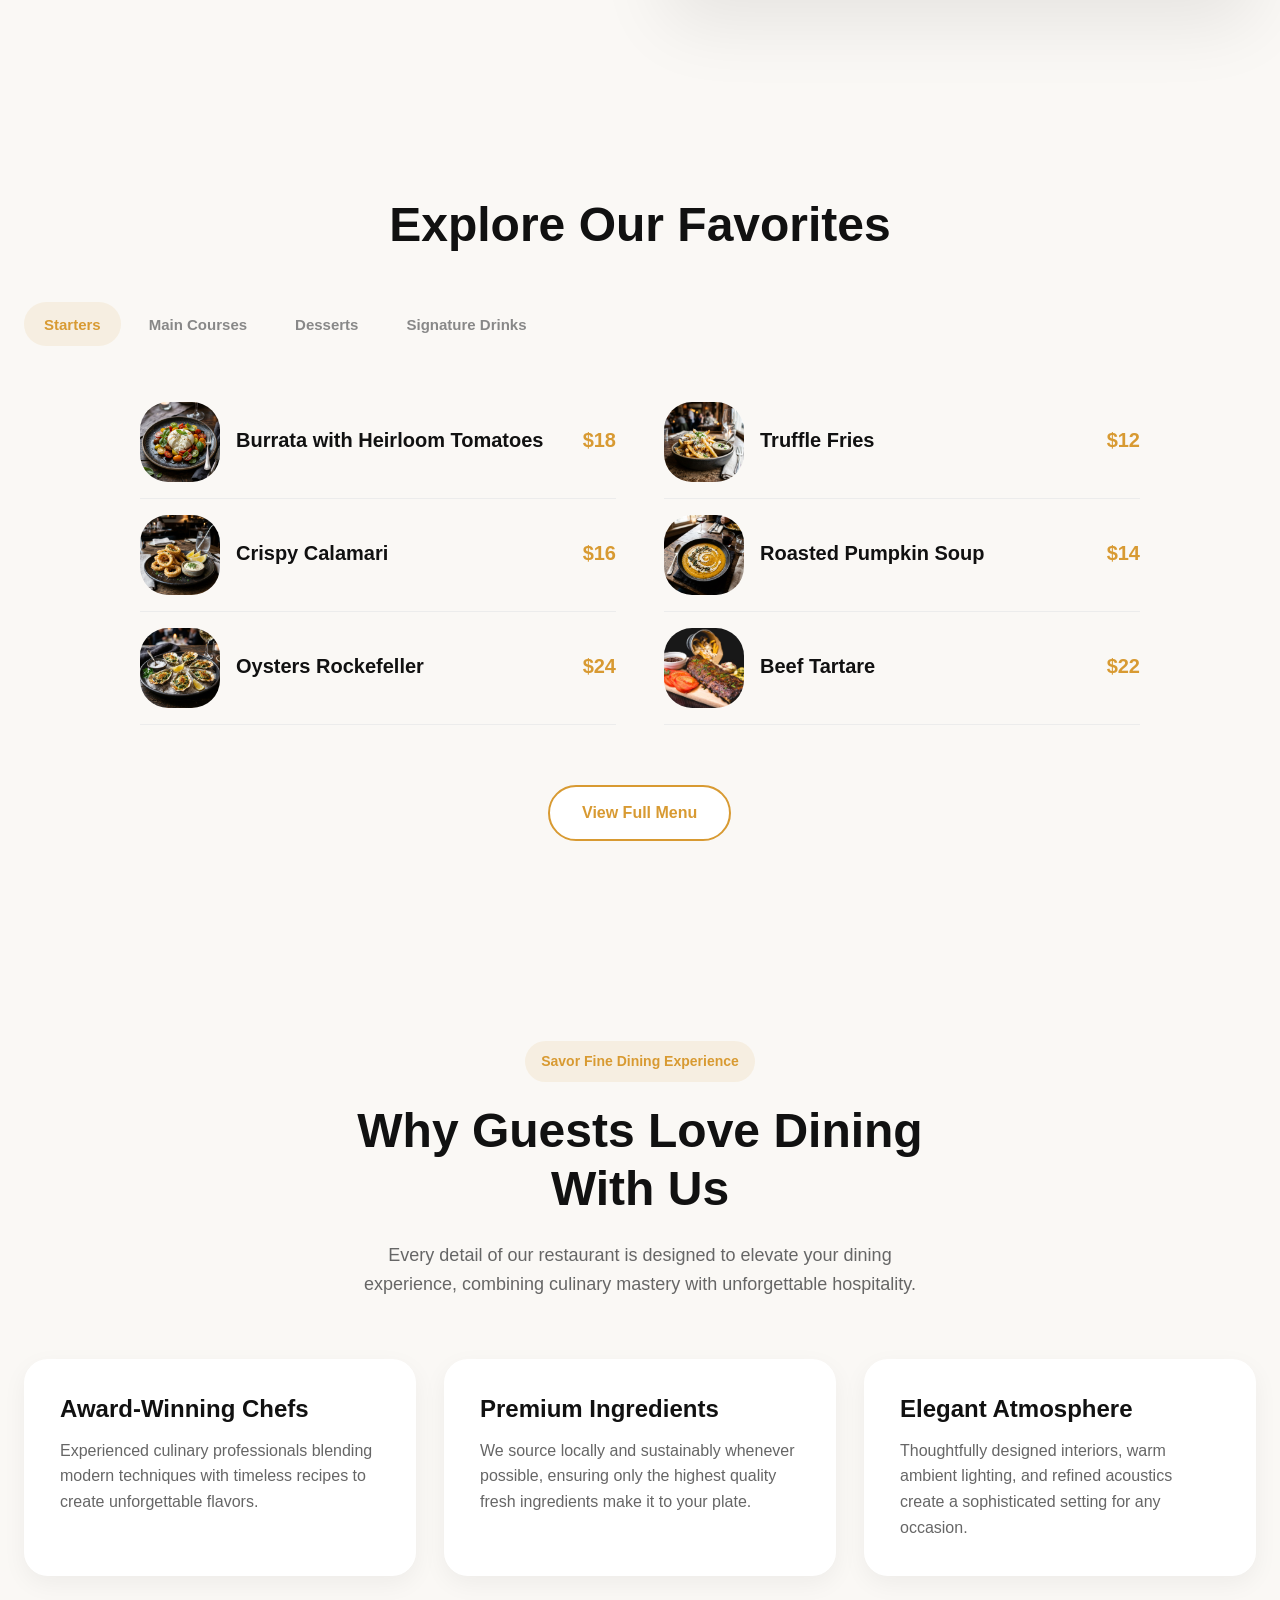
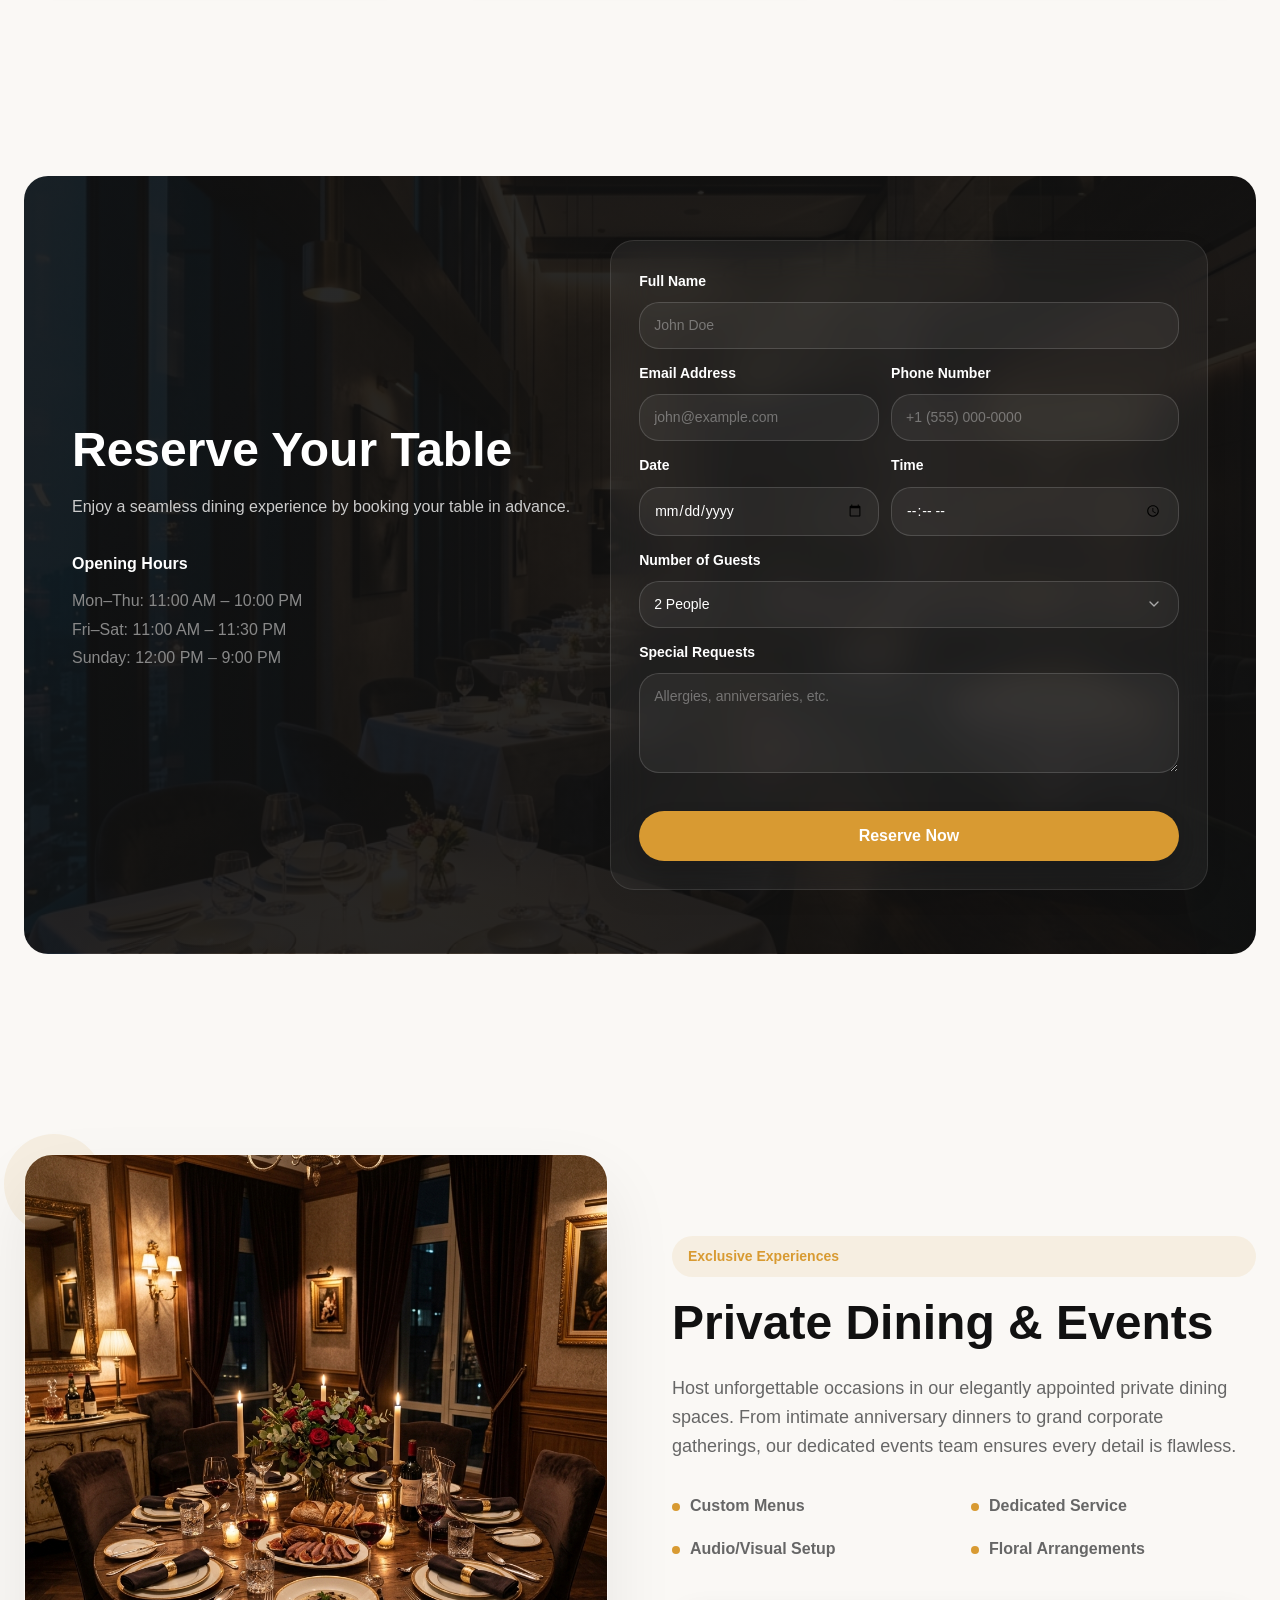
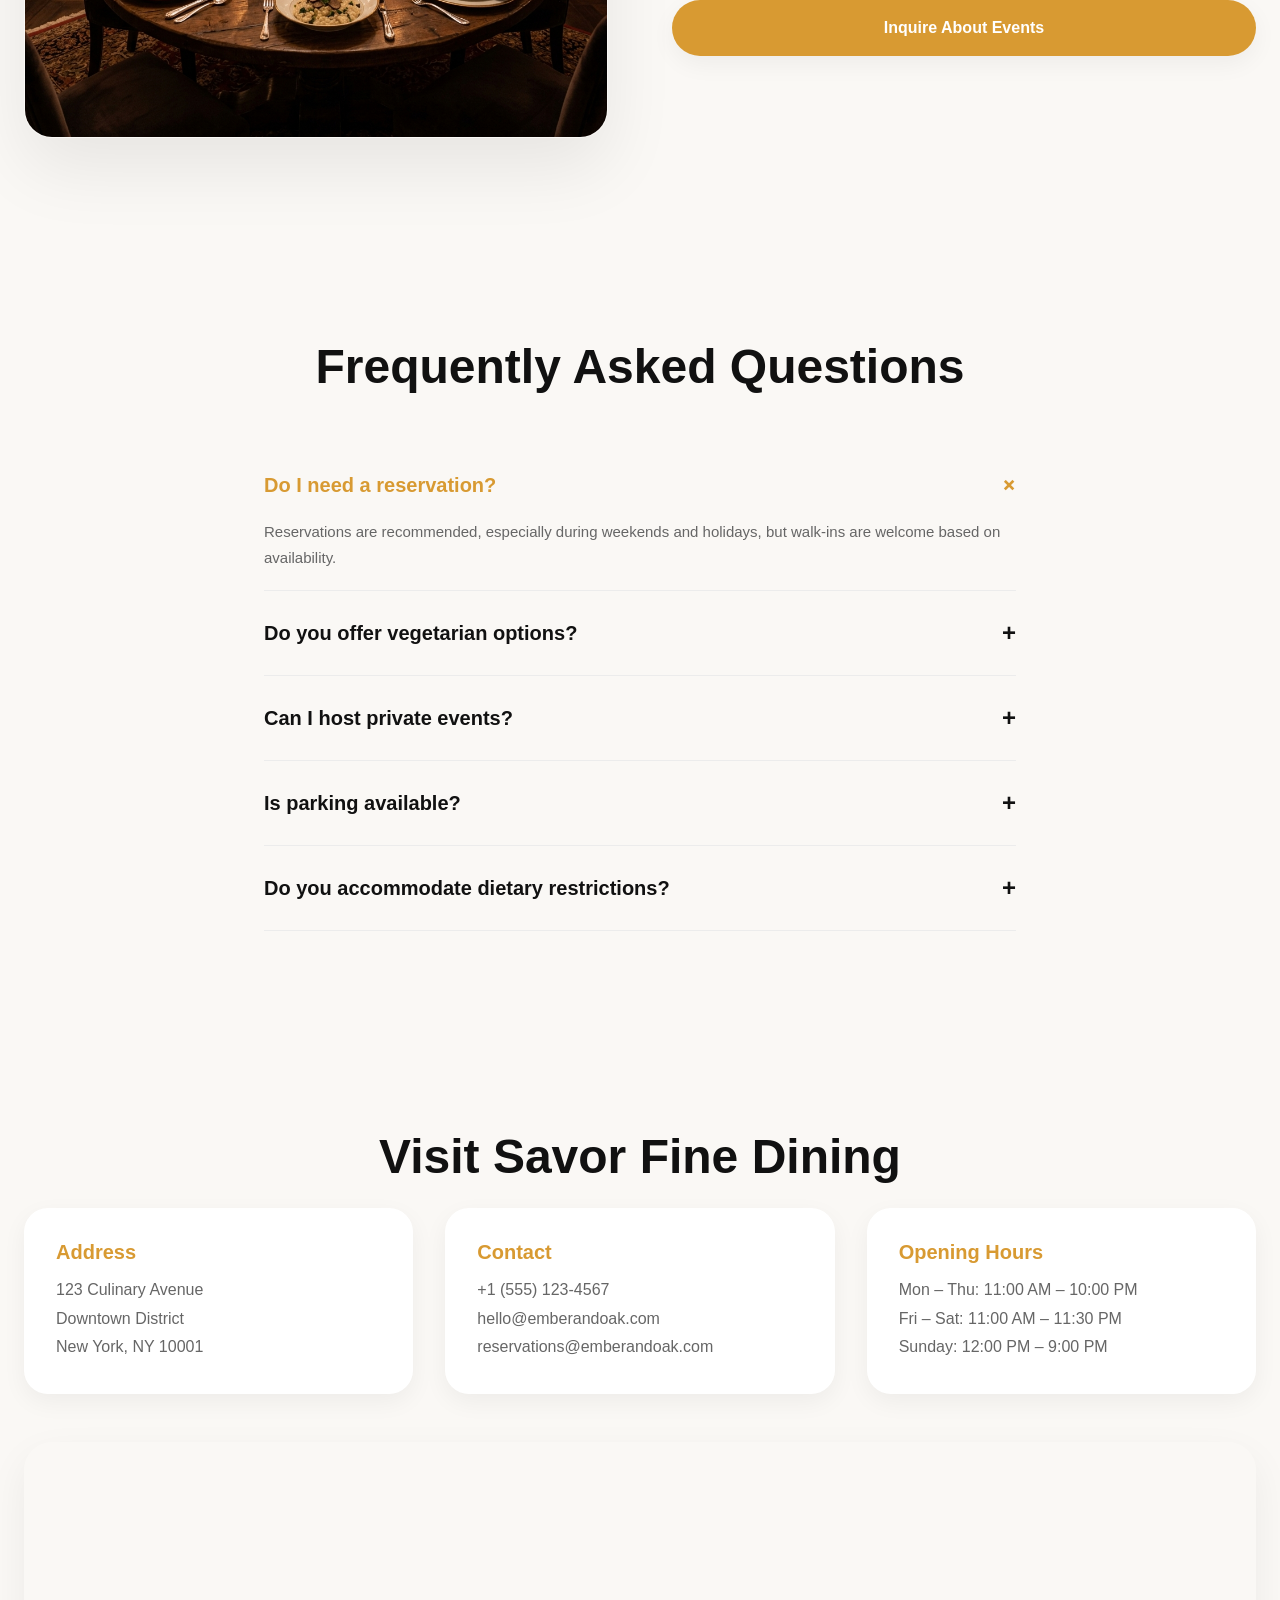
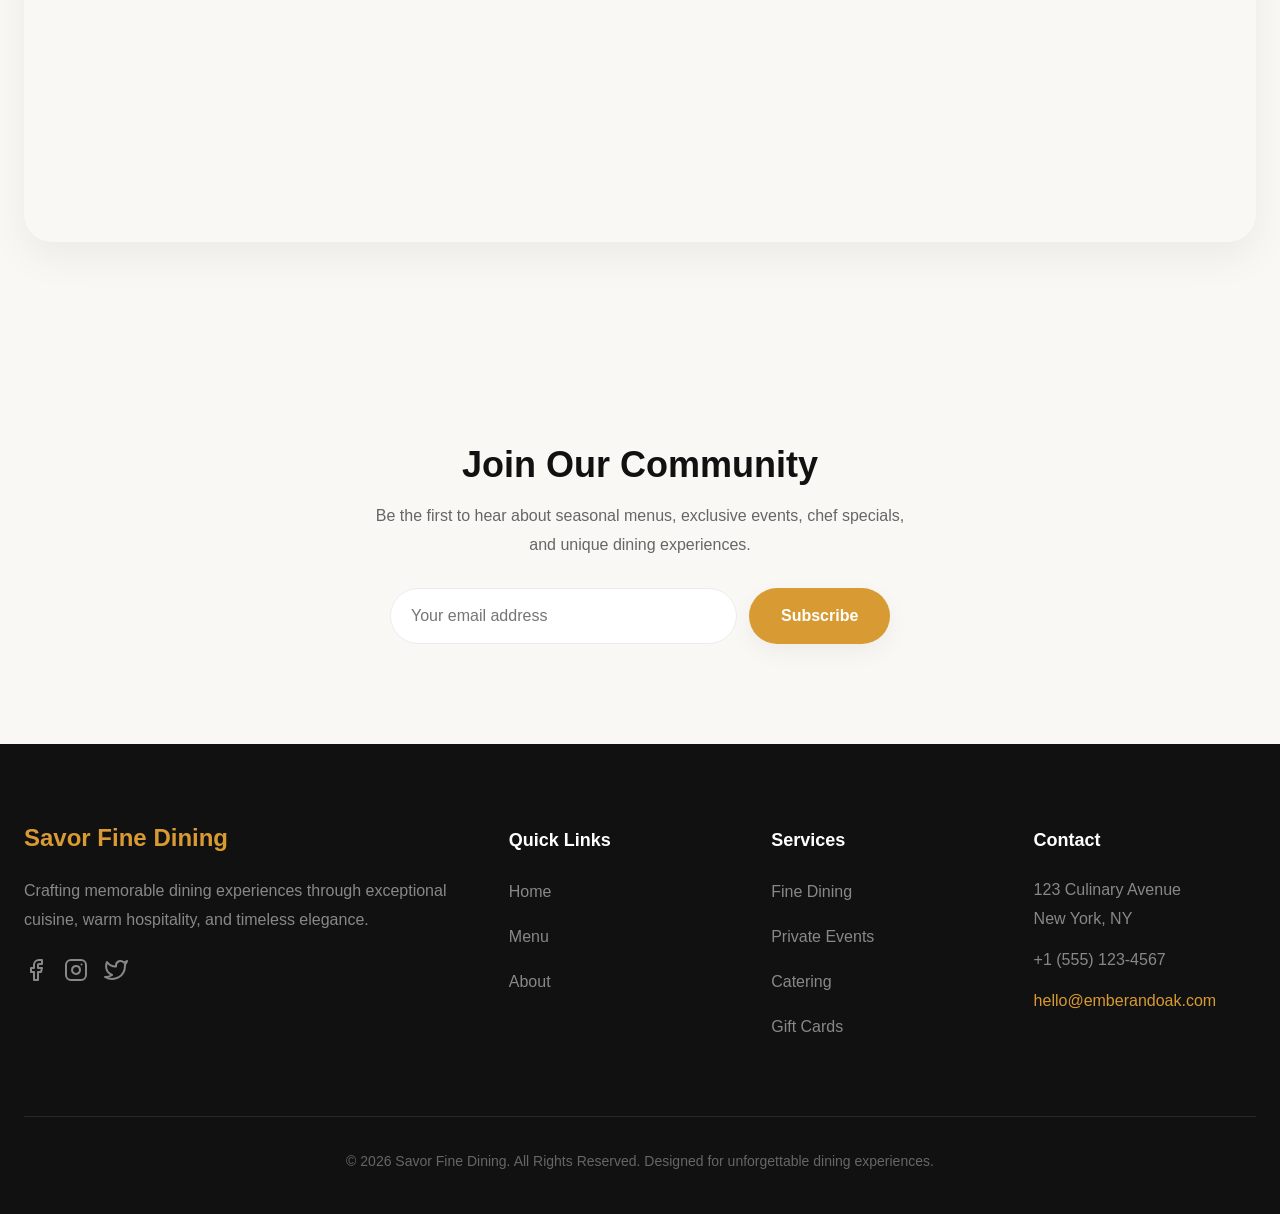
==== commit bb1a8c5d: "Fix horizontal scroll issues on mobile caused by off-screen elements" ====
--- a/index.html
+++ b/index.html
@@ -16,6 +16,8 @@
   <link rel="stylesheet" href="css/sections.css">
 </head>
 <body>
+  <!-- Strict wrapper to prevent horizontal scrolling on mobile -->
+  <div style="overflow-x: hidden; position: relative; width: 100%; max-width: 100vw;">
 
   <div class="hero-container">
     <!-- Header -->
@@ -837,6 +839,7 @@
     </div>
   </div>
 
+  </div>
   <script src="js/main.js"></script>
 </body>
 </html>
--- a/css/global.css
+++ b/css/global.css
@@ -10,10 +10,14 @@
   font-family: var(--font-primary);
   color: var(--text-body);
   background-color: var(--bg-primary);
+  overflow-x: hidden;
+  width: 100%;
 }
 
 body {
   overflow-x: hidden;
+  width: 100%;
+  position: relative;
   line-height: 1.8;
   font-size: 16px;
   background-color: var(--bg-secondary);
